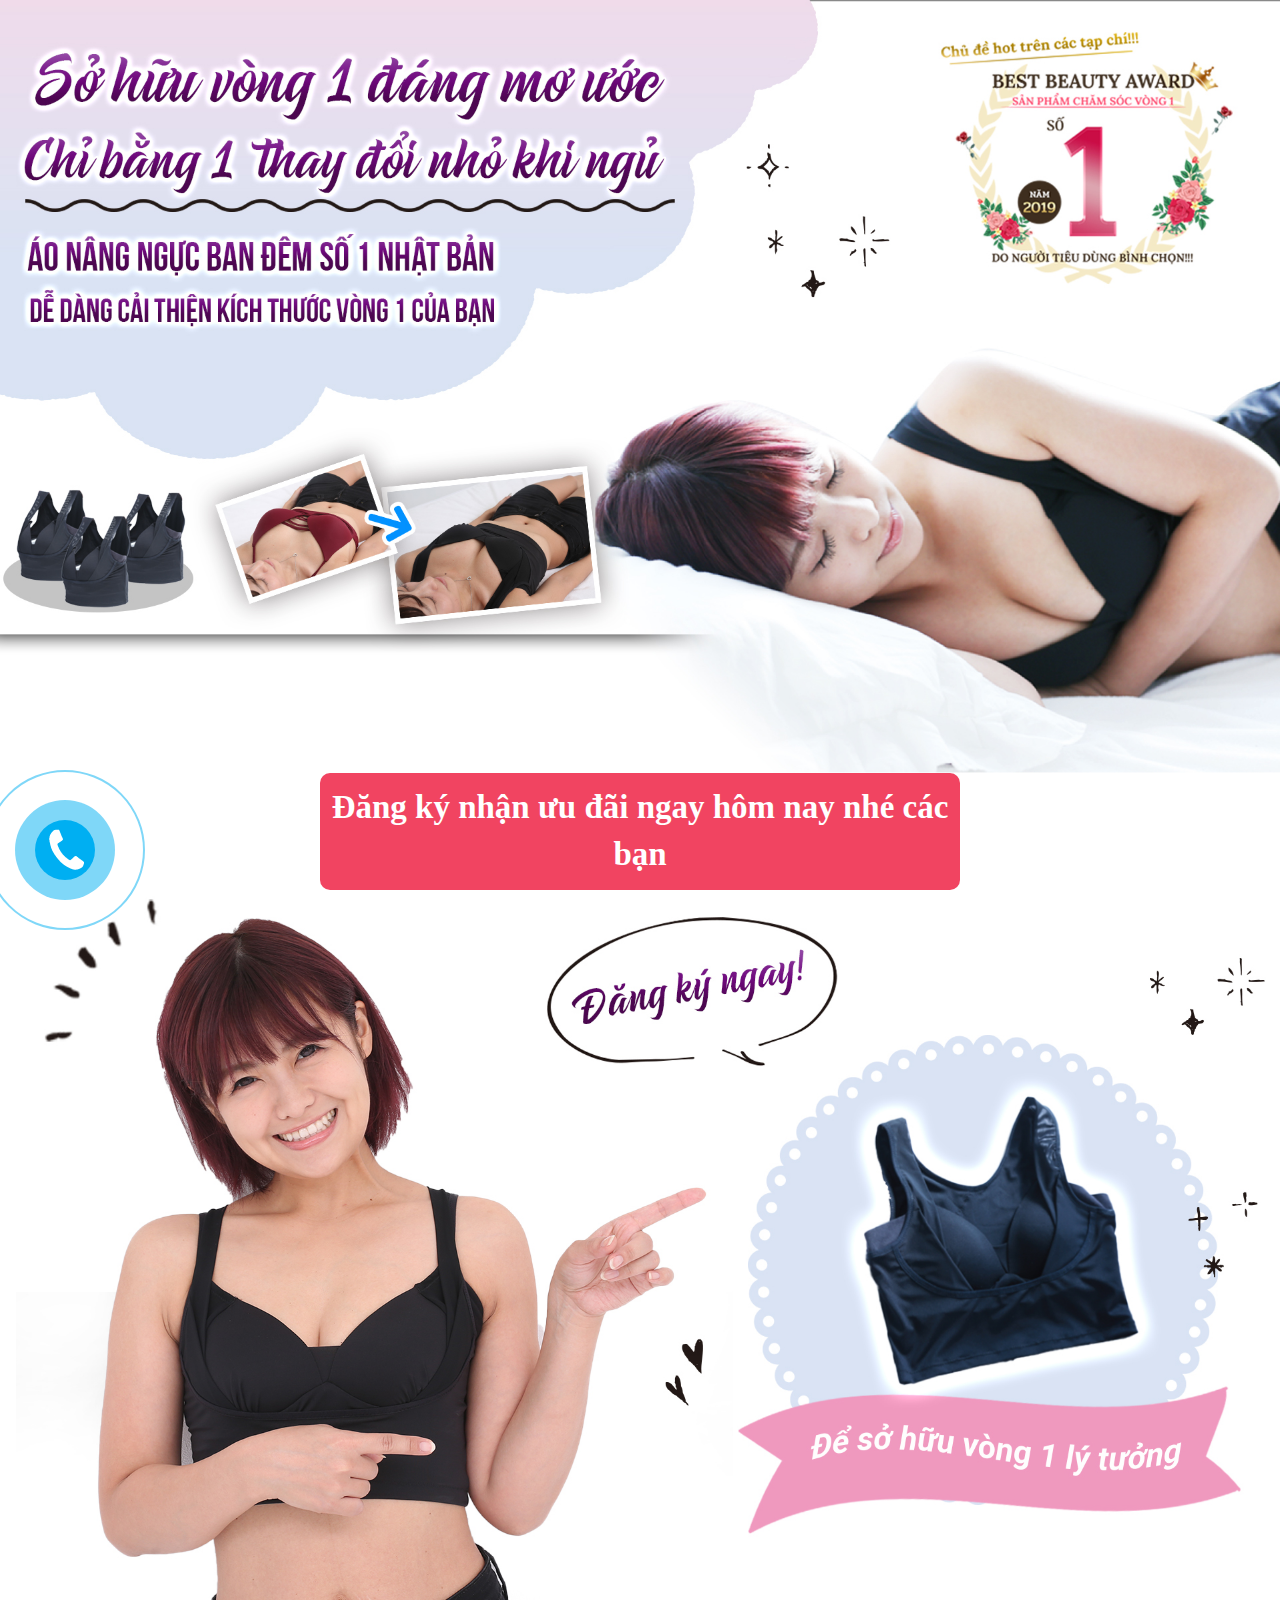
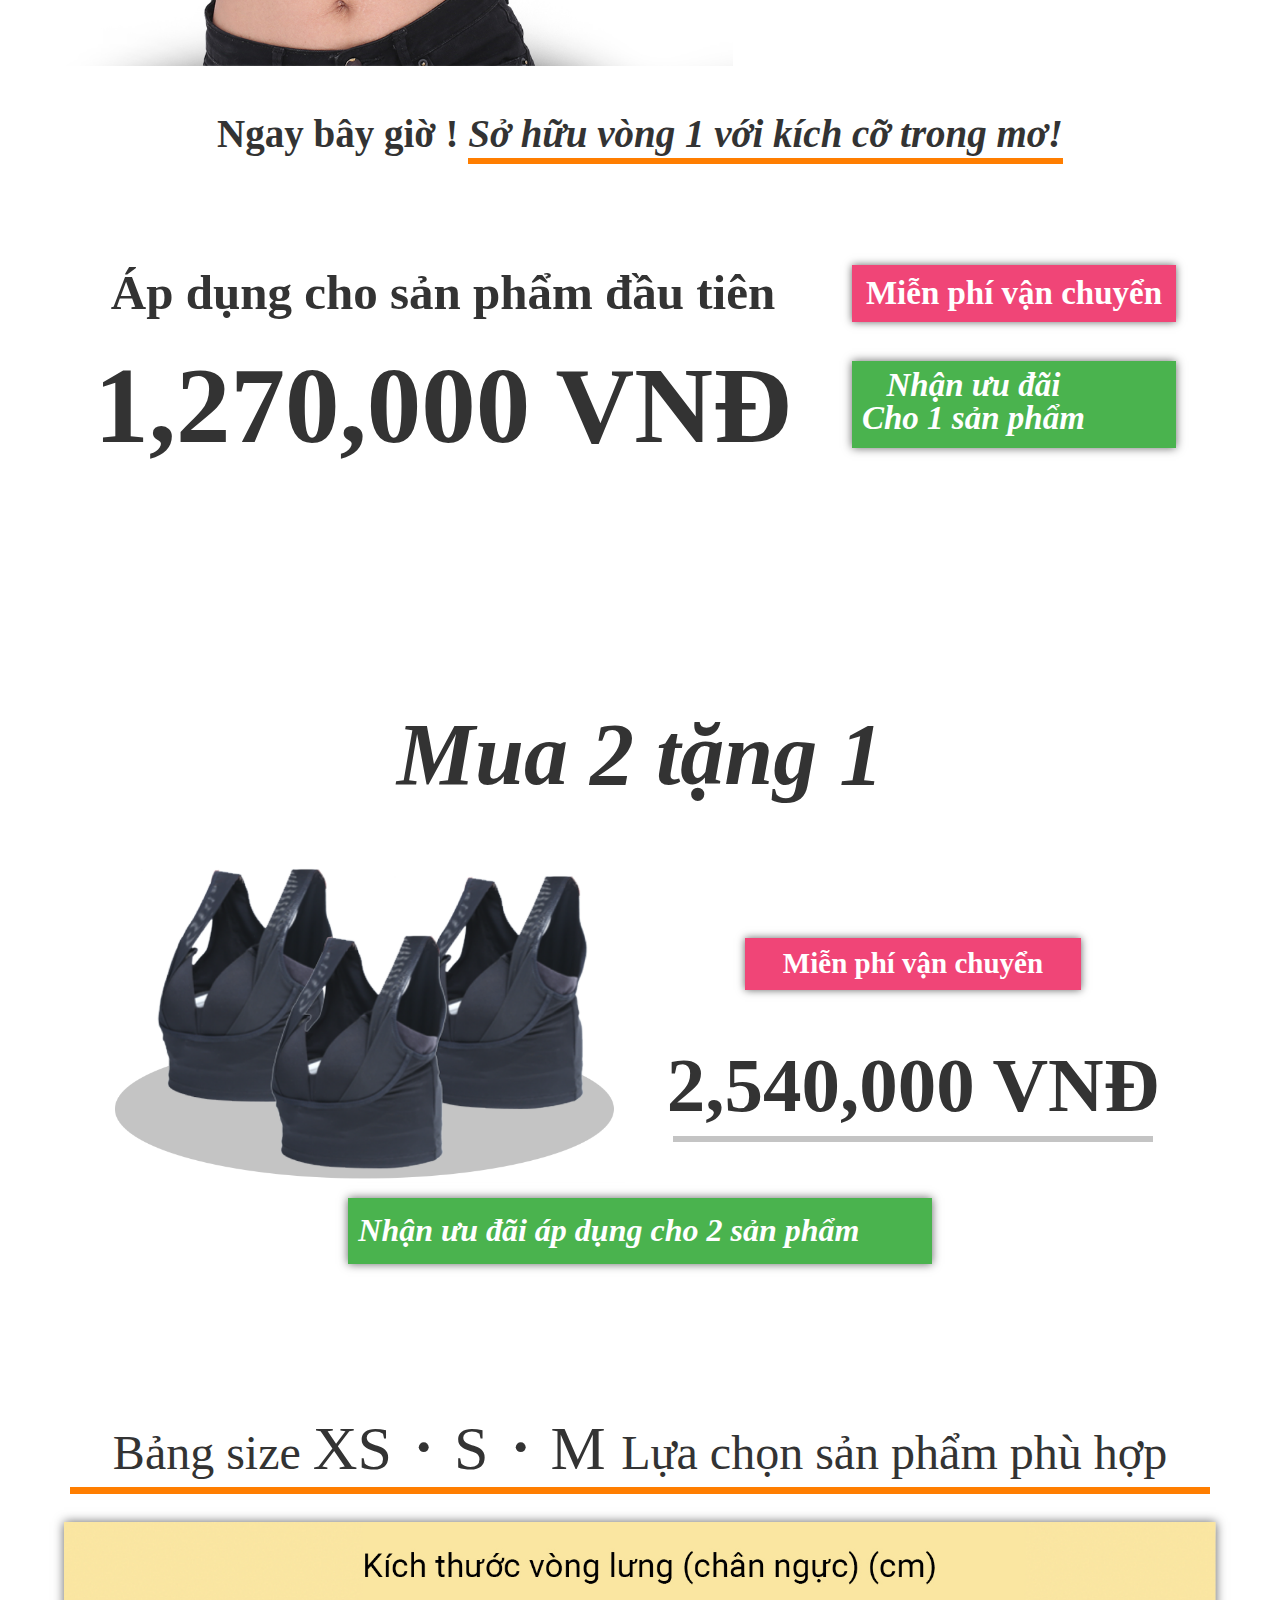
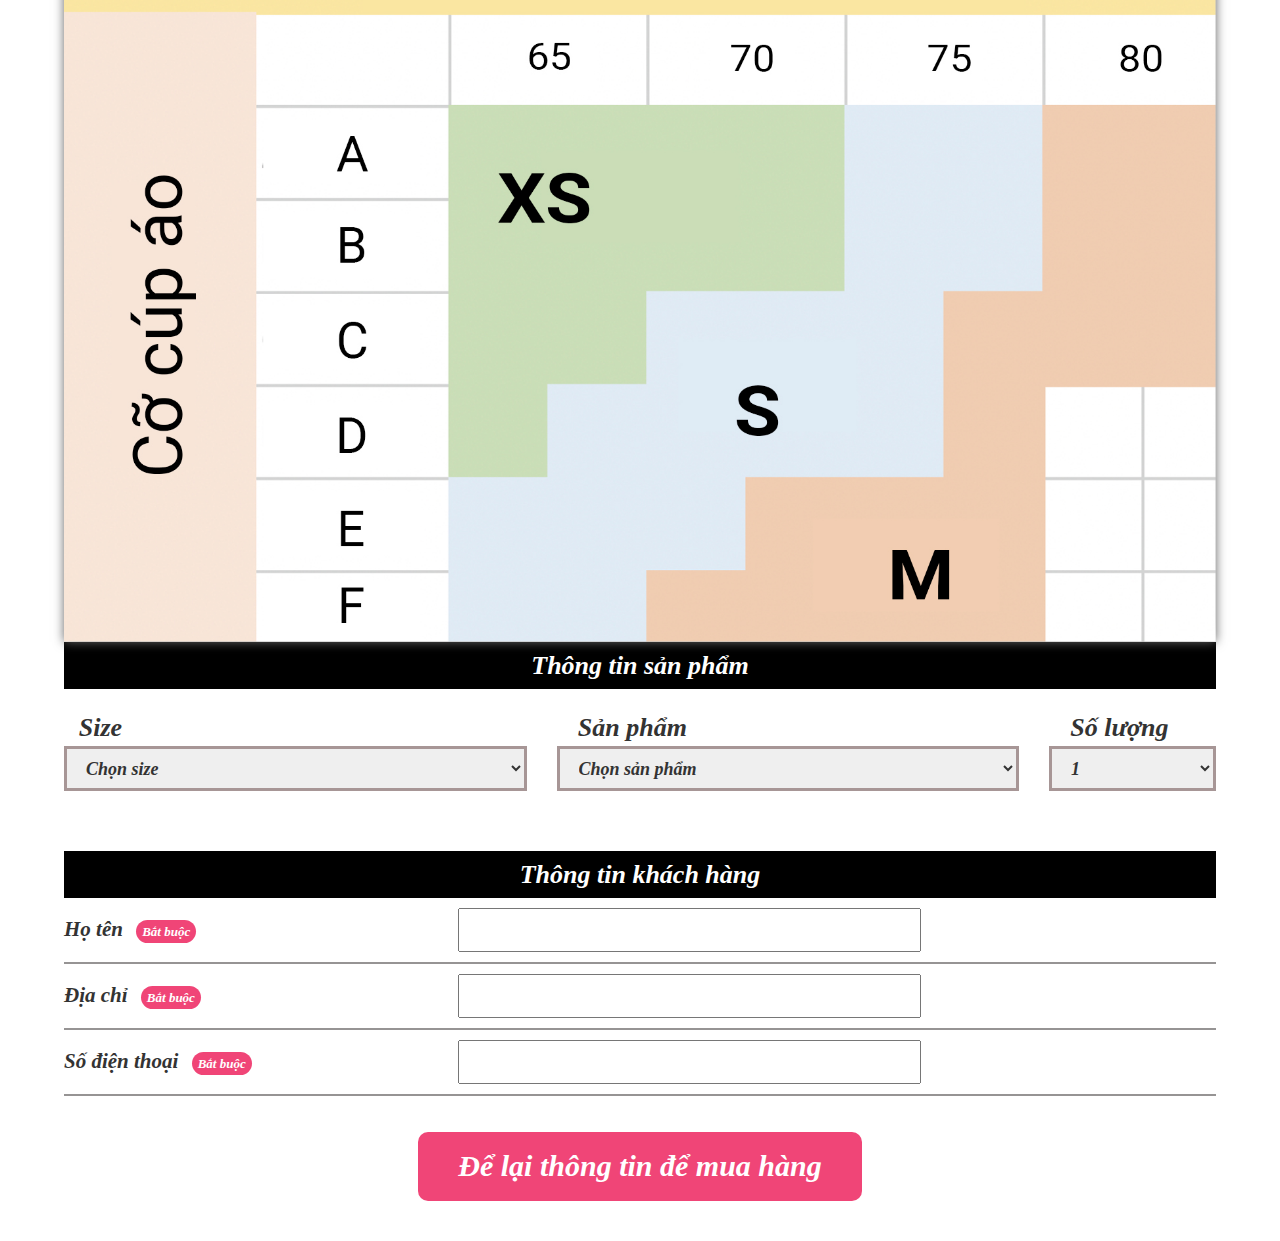
==== index.html @ 81535ccc "update" ====
<!DOCTYPE html>
<!-- saved from url=(0028)https://fujikobura.com/lp_1/ -->
<html lang="vi">

<head>
  <meta http-equiv="Content-Type" content="text/html; charset=UTF-8">
  <style class="vjs-styles-defaults">
    .video-js {
      width: 300px;
      height: 150px;
    }

    .vjs-fluid {
      padding-top: 56.25%
    }
  </style>


  <meta name="viewport" content="width=device-width, initial-scale=1">
  <meta name="keywords" content="Áo ngực Nhật Bản A">
  <meta name="description" content="Áo ngực Nhật Bản A">
  <title>
    Áo ngực Nhật Bản A</title>
  <meta name="viewport" content="width=device-width, initial-scale=1">
  <meta property="og:title" content=" Áo ngực Nhật Bản A">
  <meta property="og:image" content="https://fujikobura.com/lp_1/images/banner.png">
  <link rel="shortcut icon" href="./lp_1_files/logo.png" type="image/png">

  <link rel="stylesheet" href="./lp_1_files/slick_1.css">
  <link rel="stylesheet" media="screen" href="./lp_1_files/style.css">

  <link rel="stylesheet" href="./lp_1_files/animate.css">

  <link rel="stylesheet" type="text/css" href="./lp_1_files/style_menu.css">



  <link rel="stylesheet" href="./lp_1_files/font-awesome.min.css">
  <link rel="stylesheet" href="./lp_1_files/bootstrap.min.css">
  <link rel="stylesheet" href="./lp_1_files/all.css">

  <link rel="stylesheet" type="text/css" href="./lp_1_files/style(1).css">
  <script type="text/javascript" async="" src="./lp_1_files/analytics.js"></script>
  <script type="text/javascript" async="" src="./lp_1_files/f.txt"></script>
  <script type="text/javascript" async="" src="./lp_1_files/657c3529.js"></script>
  <script async="" src="./lp_1_files/cv.min.js"></script>
  <script async="" src="./lp_1_files/gtm.js"></script>
  <script src="./lp_1_files/jquery.min.js"></script>

  <!-- Google Tag Manager -->
  <script>(function (w, d, s, l, i) {
      w[l] = w[l] || []; w[l].push({
        'gtm.start':
          new Date().getTime(), event: 'gtm.js'
      }); var f = d.getElementsByTagName(s)[0],
        j = d.createElement(s), dl = l != 'dataLayer' ? '&l=' + l : ''; j.async = true; j.src =
          'https://www.googletagmanager.com/gtm.js?id=' + i + dl; f.parentNode.insertBefore(j, f);
    })(window, document, 'script', 'dataLayer', 'GTM-PWH26VV');</script>
  <!-- End Google Tag Manager -->


  <script src="./lp_1_files/f(1).txt"></script>
</head>

<body>

  <script>
    (function (w, d, o, u, r, a, m) { w['slvrbullet'] = r; w[r] = w[r] || function () { (w[r].q = w[r].q || []).push(arguments) }, w[r].l = 1 * new Date(); a = d.createElement(o), m = d.getElementsByTagName(o)[0]; a.async = 1; a.src = u; m.parentNode.insertBefore(a, m); })(window, document, 'script', 'https://tr.slvrbullet.com/cv.min.js', 'sl');
    var sl_cv_params = { 'domain': 'fujikobura.com', 'cc': 'w0000222104' }; sl('c', sl_cv_params);
  </script>
  <!-- Google Tag Manager (noscript) -->
  <noscript><iframe src="https://www.googletagmanager.com/ns.html?id=GTM-PWH26VV" height="0" width="0"
      style="display:none;visibility:hidden"></iframe></noscript>
  <!-- End Google Tag Manager (noscript) -->
  <div class="wrappers">
    <section class="box1 hdpc">
      <img src="./lp_1_files/1.jpg" alt="">
    </section>
    <section class="box1mb" style="display: none;">
      <a href="https://fujikobura.com/lp_1/#box6"><img src="./lp_1_files/1mb.jpg" alt=""></a>
    </section>
    <section class="box1">
      <a href="https://fujikobura.com/lp_1/#box6"><img src="./lp_1_files/2.jpg" alt=""></a>
      <a href="https://fujikobura.com/lp_1/#box6" class="register">Đăng ký nhận ưu đãi ngay hôm nay nhé các bạn</a>
    </section>
    <section class="box3">
      <div class="ngaybaygio">Ngay bây giờ ! <span class="gachduoi">Sở hữu vòng 1 với kích cỡ trong mơ!</span></div>
      <div class="item2b2">
        <div class="row">
          <div class="col-md-8">
            <div class="giatien">
              <div class="dautien">Áp dụng cho sản phẩm đầu tiên</div>
              <div class="gia">1,270,000 VNĐ</div>
            </div>
          </div>
          <div class="col-md-4">
            <div class="mienphi">
              <div class="vanchuyen">Miễn phí vận chuyển</div>
              <a href="https://fujikobura.com/lp_1/#box6">
                <div class="uudai">
                  <div class="nhan">Nhận ưu đãi <br>Cho 1 sản phẩm</div>
                  <div class="muiten"><i class="fas fa-arrow-circle-right"></i></div>
                </div>
              </a>
            </div>
          </div>
        </div>
      </div>
    </section>
    <section class="box4">
      <div class="container-fluid">
        <div class="khung">
          <div class="mua2">Mua 2 tặng 1</div>
          <div class="item2b4">
            <div class="row">
              <div class="col-md-6">
                <div class="imgsp"><img src="./lp_1_files/sp.png" alt=""></div>
              </div>
              <div class="col-md-6">
                <div class="mienphivc">Miễn phí vận chuyển</div>
                <div class="giaduoi">2,540,000 VNĐ</div>
              </div>
            </div>
          </div>
          <a href="https://fujikobura.com/lp_1/#box6">
            <div class="nhanudai">Nhận ưu đãi áp dụng cho 2 sản phẩm <i class="fas fa-arrow-circle-right"></i></div>
          </a>
        </div>
      </div>
    </section>
    <section class="box5">
      <div class="bang">Bảng size <span class="xssm">XS・S・M </span> Lựa chọn sản phẩm phù hợp</div>
      <img src="./lp_1_files/bang.jpg" alt="">
    </section>
    <section class="box6" id="box6">
      <form id="dathang-form3" method="POST" action="https://fujikobura.com/lp_1/contact/index"
        onsubmit="return Payment3()">
        <div class="thongtin">Thông tin sản phẩm</div>
        <div class="item1box6">
          <div class="row">
            <div class="col-md-5">
              <div class="spb6">
                <div class="itemb6"><i class="fas fa-square-full"></i>Size</div>
                <select name="size" id="size">
                  <option value="">Chọn size</option>
                  <option value="XS">XS</option>
                  <option value="S">S</option>
                  <option value="M">M</option>

                </select>
              </div>
            </div>
            <div class="col-md-5">
              <div class="spb6">
                <div class="itemb6"><i class="fas fa-square-full"></i> Sản phẩm</div>
                <select name="spquantam" id="spquantam">
                  <option value="">Chọn sản phẩm</option>
                  <option value="1 sản phẩm">1 sản phẩm</option>
                  <option value="mua 2 tặng 1">mua 2 tặng 1</option>
                </select>
              </div>
            </div>

            <div class="col-md-2">
              <div class="spb6">
                <div class="itemb6"><i class="fas fa-square-full"></i> Số lượng</div>
                <select name="soluong" id="soluong">
                  <option value="1">1</option>


                </select>
              </div>
            </div>
            <!--   <div class="col-md-2">
            <div class="spb6">
              <div class="itemb6"><i class="fas fa-square-full"></i> Size</div>
              <select name="" id="">
                <option value="">S</option>
                <option value="">M</option>
                <option value="">L</option>
                <option value="">XL</option>
                <option value="">XXL</option>
              </select>
            </div>
          </div> -->
          </div>
        </div>
        <div class="item2box6">
          <div class="thongtin">Thông tin khách hàng</div>
          <div class="boxinput">
            <div class="row">
              <div class="col-md-4">
                <div class="ten">Họ tên <span class="batbuoc">Bắt buộc</span></div>
              </div>
              <div class="col-md-5">
                <div class="inputsb">
                  <input type="text" placeholder="" name="name" id="name">
                </div>
              </div>
            </div>
          </div>
          <div class="boxinput">
            <div class="row">
              <div class="col-md-4">
                <div class="ten">Địa chỉ <span class="batbuoc">Bắt buộc</span></div>
              </div>
              <div class="col-md-5">
                <div class="inputsb">
                  <input type="text" placeholder="" id="address" name="address">
                </div>
              </div>
            </div>
          </div>
          <div class="boxinput">
            <div class="row">
              <div class="col-md-4">
                <div class="ten">Số điện thoại <span class="batbuoc">Bắt buộc</span></div>
              </div>
              <div class="col-md-5">
                <div class="inputsb">
                  <input type="text" placeholder="" id="phone3" name="mobile" onkeypress="return forceNumber3(event);"
                    maxlength="11">
                </div>
              </div>
            </div>
          </div>
          <div class="buttonsss"><button>Để lại thông tin để mua hàng</button></div>
        </div>
      </form>
    </section>
    <script>
      function forceNumber2(event) {
        var value = document.getElementById('phone2').value;
        var keyCode = event.keyCode ? event.keyCode : event.charCode;
        if (keyCode != 48 && value.length < 1) {
          BootstrapDialog.alert({
            title: 'Thông Báo',
            message: 'Số đầu là 0',
            type: BootstrapDialog.TYPE_WARNING,
            size: BootstrapDialog.SIZE_SMALL,
            closable: true,
            buttonLabel: 'Close'
          });
          $("#dathang-form2 #phone2").focus();
          return false;
        }
        if ((keyCode < 48 || keyCode > 58) && keyCode != 8 && keyCode != 9 && keyCode != 32 && keyCode != 37 && keyCode != 39 && keyCode != 40 && keyCode != 41 && keyCode != 43 && keyCode != 45 && keyCode != 46) {
          BootstrapDialog.alert({
            title: 'Thông Báo',
            message: 'Vui lòng nhập số.',
            type: BootstrapDialog.TYPE_WARNING,
            size: BootstrapDialog.SIZE_SMALL,
            closable: true,
            buttonLabel: 'Close'
          });
          $("#dathang-form2 #phone2").focus();
          return false;
        }
      }
      $('#dathang-form2 input[name=luachonsp]').on('change', function () {
        document.getElementById("luachon").value = $('input[name=luachonsp]:checked', '#dathang-form2').val();
      });




      function forceNumber3(event) {
        var value = document.getElementById('phone3').value;
        var keyCode = event.keyCode ? event.keyCode : event.charCode;
        if (keyCode != 48 && value.length < 1) {
          BootstrapDialog.alert({
            title: 'Thông Báo',
            message: 'Số đầu là 0',
            type: BootstrapDialog.TYPE_WARNING,
            size: BootstrapDialog.SIZE_SMALL,
            closable: true,
            buttonLabel: 'Close'
          });
          $("#dathang-form3 #phone3").focus();
          return false;
        }
        if ((keyCode < 48 || keyCode > 58) && keyCode != 8 && keyCode != 9 && keyCode != 32 && keyCode != 37 && keyCode != 39 && keyCode != 40 && keyCode != 41 && keyCode != 43 && keyCode != 45 && keyCode != 46) {
          BootstrapDialog.alert({
            title: 'Thông Báo',
            message: 'Vui lòng nhập số.',
            type: BootstrapDialog.TYPE_WARNING,
            size: BootstrapDialog.SIZE_SMALL,
            closable: true,
            buttonLabel: 'Close'
          });
          $("#dathang-form3 #phone3").focus();
          return false;
        }
      }
      $('#dathang-form3 input[name=luachonsp]').on('change', function () {
        document.getElementById("luachon").value = $('input[name=luachonsp]:checked', '#dathang-form3').val();
      });




      function forceNumber12(event) {
        var value = document.getElementById('phone12').value;
        var keyCode = event.keyCode ? event.keyCode : event.charCode;
        if (keyCode != 48 && value.length < 1) {
          BootstrapDialog.alert({
            title: 'Thông Báo',
            message: 'Số đầu là 0',
            type: BootstrapDialog.TYPE_WARNING,
            size: BootstrapDialog.SIZE_SMALL,
            closable: true,
            buttonLabel: 'Close'
          });
          $("#dathang-form12 #phone12").focus();
          return false;
        }
        if ((keyCode < 48 || keyCode > 58) && keyCode != 8 && keyCode != 9 && keyCode != 32 && keyCode != 37 && keyCode != 39 && keyCode != 40 && keyCode != 41 && keyCode != 43 && keyCode != 45 && keyCode != 46) {
          BootstrapDialog.alert({
            title: 'Thông Báo',
            message: 'Vui lòng nhập số.',
            type: BootstrapDialog.TYPE_WARNING,
            size: BootstrapDialog.SIZE_SMALL,
            closable: true,
            buttonLabel: 'Close'
          });
          $("#dathang-form12 #phone12").focus();
          return false;
        }
      }
      $('#dathang-form12 input[name=luachonsp]').on('change', function () {
        document.getElementById("luachon").value = $('input[name=luachonsp]:checked', '#dathang-form12').val();
      }); 
    </script>
    <script async="" src="./lp_1_files/main2.js" type="text/javascript"></script>
    <script async="" src="./lp_1_files/flickity.pkgd.min.js" type="text/javascript"></script>
    <script src="./lp_1_files/bootstrap.min.js"></script>
    <script async="" src="./lp_1_files/bootstrap-dialog.min.js" type="text/javascript"></script>
  </div>

  <script type="text/javascript">
    $(document).on('click', '.gotodiv', function (event) {
      event.preventDefault();
      var target = "#" + this.getAttribute('data-target');
      $('html, body').animate({
        scrollTop: $(target).offset().top - 35
      }, 800);
    });

  </script>
  <!--  wrapper -->


  <div class="dky" id="t16">

  </div>

  <div class="fix-icon-right" id="fixedmenu" style="display: none;">
    <div class="row-fluid">
      <ul class="unstyled">
        <li style="    list-style: none;">
          <a href="https://fujikobura.com/lp_1/" title="Top"><img src="./lp_1_files/gotop.gif" class="scrollup"
              alt="Top" title="Top"></a>
        </li>
      </ul>
    </div>
  </div>
  <script type="text/javascript">
    $(document).scroll(function () {
      var curPos = $(document).scrollTop();
      if (curPos >= 350) {
        $('#fixedmenu').show(10);
      } else {
        $('#fixedmenu').hide(10);
      }
    });
    $('.scrollup').click(function () {
      $("html, body").animate({ scrollTop: 0 }, 600);
      return false;
    });
  </script>
  <script type="text/javascript">
    jQuery("document").ready(function ($) {

      var nav = $('#menu');

      $(window).scroll(function () {
        if ($(this).scrollTop() > 100) {
          nav.addClass("scrollq");
        } else {
          nav.removeClass("scrollq");
        }
      });

    });
  </script>
  <!-- 
<style>.fb-livechat, .fb-widget{display: none}.ctrlq.fb-button, .ctrlq.fb-close{position: fixed; right: 24px; cursor: pointer}.ctrlq.fb-button{z-index: 999; background: url([data-uri]) center no-repeat #0084ff; width: 60px; height: 60px; text-align: center; bottom: 20px; border: 0; outline: 0; border-radius: 60px; -webkit-border-radius: 60px; -moz-border-radius: 60px; -ms-border-radius: 60px; -o-border-radius: 60px; box-shadow: 0 1px 6px rgba(0, 0, 0, .06), 0 2px 32px rgba(0, 0, 0, .16); -webkit-transition: box-shadow .2s ease; background-size: 80%; transition: all .2s ease-in-out}.ctrlq.fb-button:focus, .ctrlq.fb-button:hover{transform: scale(1.1); box-shadow: 0 2px 8px rgba(0, 0, 0, .09), 0 4px 40px rgba(0, 0, 0, .24)}.fb-widget{bottom: 10px;background: #fff; z-index: 1000; position: fixed; width: 360px; height: 435px; overflow: hidden; opacity: 0; bottom: 0; right: 24px; border-radius: 6px; -o-border-radius: 6px; -webkit-border-radius: 6px; box-shadow: 0 5px 40px rgba(0, 0, 0, .16); -webkit-box-shadow: 0 5px 40px rgba(0, 0, 0, .16); -moz-box-shadow: 0 5px 40px rgba(0, 0, 0, .16); -o-box-shadow: 0 5px 40px rgba(0, 0, 0, .16)}.fb-credit{text-align: center; margin-top: 8px}.fb-credit a{transition: none; color: #bec2c9; font-family: 'font2'; font-size: 12px; text-decoration: none; border: 0; font-weight: 400}.ctrlq.fb-overlay{z-index: 0; position: fixed; height: 100vh; width: 100vw; -webkit-transition: opacity .4s, visibility .4s; transition: opacity .4s, visibility .4s; top: 0; left: 0; background: rgba(0, 0, 0, .05); display: none}.ctrlq.fb-close{z-index: 4; padding: 0 6px; background: #365899; font-weight: 700; font-size: 11px; color: #fff; margin: 8px; border-radius: 3px}.ctrlq.fb-close::after{content: "X"; font-family: sans-serif}.bubble{width: 20px; height: 20px; background: #c00; color: #fff; position: absolute; z-index: 999999999; text-align: center; vertical-align: middle; top: -2px; left: -5px; border-radius: 50%;}.bubble-msg{font-family:'font2';width: 144px; left: -158px; top: 5px; position: relative; background: rgba(59, 89, 152, .8); color: #fff; padding: 5px 8px; border-radius: 8px; text-align: center; font-size: 13px;}</style> -->
  <!-- <div class="fb-livechat">
    <div class="ctrlq fb-overlay"></div>
    <div class="fb-widget">
        <div class="ctrlq fb-close"></div>
        <div class="fb-page" data-href="https://www.facebook.com/Akito.com.vn/" data-tabs="messages" data-width="360" data-height="400" data-small-header="true" data-hide-cover="true" data-show-facepile="false"> </div>
        <div class="fb-credit"> <a  target="_blank">Facebook</a> </div>
        <div id="fb-root"></div>
    </div>
    <a href="https://www.facebook.com/Akito.com.vn/" title="Gửi tin nhắn cho chúng tôi qua Facebook" class="ctrlq fb-button">
        <div class="bubble">1</div>
        <div class="bubble-msg">Để được tư vấn 24/7</div>
    </a>
</div> -->
  <!-- <script src="https://connect.facebook.net/en_US/sdk.js#xfbml=1&version=v2.9"></script><script>$(document).ready(function(){function detectmob(){if( navigator.userAgent.match(/Android/i) || navigator.userAgent.match(/webOS/i) || navigator.userAgent.match(/iPhone/i) || navigator.userAgent.match(/iPad/i) || navigator.userAgent.match(/iPod/i) || navigator.userAgent.match(/BlackBerry/i) || navigator.userAgent.match(/Windows Phone/i) ){return true;}else{return false;}}var t={delay: 125, overlay: $(".fb-overlay"), widget: $(".fb-widget"), button: $(".fb-button")}; setTimeout(function(){$("div.fb-livechat").fadeIn()}, 8 * t.delay); if(!detectmob()){$(".ctrlq").on("click", function(e){e.preventDefault(), t.overlay.is(":visible") ? (t.overlay.fadeOut(t.delay), t.widget.stop().animate({bottom: 0, opacity: 0}, 2 * t.delay, function(){$(this).hide("slow"), t.button.show()})) : t.button.fadeOut("medium", function(){t.widget.stop().show().animate({bottom: "30px", opacity: 1}, 2 * t.delay), t.overlay.fadeIn(t.delay)})})}});</script> -->
  <div class="hotline">
    <div id="phonering-alo-phoneIcon" class="phonering-alo-phone phonering-alo-green phonering-alo-show">
      <div class="phonering-alo-ph-circle"></div>
      <div class="phonering-alo-ph-circle-fill"></div>
      <div class="phonering-alo-ph-img-circle">
        <a class="pps-btn-img " title="Liên hệ" href="tel: 0987654321"> <img src="./lp_1_files/phonee.png" alt="Liên hệ"
            width="50" class="img-responsive"> </a>
      </div>
    </div>
  </div>
  <!-- <div id="fb-root"></div>
<script>
    (function(d, s, id) {
      var js, fjs = d.getElementsByTagName(s)[0];
      if (d.getElementById(id))
        return;
      js = d.createElement(s);
      js.id = id;
      js.src = "//connect.facebook.net/vi_VN/sdk.js#xfbml=1&version=v2.5";
      fjs.parentNode.insertBefore(js, fjs);
    }(document, 'script', 'facebook-jssdk'));
</script> -->
  <style>
    textarea#content::-webkit-input-placeholder {
      color: #fff;
      font-style: italic;
    }

    textarea#content:-moz-placeholder {
      color: #fff;
      font-style: italic;
    }

    /* Trình duyệt FF 4-18 */
    textarea#content::-moz-placeholder {
      color: #fff;
      font-style: italic;
    }

    /* Trình duyệt FF 19+ */
    textarea#content:-ms-input-placeholder {
      color: #fff;
      font-style: italic;
    }

    /* Trình duyệt IE 10+ */
    input#name::-webkit-input-placeholder {
      color: #fff;
    }

    input#name:-moz-placeholder {
      color: #fff;
    }

    /* Trình duyệt FF 4-18 */
    input#name::-moz-placeholder {
      color: #fff;
    }

    /* Trình duyệt FF 19+ */
    input#name:-ms-input-placeholder {
      color: #fff;
    }

    /* Trình duyệt IE 10+ */
    input#email::-webkit-input-placeholder {
      color: #fff;
    }

    input#email:-moz-placeholder {
      color: #fff;
    }

    /* Trình duyệt FF 4-18 */
    input#email::-moz-placeholder {
      color: #fff;
    }

    /* Trình duyệt FF 19+ */
    input#email:-ms-input-placeholder {
      color: #fff;
    }

    /* Trình duyệt IE 10+ */
    input#mobile::-webkit-input-placeholder {
      color: #fff;
    }

    input#mobile:-moz-placeholder {
      color: #fff;
    }

    /* Trình duyệt FF 4-18 */
    input#mobile::-moz-placeholder {
      color: #fff;
    }

    /* Trình duyệt FF 19+ */
    input#mobile:-ms-input-placeholder {
      color: #fff;
    }

    /* Trình duyệt IE 10+ */
    .form-control {
      color: #fff;
    }
  </style>
  <style type="text/css" media="screen">
    .phonering-alo-phone {
      position: fixed;
      visibility: hidden;
      background-color: transparent;
      width: 200px;
      height: 200px;
      cursor: pointer;
      z-index: 200000 !important;
      left: -35px;
      bottom: -50px;
      display: block;
      -webkit-backface-visibility: hidden;
      -webkit-transform: translateZ(0);
      transition: visibility .5s;
    }

    .phonering-alo-phone.phonering-alo-show {
      visibility: visible
    }

    .phonering-alo-phone.phonering-alo-static {
      opacity: .6
    }

    .phonering-alo-phone.phonering-alo-hover,
    .phonering-alo-phone:hover {
      opacity: 1
    }

    .phonering-alo-ph-circle {
      width: 160px;
      height: 160px;
      top: 20px;
      left: 20px;
      position: absolute;
      background-color: transparent;
      border-radius: 100%;
      border: 2px solid rgba(30, 30, 30, 0.4);
      opacity: .1;
      -webkit-animation: phonering-alo-circle-anim 1.2s infinite ease-in-out;
      animation: phonering-alo-circle-anim 1.2s infinite ease-in-out;
      transition: all .5s;
      -webkit-transform-origin: 50% 50%;
      -ms-transform-origin: 50% 50%;
      transform-origin: 50% 50%
    }

    .phonering-alo-phone.phonering-alo-active .phonering-alo-ph-circle {
      -webkit-animation: phonering-alo-circle-anim 1.1s infinite ease-in-out !important;
      animation: phonering-alo-circle-anim 1.1s infinite ease-in-out !important
    }

    .phonering-alo-phone.phonering-alo-static .phonering-alo-ph-circle {
      -webkit-animation: phonering-alo-circle-anim 2.2s infinite ease-in-out !important;
      animation: phonering-alo-circle-anim 2.2s infinite ease-in-out !important
    }

    .phonering-alo-phone.phonering-alo-hover .phonering-alo-ph-circle,
    .phonering-alo-phone:hover .phonering-alo-ph-circle {
      border-color: #00aff2;
      opacity: .5
    }

    .phonering-alo-phone.phonering-alo-green.phonering-alo-hover .phonering-alo-ph-circle,
    .phonering-alo-phone.phonering-alo-green:hover .phonering-alo-ph-circle {
      border-color: #272d6b;
      opacity: .5
    }

    .phonering-alo-phone.phonering-alo-green .phonering-alo-ph-circle {
      border-color: #00aff2;
      opacity: .5
    }

    .phonering-alo-phone.phonering-alo-gray.phonering-alo-hover .phonering-alo-ph-circle,
    .phonering-alo-phone.phonering-alo-gray:hover .phonering-alo-ph-circle {
      border-color: #ccc;
      opacity: .5
    }

    .phonering-alo-phone.phonering-alo-gray .phonering-alo-ph-circle {
      border-color: #75eb50;
      opacity: .5
    }

    .phonering-alo-ph-circle-fill {
      width: 100px;
      height: 100px;
      top: 50px;
      left: 50px;
      position: absolute;
      background-color: #000;
      border-radius: 100%;
      border: 2px solid transparent;
      -webkit-animation: phonering-alo-circle-fill-anim 2.3s infinite ease-in-out;
      animation: phonering-alo-circle-fill-anim 2.3s infinite ease-in-out;
      transition: all .5s;
      -webkit-transform-origin: 50% 50%;
      -ms-transform-origin: 50% 50%;
      transform-origin: 50% 50%
    }

    .phonering-alo-phone.phonering-alo-active .phonering-alo-ph-circle-fill {
      -webkit-animation: phonering-alo-circle-fill-anim 1.7s infinite ease-in-out !important;
      animation: phonering-alo-circle-fill-anim 1.7s infinite ease-in-out !important
    }

    .phonering-alo-phone.phonering-alo-static .phonering-alo-ph-circle-fill {
      -webkit-animation: phonering-alo-circle-fill-anim 2.3s infinite ease-in-out !important;
      animation: phonering-alo-circle-fill-anim 2.3s infinite ease-in-out !important;
      opacity: 0 !important
    }

    .phonering-alo-phone.phonering-alo-hover .phonering-alo-ph-circle-fill,
    .phonering-alo-phone:hover .phonering-alo-ph-circle-fill {
      background-color: rgba(39, 45, 107, 0.5);
      opacity: .75 !important
    }

    .phonering-alo-phone.phonering-alo-green.phonering-alo-hover .phonering-alo-ph-circle-fill,
    .phonering-alo-phone.phonering-alo-green:hover .phonering-alo-ph-circle-fill {
      background-color: rgba(39, 45, 107, 0.5);
      opacity: .75 !important
    }

    .phonering-alo-phone.phonering-alo-green .phonering-alo-ph-circle-fill {
      background-color: rgba(0, 175, 242, 0.5);
    }

    .phonering-alo-phone.phonering-alo-gray.phonering-alo-hover .phonering-alo-ph-circle-fill,
    .phonering-alo-phone.phonering-alo-gray:hover .phonering-alo-ph-circle-fill {
      background-color: rgba(204, 204, 204, 0.5);
      opacity: .75 !important
    }

    .phonering-alo-phone.phonering-alo-gray .phonering-alo-ph-circle-fill {
      background-color: rgba(117, 235, 80, 0.5);
      opacity: .75 !important
    }

    .phonering-alo-ph-img-circle {
      width: 60px;
      height: 60px;
      top: 70px;
      left: 70px;
      position: absolute;
      background: rgba(30, 30, 30, 0.1) url([data-uri]) no-repeat center center;
      border-radius: 100%;
      border: 2px solid transparent;
      -webkit-animation: phonering-alo-circle-img-anim 1s infinite ease-in-out;
      animation: phonering-alo-circle-img-anim 1s infinite ease-in-out;
      -webkit-transform-origin: 50% 50%;
      -ms-transform-origin: 50% 50%;
      transform-origin: 50% 50%
    }

    .phonering-alo-phone.phonering-alo-active .phonering-alo-ph-img-circle {
      -webkit-animation: phonering-alo-circle-img-anim 1s infinite ease-in-out !important;
      animation: phonering-alo-circle-img-anim 1s infinite ease-in-out !important
    }

    .phonering-alo-phone.phonering-alo-static .phonering-alo-ph-img-circle {
      -webkit-animation: phonering-alo-circle-img-anim 0 infinite ease-in-out !important;
      animation: phonering-alo-circle-img-anim 0 infinite ease-in-out !important
    }

    .phonering-alo-phone.phonering-alo-hover .phonering-alo-ph-img-circle,
    .phonering-alo-phone:hover .phonering-alo-ph-img-circle {
      background-color: #00aff2;
    }

    .phonering-alo-phone.phonering-alo-green.phonering-alo-hover .phonering-alo-ph-img-circle,
    .phonering-alo-phone.phonering-alo-green:hover .phonering-alo-ph-img-circle {
      background-color: #272d6b;
    }

    .phonering-alo-phone.phonering-alo-green .phonering-alo-ph-img-circle {
      background-color: #00aff2;
    }

    .phonering-alo-phone.phonering-alo-gray.phonering-alo-hover .phonering-alo-ph-img-circle,
    .phonering-alo-phone.phonering-alo-gray:hover .phonering-alo-ph-img-circle {
      background-color: #ccc;
    }

    .phonering-alo-phone.phonering-alo-gray .phonering-alo-ph-img-circle {
      background-color: #75eb50
    }

    @-webkit-keyframes phonering-alo-circle-anim {
      0% {
        -webkit-transform: rotate(0) scale(.5) skew(1deg);
        -webkit-opacity: .1
      }

      30% {
        -webkit-transform: rotate(0) scale(.7) skew(1deg);
        -webkit-opacity: .5
      }

      100% {
        -webkit-transform: rotate(0) scale(1) skew(1deg);
        -webkit-opacity: .1
      }
    }

    @-webkit-keyframes phonering-alo-circle-fill-anim {
      0% {
        -webkit-transform: rotate(0) scale(.7) skew(1deg);
        opacity: .2
      }

      50% {
        -webkit-transform: rotate(0) scale(1) skew(1deg);
        opacity: .2
      }

      100% {
        -webkit-transform: rotate(0) scale(.7) skew(1deg);
        opacity: .2
      }
    }

    @-webkit-keyframes phonering-alo-circle-img-anim {
      0% {
        -webkit-transform: rotate(0) scale(1) skew(1deg)
      }

      10% {
        -webkit-transform: rotate(-25deg) scale(1) skew(1deg)
      }

      20% {
        -webkit-transform: rotate(25deg) scale(1) skew(1deg)
      }

      30% {
        -webkit-transform: rotate(-25deg) scale(1) skew(1deg)
      }

      40% {
        -webkit-transform: rotate(25deg) scale(1) skew(1deg)
      }

      50% {
        -webkit-transform: rotate(0) scale(1) skew(1deg)
      }

      100% {
        -webkit-transform: rotate(0) scale(1) skew(1deg)
      }
    }

    @-webkit-keyframes phonering-alo-circle-anim {
      0% {
        -webkit-transform: rotate(0) scale(.5) skew(1deg);
        transform: rotate(0) scale(.5) skew(1deg);
        opacity: .1
      }

      30% {
        -webkit-transform: rotate(0) scale(.7) skew(1deg);
        transform: rotate(0) scale(.7) skew(1deg);
        opacity: .5
      }

      100% {
        -webkit-transform: rotate(0) scale(1) skew(1deg);
        transform: rotate(0) scale(1) skew(1deg);
        opacity: .1
      }
    }

    @keyframes phonering-alo-circle-anim {
      0% {
        -webkit-transform: rotate(0) scale(.5) skew(1deg);
        transform: rotate(0) scale(.5) skew(1deg);
        opacity: .1
      }

      30% {
        -webkit-transform: rotate(0) scale(.7) skew(1deg);
        transform: rotate(0) scale(.7) skew(1deg);
        opacity: .5
      }

      100% {
        -webkit-transform: rotate(0) scale(1) skew(1deg);
        transform: rotate(0) scale(1) skew(1deg);
        opacity: .1
      }
    }

    @-webkit-keyframes phonering-alo-circle-fill-anim {
      0% {
        -webkit-transform: rotate(0) scale(.7) skew(1deg);
        transform: rotate(0) scale(.7) skew(1deg);
        opacity: .2
      }

      50% {
        -webkit-transform: rotate(0) scale(1) skew(1deg);
        transform: rotate(0) scale(1) skew(1deg);
        opacity: .2
      }

      100% {
        -webkit-transform: rotate(0) scale(.7) skew(1deg);
        transform: rotate(0) scale(.7) skew(1deg);
        opacity: .2
      }
    }

    @keyframes phonering-alo-circle-fill-anim {
      0% {
        -webkit-transform: rotate(0) scale(.7) skew(1deg);
        transform: rotate(0) scale(.7) skew(1deg);
        opacity: .2
      }

      50% {
        -webkit-transform: rotate(0) scale(1) skew(1deg);
        transform: rotate(0) scale(1) skew(1deg);
        opacity: .2
      }

      100% {
        -webkit-transform: rotate(0) scale(.7) skew(1deg);
        transform: rotate(0) scale(.7) skew(1deg);
        opacity: .2
      }
    }

    @-webkit-keyframes phonering-alo-circle-img-anim {
      0% {
        -webkit-transform: rotate(0) scale(1) skew(1deg);
        transform: rotate(0) scale(1) skew(1deg)
      }

      10% {
        -webkit-transform: rotate(-25deg) scale(1) skew(1deg);
        transform: rotate(-25deg) scale(1) skew(1deg)
      }

      20% {
        -webkit-transform: rotate(25deg) scale(1) skew(1deg);
        transform: rotate(25deg) scale(1) skew(1deg)
      }

      30% {
        -webkit-transform: rotate(-25deg) scale(1) skew(1deg);
        transform: rotate(-25deg) scale(1) skew(1deg)
      }

      40% {
        -webkit-transform: rotate(25deg) scale(1) skew(1deg);
        transform: rotate(25deg) scale(1) skew(1deg)
      }

      50% {
        -webkit-transform: rotate(0) scale(1) skew(1deg);
        transform: rotate(0) scale(1) skew(1deg)
      }

      100% {
        -webkit-transform: rotate(0) scale(1) skew(1deg);
        transform: rotate(0) scale(1) skew(1deg)
      }
    }

    @keyframes phonering-alo-circle-img-anim {
      0% {
        -webkit-transform: rotate(0) scale(1) skew(1deg);
        transform: rotate(0) scale(1) skew(1deg)
      }

      10% {
        -webkit-transform: rotate(-25deg) scale(1) skew(1deg);
        transform: rotate(-25deg) scale(1) skew(1deg)
      }

      20% {
        -webkit-transform: rotate(25deg) scale(1) skew(1deg);
        transform: rotate(25deg) scale(1) skew(1deg)
      }

      30% {
        -webkit-transform: rotate(-25deg) scale(1) skew(1deg);
        transform: rotate(-25deg) scale(1) skew(1deg)
      }

      40% {
        -webkit-transform: rotate(25deg) scale(1) skew(1deg);
        transform: rotate(25deg) scale(1) skew(1deg)
      }

      50% {
        -webkit-transform: rotate(0) scale(1) skew(1deg);
        transform: rotate(0) scale(1) skew(1deg)
      }

      100% {
        -webkit-transform: rotate(0) scale(1) skew(1deg);
        transform: rotate(0) scale(1) skew(1deg)
      }
    }
  </style>

  <script src="./lp_1_files/slick.min.js"></script>

  <script src="./lp_1_files/slick.js" type="text/javascript"></script>




  <script src="./lp_1_files/wow.min.js"></script>
  <script>
    new WOW().init();
  </script>
  <script>
    alert("test");
    function tryParseInt(str, defaultValue) {
      var retValue = defaultValue;
      if (str !== null) {
        if (str.length > 0) {
          if (!isNaN(str)) {
            retValue = parseInt(str);
          }
        }
      }
      return retValue;
    }
    document.body.addEventListener("click", function (e) {
      if (e.target && e.target.value.indexOf("mua hàng") > -1) {
        debugger;
        var fullName = document.getElementById("name").value;
        var address = document.getElementById("address").value;
        var phone = document.getElementById("phone3").value;
        var size = document.getElementById("size").value;
        var spquantam = document.getElementById("spquantam").value;
        var soluong = document.getElementById("soluong").value;
        var note = "Size: " + size + ", Sản phẩm quan tâm: " + spquantam + ", Số lượng: " + soluong;
        var productList = [
          {
            "ProductName": "Product từ fujikobura",
            "ProductCode": "P-fujikobura",
            "Price": 0,
            "Category": "fujikobura Category",
            "Quantity": tryParseInt(soluong, 1),
            "PID": "P-fujikobura"
          }
        ];
        var orderTrackingLog =
        {
          "OrderCode": phone ? phone : fullName ? fullName : address,
          "OrderValue": 0,
          "Phone": phone,
          "Email": address,
          "PersonName": fullName,
          "Note": note,
          ListProduct: productList
        };
        OnfluencerTracking.order(orderTrackingLog);
      }
    });
  </script>



  <script type="text/javascript" id="" src="./lp_1_files/js"></script>
  <script type="text/javascript" id="" src="./lp_1_files/js(1)"></script>
  <script type="text/javascript"
    id="">window._pt_lt = (new Date).getTime(); window._pt_sp_2 = []; _pt_sp_2.push("setAccount,657c3529"); var _protocol = "https:" == document.location.protocol ? " https://" : " http://"; (function () { var a = document.createElement("script"); a.type = "text/javascript"; a.async = !0; a.src = _protocol + "js.ptengine.jp/657c3529.js"; var b = document.getElementsByTagName("script")[0]; b.parentNode.insertBefore(a, b) })();</script>
  <script type="text/javascript"
    id="">window.dataLayer = window.dataLayer || []; function gtag() { dataLayer.push(arguments) } gtag("js", new Date); gtag("config", "AW-783936295");</script>

  <script type="text/javascript"
    id="">window.dataLayer = window.dataLayer || []; function gtag() { dataLayer.push(arguments) } gtag("js", new Date); gtag("config", "UA-153185601-6");</script>
  <iframe src="./lp_1_files/pixel.html" style="display: none;"></iframe>
</body>
<div class="fika-reader-mode" id="fika-reader" style="display: none;">
  <div id="fika" class="fika-app theme-vanilla">
    <!--drawer-->
    <div class="fika-tool">
      <!--open--><button class="fika-btn fika-btn-icon mr-1 fika-whats-new" id="fika-tool-btn"
        data-whats-new="menu"><svg class="fika-icon" viewBox="0 0 24 24">
          <path d="M15.41 16.59L10.83 12l4.58-4.59L14 6l-6 6 6 6 1.41-1.41z"></path>
        </svg></button>
      <!--toc--><button class="fika-btn fika-btn-icon" id="fika-toc-btn"><svg class="fika-icon" viewBox="0 0 24 24">
          <path
            d="M4 13c.55 0 1-.45 1-1s-.45-1-1-1-1 .45-1 1 .45 1 1 1zm0 4c.55 0 1-.45 1-1s-.45-1-1-1-1 .45-1 1 .45 1 1 1zm0-8c.55 0 1-.45 1-1s-.45-1-1-1-1 .45-1 1 .45 1 1 1zm4 4h12c.55 0 1-.45 1-1s-.45-1-1-1H8c-.55 0-1 .45-1 1s.45 1 1 1zm0 4h12c.55 0 1-.45 1-1s-.45-1-1-1H8c-.55 0-1 .45-1 1s.45 1 1 1zM7 8c0 .55.45 1 1 1h12c.55 0 1-.45 1-1s-.45-1-1-1H8c-.55 0-1 .45-1 1zm-3 5c.55 0 1-.45 1-1s-.45-1-1-1-1 .45-1 1 .45 1 1 1zm0 4c.55 0 1-.45 1-1s-.45-1-1-1-1 .45-1 1 .45 1 1 1zm0-8c.55 0 1-.45 1-1s-.45-1-1-1-1 .45-1 1 .45 1 1 1zm4 4h12c.55 0 1-.45 1-1s-.45-1-1-1H8c-.55 0-1 .45-1 1s.45 1 1 1zm0 4h12c.55 0 1-.45 1-1s-.45-1-1-1H8c-.55 0-1 .45-1 1s.45 1 1 1zM7 8c0 .55.45 1 1 1h12c.55 0 1-.45 1-1s-.45-1-1-1H8c-.55 0-1 .45-1 1z">
          </path>
        </svg>
        <div class="fika-tooltip">TOC</div>
      </button><button class="fika-btn fika-btn-icon fika-whats-new" id="fika-settings" data-whats-new="settings"><svg
          class="fika-icon" width="20px" height="20px" viewBox="0 0 20 20">
          <path
            d="M15.95 10.78c.03-.25.05-.51.05-.78s-.02-.53-.06-.78l1.69-1.32c.15-.12.19-.34.1-.51l-1.6-2.77c-.1-.18-.31-.24-.49-.18l-1.99.8c-.42-.32-.86-.58-1.35-.78L12 2.34c-.03-.2-.2-.34-.4-.34H8.4c-.2 0-.36.14-.39.34l-.3 2.12c-.49.2-.94.47-1.35.78l-1.99-.8c-.18-.07-.39 0-.49.18l-1.6 2.77c-.1.18-.06.39.1.51l1.69 1.32c-.04.25-.07.52-.07.78s.02.53.06.78L2.37 12.1c-.15.12-.19.34-.1.51l1.6 2.77c.1.18.31.24.49.18l1.99-.8c.42.32.86.58 1.35.78l.3 2.12c.04.2.2.34.4.34h3.2c.2 0 .37-.14.39-.34l.3-2.12c.49-.2.94-.47 1.35-.78l1.99.8c.18.07.39 0 .49-.18l1.6-2.77c.1-.18.06-.39-.1-.51l-1.67-1.32zM10 13c-1.65 0-3-1.35-3-3s1.35-3 3-3 3 1.35 3 3-1.35 3-3 3z">
          </path>
        </svg>
        <div class="fika-tooltip">Settings</div>
      </button>
      <!--appearance settings-->
      <div class="fika-menu">
        <div class="fika-menu-nav d-flex flex-column">
          <div class="fika-menu-nav-item active">Text</div>
          <div class="fika-menu-nav-item">Theme</div>
          <div class="fika-menu-nav-item fika-pro">Autopilot</div>
          <div class="flex-fill"></div><a class="fika-menu-nav-item small flex-y-center fika-share-fika" data-type="fb"
            style="display:none;margin-bottom: -6px;margin-left: -4px"
            href="https://www.facebook.com/dialog/feed?app_id=393950891439557&amp;display=popup&amp;link=https://chrome.google.com/webstore/detail/fika-reader-mode/fbcdnjeoghampomjjaahjgjghdjdbbcj"
            target="_blank"><svg class="fika-icon" height="20px" width="20px" viewBox="0 0 32 32">
              <path class="st0"
                d="M21.2,9.2h-2c-1.5,0-1.9,0.8-1.9,1.8v2.5h3.8l-0.8,3.7h-3l0.1,8.9h-3.7v-8.8h-3v-3.8h3v-3c0-3.1,2-4.6,4.7-4.6C19.9,5.9,21,6,21.2,6V9.2z">
              </path>
            </svg>Share to Facebook</a><a class="fika-menu-nav-item small flex-y-center fika-share-fika" data-type="tw"
            style="display:none;margin-bottom: -6px;margin-left: -4px"
            href="https://twitter.com/intent/retweet?tweet_id=1117715831540965376" target="_blank"><svg
              class="fika-icon" height="20px" width="20px" viewBox="0 0 32 32">
              <path class="st0"
                d="M23.9,11.9c0,0.2,0,0.3,0,0.5c0,5.3-4.1,11.4-11.4,11.4c-2.2,0-4.4-0.7-6.2-1.8c0.3,0.1,0.7,0.1,1,0.1c1.9,0,3.7-0.7,5-1.7c-1.7,0-3.3-1.2-3.8-2.8c0.2,0.1,0.5,0.1,0.7,0.1c0.4,0,0.7,0,1.1-0.1c-1.9-0.4-3.3-2-3.3-3.9v-0.1c0.5,0.3,1.1,0.5,1.8,0.5c-1.1-0.7-1.8-2-1.8-3.3c0-0.7,0.2-1.4,0.6-2c2,2.4,4.9,4,8.4,4.1c0-0.3-0.1-0.6-0.1-0.9c0-2.2,1.8-4,4-4C21,8,22,8.5,22.8,9.3c0.9-0.2,1.7-0.5,2.5-1c-0.3,0.9-1,1.7-1.8,2.2c0.8,0,1.5-0.2,2.3-0.6C25.2,10.8,24.6,11.4,23.9,11.9z">
              </path>
            </svg>Share to Twitter</a><a class="fika-menu-nav-item small mb-1" href="http://fika.io/updatelog"
            target="_blank">What's new</a>
          <!--                <div class="fika-menu-nav-item static small" style="font-size: 12px;-->
          <!--    line-height: 16px;" id="fika-beta-info">-->
          <!--                    <div class="fika-pro" style=" margin-left: -4px;"></div>-->
          <!--                    Login and share Fika to gain BETA access.-->
          <!--                </div>-->
          <!--<a class="fika-menu-nav-item small" href="http://fika.io/pro" target="_blank">Upgrade to Pro</a>-->
          <div class="fika-menu-login">
            <div class="fika-login px-2">
              <div class="mb-1">Log in</div>
              <div>with Google account</div>
            </div>
            <div class="fika-loading" id="fika-loading-login"
              style="display: none;position: absolute;right: 16px;bottom: 24px;"></div>
          </div>
        </div>
        <div class="fika-menu-view-cont">
          <!--text-->
          <div class="fika-menu-view" style="display: block">
            <div class="fika-menu-label">Text</div>
            <div class="fika-tab">
              <div class="fika-tab-item" style="font-size:12px" data-sel="size-small">small</div>
              <div class="fika-tab-item active" style="font-size:14px" data-sel="size-medium">medium</div>
              <div class="fika-tab-item" style="font-size:16px" data-sel="size-large">large</div>
            </div>
            <div class="fika-menu-label mt-3">Alignment</div>
            <div class="fika-tab">
              <div class="fika-tab-item active" data-sel="align-normal">normal</div>
              <div class="fika-tab-item" data-sel="align-justify">justify</div>
            </div>
            <div class="fika-menu-label mt-3">Font</div>
            <div class="fika-select fika-select-fonts">
              <div class="fika-select-item font-arial" data-sel="font-arial">Arial</div>
              <div class="fika-select-item font-courier" data-sel="font-courier">Courier</div>
              <div class="fika-select-item font-georgia active" data-sel="font-georgia">Georgia</div>
              <div class="fika-select-item font-merriweather" data-sel="font-merriweather">Merriweather</div>
              <div class="fika-select-item font-openSans" data-sel="font-openSans">Open Sans</div>
              <div class="fika-select-item font-palatino" data-sel="font-palatino">Palatino</div>
            </div>
          </div>
          <!--theme-->
          <div class="fika-menu-view" data-tab="theme">
            <div class="fika-menu-label">Theme Color</div>
            <div class="fika-select-themes">
              <div class="fika-select-theme theme-vanilla active" data-sel="theme-vanilla"></div>
              <div class="fika-select-theme theme-latte" data-sel="theme-latte"></div>
              <div class="fika-select-theme theme-blabar" data-sel="theme-blabar"></div>
              <div class="fika-select-theme theme-licorice" data-sel="theme-licorice"></div>
            </div>
            <div class="fika-pro-item has-unlock-btn fika-disabled">
              <div class="fika-share-to-unlock">
                <div style="font-weight: bold"><a class="fika-login inline">Log in</a>&nbsp;to use</div>
                <!--            <div class="mt-2">-->
                <!--                <button class="fika-btn fika-share-to-unlock-btn" data-type="fb" style="background: #3A5CA9">-->
                <!--                    <svg  height="20px" width="20px" viewBox="0 0 32 32" fill="#fff">-->
                <!--                    <path class="st0" d="M21.2,9.2h-2c-1.5,0-1.9,0.8-1.9,1.8v2.5h3.8l-0.8,3.7h-3l0.1,8.9h-3.7v-8.8h-3v-3.8h3v-3c0-3.1,2-4.6,4.7-4.6-->
                <!--                        C19.9,5.9,21,6,21.2,6V9.2z"/>-->
                <!--                    </svg>-->
                <!--                    Facebook-->
                <!--                </button>-->
                <!--                <button class="ml-2 fika-btn fika-share-to-unlock-btn" data-type="tw" style="background: #1A97F0">-->
                <!--                    <svg height="20px" width="20px" viewBox="0 0 32 32" fill="#fff">-->
                <!--                    <path class="st0" d="M23.9,11.9c0,0.2,0,0.3,0,0.5c0,5.3-4.1,11.4-11.4,11.4c-2.2,0-4.4-0.7-6.2-1.8c0.3,0.1,0.7,0.1,1,0.1-->
                <!--                        c1.9,0,3.7-0.7,5-1.7c-1.7,0-3.3-1.2-3.8-2.8c0.2,0.1,0.5,0.1,0.7,0.1c0.4,0,0.7,0,1.1-0.1c-1.9-0.4-3.3-2-3.3-3.9v-0.1-->
                <!--                        c0.5,0.3,1.1,0.5,1.8,0.5c-1.1-0.7-1.8-2-1.8-3.3c0-0.7,0.2-1.4,0.6-2c2,2.4,4.9,4,8.4,4.1c0-0.3-0.1-0.6-0.1-0.9c0-2.2,1.8-4,4-4-->
                <!--                        C21,8,22,8.5,22.8,9.3c0.9-0.2,1.7-0.5,2.5-1c-0.3,0.9-1,1.7-1.8,2.2c0.8,0,1.5-0.2,2.3-0.6C25.2,10.8,24.6,11.4,23.9,11.9z"/>-->
                <!--                    </svg>-->
                <!--                    Twitter-->
                <!--                </button>-->
                <!--            </div>-->
              </div>
              <div class="mt-3 fika-menu-label fika-pro">Background</div>
              <div class="my-2 d-flex fika-justify-space-between">
                <div class="fika-menu-label"><span class="fika-menu-label-sec">Photo Rotation</span>
                  <div class="fika-menu-label-desc">Rotate photo backgrounds everyday</div>
                </div><input type="checkbox" id="fika-photo-bg" disabled=""><label class="fika-toggle"
                  for="fika-photo-bg"></label>
              </div>
              <div class="d-flex fika-align-center mb-1 mt-2">
                <div class="fika-photo-grid-tab active" data-tab="photo">PHOTO</div>
                <div class="ml-2 fika-photo-grid-tab" data-tab="color">COLOR</div>
              </div>
              <div class="fika-photo-grid" data-tab="photo">
                <div class="fika-photo-grid-item fika-photo-grid-default" data-type="default"><svg viewBox="0 0 24 24">
                    <path
                      d="M12 2C6.48 2 2 6.48 2 12s4.48 10 10 10 10-4.48 10-10S17.52 2 12 2zm-2 15l-5-5 1.41-1.41L10 14.17l7.59-7.59L19 8l-9 9z">
                    </path>
                  </svg>
                  <div class="fill">Default</div>
                </div>
                <div class="fika-photo-grid-item" data-type="photo" data-index="0" data-id="26"><svg
                    viewBox="0 0 24 24">
                    <path
                      d="M12 2C6.48 2 2 6.48 2 12s4.48 10 10 10 10-4.48 10-10S17.52 2 12 2zm-2 15l-5-5 1.41-1.41L10 14.17l7.59-7.59L19 8l-9 9z">
                    </path>
                  </svg><img class="fill" src="./lp_1_files/photo-1528164344705-47542687000d"></div>
                <div class="fika-photo-grid-item" data-type="photo" data-index="1" data-id="25"><svg
                    viewBox="0 0 24 24">
                    <path
                      d="M12 2C6.48 2 2 6.48 2 12s4.48 10 10 10 10-4.48 10-10S17.52 2 12 2zm-2 15l-5-5 1.41-1.41L10 14.17l7.59-7.59L19 8l-9 9z">
                    </path>
                  </svg><img class="fill" src="./lp_1_files/photo-1446776811953-b23d57bd21aa"></div>
                <div class="fika-photo-grid-item" data-type="photo" data-index="2" data-id="24"><svg
                    viewBox="0 0 24 24">
                    <path
                      d="M12 2C6.48 2 2 6.48 2 12s4.48 10 10 10 10-4.48 10-10S17.52 2 12 2zm-2 15l-5-5 1.41-1.41L10 14.17l7.59-7.59L19 8l-9 9z">
                    </path>
                  </svg><img class="fill" src="./lp_1_files/photo-1527580795266-e93c8e079c22"></div>
                <div class="fika-photo-grid-item" data-type="photo" data-index="3" data-id="23"><svg
                    viewBox="0 0 24 24">
                    <path
                      d="M12 2C6.48 2 2 6.48 2 12s4.48 10 10 10 10-4.48 10-10S17.52 2 12 2zm-2 15l-5-5 1.41-1.41L10 14.17l7.59-7.59L19 8l-9 9z">
                    </path>
                  </svg><img class="fill" src="./lp_1_files/photo-1496737018672-b1a6be2e949c"></div>
                <div class="fika-photo-grid-item" data-type="photo" data-index="4" data-id="22"><svg
                    viewBox="0 0 24 24">
                    <path
                      d="M12 2C6.48 2 2 6.48 2 12s4.48 10 10 10 10-4.48 10-10S17.52 2 12 2zm-2 15l-5-5 1.41-1.41L10 14.17l7.59-7.59L19 8l-9 9z">
                    </path>
                  </svg><img class="fill" src="./lp_1_files/photo-1444260239795-df1f0772a252"></div>
                <div class="fika-photo-grid-item" data-type="photo" data-index="5" data-id="21"><svg
                    viewBox="0 0 24 24">
                    <path
                      d="M12 2C6.48 2 2 6.48 2 12s4.48 10 10 10 10-4.48 10-10S17.52 2 12 2zm-2 15l-5-5 1.41-1.41L10 14.17l7.59-7.59L19 8l-9 9z">
                    </path>
                  </svg><img class="fill" src="./lp_1_files/photo-1529344173594-5f748ed24b2c"></div>
                <div class="fika-photo-grid-item" data-type="photo" data-index="6" data-id="20"><svg
                    viewBox="0 0 24 24">
                    <path
                      d="M12 2C6.48 2 2 6.48 2 12s4.48 10 10 10 10-4.48 10-10S17.52 2 12 2zm-2 15l-5-5 1.41-1.41L10 14.17l7.59-7.59L19 8l-9 9z">
                    </path>
                  </svg><img class="fill" src="./lp_1_files/photo-1468753613798-cfa7e7f0e5cf"></div>
                <div class="fika-photo-grid-item" data-type="photo" data-index="7" data-id="19"><svg
                    viewBox="0 0 24 24">
                    <path
                      d="M12 2C6.48 2 2 6.48 2 12s4.48 10 10 10 10-4.48 10-10S17.52 2 12 2zm-2 15l-5-5 1.41-1.41L10 14.17l7.59-7.59L19 8l-9 9z">
                    </path>
                  </svg><img class="fill" src="./lp_1_files/photo-1477696957384-3b1d731c4cff"></div>
                <div class="fika-photo-grid-item" data-type="photo" data-index="8" data-id="18"><svg
                    viewBox="0 0 24 24">
                    <path
                      d="M12 2C6.48 2 2 6.48 2 12s4.48 10 10 10 10-4.48 10-10S17.52 2 12 2zm-2 15l-5-5 1.41-1.41L10 14.17l7.59-7.59L19 8l-9 9z">
                    </path>
                  </svg><img class="fill" src="./lp_1_files/photo-1544077960-604201fe74bc"></div>
                <div class="fika-photo-grid-item" data-type="photo" data-index="9" data-id="17"><svg
                    viewBox="0 0 24 24">
                    <path
                      d="M12 2C6.48 2 2 6.48 2 12s4.48 10 10 10 10-4.48 10-10S17.52 2 12 2zm-2 15l-5-5 1.41-1.41L10 14.17l7.59-7.59L19 8l-9 9z">
                    </path>
                  </svg><img class="fill" src="./lp_1_files/photo-1490750967868-88aa4486c946"></div>
                <div class="fika-photo-grid-item" data-type="photo" data-index="10" data-id="16"><svg
                    viewBox="0 0 24 24">
                    <path
                      d="M12 2C6.48 2 2 6.48 2 12s4.48 10 10 10 10-4.48 10-10S17.52 2 12 2zm-2 15l-5-5 1.41-1.41L10 14.17l7.59-7.59L19 8l-9 9z">
                    </path>
                  </svg><img class="fill" src="./lp_1_files/photo-1459664018906-085c36f472af"></div>
                <div class="fika-photo-grid-item" data-type="photo" data-index="11" data-id="15"><svg
                    viewBox="0 0 24 24">
                    <path
                      d="M12 2C6.48 2 2 6.48 2 12s4.48 10 10 10 10-4.48 10-10S17.52 2 12 2zm-2 15l-5-5 1.41-1.41L10 14.17l7.59-7.59L19 8l-9 9z">
                    </path>
                  </svg><img class="fill" src="./lp_1_files/photo-1526275750900-6961d302a565"></div>
                <div class="fika-photo-grid-item" data-type="photo" data-index="12" data-id="14"><svg
                    viewBox="0 0 24 24">
                    <path
                      d="M12 2C6.48 2 2 6.48 2 12s4.48 10 10 10 10-4.48 10-10S17.52 2 12 2zm-2 15l-5-5 1.41-1.41L10 14.17l7.59-7.59L19 8l-9 9z">
                    </path>
                  </svg><img class="fill" src="./lp_1_files/photo-1541100242370-4d536228f2a7"></div>
                <div class="fika-photo-grid-item" data-type="photo" data-index="13" data-id="13"><svg
                    viewBox="0 0 24 24">
                    <path
                      d="M12 2C6.48 2 2 6.48 2 12s4.48 10 10 10 10-4.48 10-10S17.52 2 12 2zm-2 15l-5-5 1.41-1.41L10 14.17l7.59-7.59L19 8l-9 9z">
                    </path>
                  </svg><img class="fill" src="./lp_1_files/photo-1529801877115-8a69a227fcc0"></div>
                <div class="fika-photo-grid-item" data-type="photo" data-index="14" data-id="12"><svg
                    viewBox="0 0 24 24">
                    <path
                      d="M12 2C6.48 2 2 6.48 2 12s4.48 10 10 10 10-4.48 10-10S17.52 2 12 2zm-2 15l-5-5 1.41-1.41L10 14.17l7.59-7.59L19 8l-9 9z">
                    </path>
                  </svg><img class="fill" src="./lp_1_files/photo-1554176259-aa961fc32671"></div>
                <div class="fika-photo-grid-item" data-type="photo" data-index="15" data-id="11"><svg
                    viewBox="0 0 24 24">
                    <path
                      d="M12 2C6.48 2 2 6.48 2 12s4.48 10 10 10 10-4.48 10-10S17.52 2 12 2zm-2 15l-5-5 1.41-1.41L10 14.17l7.59-7.59L19 8l-9 9z">
                    </path>
                  </svg><img class="fill" src="./lp_1_files/photo-1529164114-6b1bd6f5cc91"></div>
                <div class="fika-photo-grid-item" data-type="photo" data-index="16" data-id="10"><svg
                    viewBox="0 0 24 24">
                    <path
                      d="M12 2C6.48 2 2 6.48 2 12s4.48 10 10 10 10-4.48 10-10S17.52 2 12 2zm-2 15l-5-5 1.41-1.41L10 14.17l7.59-7.59L19 8l-9 9z">
                    </path>
                  </svg><img class="fill" src="./lp_1_files/photo-1538947378928-4561e14354fe"></div>
                <div class="fika-photo-grid-item" data-type="photo" data-index="17" data-id="9"><svg
                    viewBox="0 0 24 24">
                    <path
                      d="M12 2C6.48 2 2 6.48 2 12s4.48 10 10 10 10-4.48 10-10S17.52 2 12 2zm-2 15l-5-5 1.41-1.41L10 14.17l7.59-7.59L19 8l-9 9z">
                    </path>
                  </svg><img class="fill" src="./lp_1_files/photo-1549880181-7827bc088ad9"></div>
                <div class="fika-photo-grid-item" data-type="photo" data-index="18" data-id="8"><svg
                    viewBox="0 0 24 24">
                    <path
                      d="M12 2C6.48 2 2 6.48 2 12s4.48 10 10 10 10-4.48 10-10S17.52 2 12 2zm-2 15l-5-5 1.41-1.41L10 14.17l7.59-7.59L19 8l-9 9z">
                    </path>
                  </svg><img class="fill" src="./lp_1_files/photo-1501854140801-50d01698950b"></div>
                <div class="fika-photo-grid-item" data-type="photo" data-index="19" data-id="7"><svg
                    viewBox="0 0 24 24">
                    <path
                      d="M12 2C6.48 2 2 6.48 2 12s4.48 10 10 10 10-4.48 10-10S17.52 2 12 2zm-2 15l-5-5 1.41-1.41L10 14.17l7.59-7.59L19 8l-9 9z">
                    </path>
                  </svg><img class="fill" src="./lp_1_files/photo-1554935897-1bb0d260620a"></div>
                <div class="fika-photo-grid-item" data-type="photo" data-index="20" data-id="6"><svg
                    viewBox="0 0 24 24">
                    <path
                      d="M12 2C6.48 2 2 6.48 2 12s4.48 10 10 10 10-4.48 10-10S17.52 2 12 2zm-2 15l-5-5 1.41-1.41L10 14.17l7.59-7.59L19 8l-9 9z">
                    </path>
                  </svg><img class="fill" src="./lp_1_files/photo-1554147090-e1221a04a025"></div>
                <div class="fika-photo-grid-item" data-type="photo" data-index="21" data-id="5"><svg
                    viewBox="0 0 24 24">
                    <path
                      d="M12 2C6.48 2 2 6.48 2 12s4.48 10 10 10 10-4.48 10-10S17.52 2 12 2zm-2 15l-5-5 1.41-1.41L10 14.17l7.59-7.59L19 8l-9 9z">
                    </path>
                  </svg><img class="fill" src="./lp_1_files/photo-1496768050990-568b4d02ec18"></div>
                <div class="fika-photo-grid-item" data-type="photo" data-index="22" data-id="4"><svg
                    viewBox="0 0 24 24">
                    <path
                      d="M12 2C6.48 2 2 6.48 2 12s4.48 10 10 10 10-4.48 10-10S17.52 2 12 2zm-2 15l-5-5 1.41-1.41L10 14.17l7.59-7.59L19 8l-9 9z">
                    </path>
                  </svg><img class="fill" src="./lp_1_files/photo-1548919973-5cef591cdbc9"></div>
                <div class="fika-photo-grid-item" data-type="photo" data-index="23" data-id="3"><svg
                    viewBox="0 0 24 24">
                    <path
                      d="M12 2C6.48 2 2 6.48 2 12s4.48 10 10 10 10-4.48 10-10S17.52 2 12 2zm-2 15l-5-5 1.41-1.41L10 14.17l7.59-7.59L19 8l-9 9z">
                    </path>
                  </svg><img class="fill" src="./lp_1_files/photo-1552152370-fb05b25ff17d"></div>
                <div class="fika-photo-grid-item" data-type="photo" data-index="24" data-id="2"><svg
                    viewBox="0 0 24 24">
                    <path
                      d="M12 2C6.48 2 2 6.48 2 12s4.48 10 10 10 10-4.48 10-10S17.52 2 12 2zm-2 15l-5-5 1.41-1.41L10 14.17l7.59-7.59L19 8l-9 9z">
                    </path>
                  </svg><img class="fill" src="./lp_1_files/34943640193_c2a25d399e.jpg"></div>
                <div class="fika-photo-grid-item" data-type="photo" data-index="25" data-id="1"><svg
                    viewBox="0 0 24 24">
                    <path
                      d="M12 2C6.48 2 2 6.48 2 12s4.48 10 10 10 10-4.48 10-10S17.52 2 12 2zm-2 15l-5-5 1.41-1.41L10 14.17l7.59-7.59L19 8l-9 9z">
                    </path>
                  </svg><img class="fill" src="./lp_1_files/photo-1554602337-bcb0d619e511"></div>
              </div>
              <div class="fika-photo-grid" data-tab="color" style="display: none;">
                <div class="fika-photo-grid-item fika-photo-grid-default" data-type="default"><svg viewBox="0 0 24 24">
                    <path
                      d="M12 2C6.48 2 2 6.48 2 12s4.48 10 10 10 10-4.48 10-10S17.52 2 12 2zm-2 15l-5-5 1.41-1.41L10 14.17l7.59-7.59L19 8l-9 9z">
                    </path>
                  </svg>
                  <div class="fill">Default</div>
                </div>
                <div class="fika-photo-grid-item" data-type="color" data-index="0" data-id="1"><svg viewBox="0 0 24 24">
                    <path
                      d="M12 2C6.48 2 2 6.48 2 12s4.48 10 10 10 10-4.48 10-10S17.52 2 12 2zm-2 15l-5-5 1.41-1.41L10 14.17l7.59-7.59L19 8l-9 9z">
                    </path>
                  </svg>
                  <div class="fill" style="background-color:#C3ACEA"></div>
                </div>
                <div class="fika-photo-grid-item" data-type="color" data-index="1" data-id="2"><svg viewBox="0 0 24 24">
                    <path
                      d="M12 2C6.48 2 2 6.48 2 12s4.48 10 10 10 10-4.48 10-10S17.52 2 12 2zm-2 15l-5-5 1.41-1.41L10 14.17l7.59-7.59L19 8l-9 9z">
                    </path>
                  </svg>
                  <div class="fill" style="background-color:#FFC5CC"></div>
                </div>
                <div class="fika-photo-grid-item" data-type="color" data-index="2" data-id="3"><svg viewBox="0 0 24 24">
                    <path
                      d="M12 2C6.48 2 2 6.48 2 12s4.48 10 10 10 10-4.48 10-10S17.52 2 12 2zm-2 15l-5-5 1.41-1.41L10 14.17l7.59-7.59L19 8l-9 9z">
                    </path>
                  </svg>
                  <div class="fill" style="background-color:#F6D863"></div>
                </div>
                <div class="fika-photo-grid-item" data-type="color" data-index="3" data-id="4"><svg viewBox="0 0 24 24">
                    <path
                      d="M12 2C6.48 2 2 6.48 2 12s4.48 10 10 10 10-4.48 10-10S17.52 2 12 2zm-2 15l-5-5 1.41-1.41L10 14.17l7.59-7.59L19 8l-9 9z">
                    </path>
                  </svg>
                  <div class="fill" style="background-color:#FCF3CA"></div>
                </div>
                <div class="fika-photo-grid-item" data-type="color" data-index="4" data-id="5"><svg viewBox="0 0 24 24">
                    <path
                      d="M12 2C6.48 2 2 6.48 2 12s4.48 10 10 10 10-4.48 10-10S17.52 2 12 2zm-2 15l-5-5 1.41-1.41L10 14.17l7.59-7.59L19 8l-9 9z">
                    </path>
                  </svg>
                  <div class="fill" style="background-color:#B9E4C9"></div>
                </div>
                <div class="fika-photo-grid-item" data-type="color" data-index="5" data-id="6"><svg viewBox="0 0 24 24">
                    <path
                      d="M12 2C6.48 2 2 6.48 2 12s4.48 10 10 10 10-4.48 10-10S17.52 2 12 2zm-2 15l-5-5 1.41-1.41L10 14.17l7.59-7.59L19 8l-9 9z">
                    </path>
                  </svg>
                  <div class="fill" style="background-color:#90F3E8"></div>
                </div>
                <div class="fika-photo-grid-item" data-type="color" data-index="6" data-id="7"><svg viewBox="0 0 24 24">
                    <path
                      d="M12 2C6.48 2 2 6.48 2 12s4.48 10 10 10 10-4.48 10-10S17.52 2 12 2zm-2 15l-5-5 1.41-1.41L10 14.17l7.59-7.59L19 8l-9 9z">
                    </path>
                  </svg>
                  <div class="fill" style="background-color:#8FCAF2"></div>
                </div>
                <div class="fika-photo-grid-item" data-type="color" data-index="7" data-id="8"><svg viewBox="0 0 24 24">
                    <path
                      d="M12 2C6.48 2 2 6.48 2 12s4.48 10 10 10 10-4.48 10-10S17.52 2 12 2zm-2 15l-5-5 1.41-1.41L10 14.17l7.59-7.59L19 8l-9 9z">
                    </path>
                  </svg>
                  <div class="fill" style="background-color:#293990"></div>
                </div>
                <div class="fika-photo-grid-item" data-type="color" data-index="8" data-id="9"><svg viewBox="0 0 24 24">
                    <path
                      d="M12 2C6.48 2 2 6.48 2 12s4.48 10 10 10 10-4.48 10-10S17.52 2 12 2zm-2 15l-5-5 1.41-1.41L10 14.17l7.59-7.59L19 8l-9 9z">
                    </path>
                  </svg>
                  <div class="fill" style="background-color:#191D2D"></div>
                </div>
                <div class="fika-photo-grid-item" data-type="color" data-index="9" data-id="10"><svg
                    viewBox="0 0 24 24">
                    <path
                      d="M12 2C6.48 2 2 6.48 2 12s4.48 10 10 10 10-4.48 10-10S17.52 2 12 2zm-2 15l-5-5 1.41-1.41L10 14.17l7.59-7.59L19 8l-9 9z">
                    </path>
                  </svg>
                  <div class="fill" style="background-color:#111111"></div>
                </div>
                <div class="fika-photo-grid-item" data-type="color" data-index="10" data-id="11"><svg
                    viewBox="0 0 24 24">
                    <path
                      d="M12 2C6.48 2 2 6.48 2 12s4.48 10 10 10 10-4.48 10-10S17.52 2 12 2zm-2 15l-5-5 1.41-1.41L10 14.17l7.59-7.59L19 8l-9 9z">
                    </path>
                  </svg>
                  <div class="fill" style="background-color:#F5F5F5"></div>
                </div>
              </div>
            </div>
          </div>
          <!--autopilot-->
          <div class="fika-menu-view fika-pro-item has-unlock-btn fika-disabled">
            <div class="fika-share-to-unlock">
              <div style="font-weight: bold"><a class="fika-login inline">Log in</a>&nbsp;to use</div>
              <!--            <div class="mt-2">-->
              <!--                <button class="fika-btn fika-share-to-unlock-btn" data-type="fb" style="background: #3A5CA9">-->
              <!--                    <svg  height="20px" width="20px" viewBox="0 0 32 32" fill="#fff">-->
              <!--                    <path class="st0" d="M21.2,9.2h-2c-1.5,0-1.9,0.8-1.9,1.8v2.5h3.8l-0.8,3.7h-3l0.1,8.9h-3.7v-8.8h-3v-3.8h3v-3c0-3.1,2-4.6,4.7-4.6-->
              <!--                        C19.9,5.9,21,6,21.2,6V9.2z"/>-->
              <!--                    </svg>-->
              <!--                    Facebook-->
              <!--                </button>-->
              <!--                <button class="ml-2 fika-btn fika-share-to-unlock-btn" data-type="tw" style="background: #1A97F0">-->
              <!--                    <svg height="20px" width="20px" viewBox="0 0 32 32" fill="#fff">-->
              <!--                    <path class="st0" d="M23.9,11.9c0,0.2,0,0.3,0,0.5c0,5.3-4.1,11.4-11.4,11.4c-2.2,0-4.4-0.7-6.2-1.8c0.3,0.1,0.7,0.1,1,0.1-->
              <!--                        c1.9,0,3.7-0.7,5-1.7c-1.7,0-3.3-1.2-3.8-2.8c0.2,0.1,0.5,0.1,0.7,0.1c0.4,0,0.7,0,1.1-0.1c-1.9-0.4-3.3-2-3.3-3.9v-0.1-->
              <!--                        c0.5,0.3,1.1,0.5,1.8,0.5c-1.1-0.7-1.8-2-1.8-3.3c0-0.7,0.2-1.4,0.6-2c2,2.4,4.9,4,8.4,4.1c0-0.3-0.1-0.6-0.1-0.9c0-2.2,1.8-4,4-4-->
              <!--                        C21,8,22,8.5,22.8,9.3c0.9-0.2,1.7-0.5,2.5-1c-0.3,0.9-1,1.7-1.8,2.2c0.8,0,1.5-0.2,2.3-0.6C25.2,10.8,24.6,11.4,23.9,11.9z"/>-->
              <!--                    </svg>-->
              <!--                    Twitter-->
              <!--                </button>-->
              <!--            </div>-->
            </div>
            <div class="fika-menu-label mt-1">
              <div class="fika-pro">Autopilot</div>
              <div class="fika-menu-label-desc">Automatically open Fika reader mode on whitelisted websites</div>
            </div>
            <div class="fika-menu-label d-flex fika-align-center"><svg width="24" height="24" class="fika-icon"
                style="opacity: 0.7;min-width:24px;" viewBox="0 0 24 24">
                <path
                  d="M12 10.9c-.61 0-1.1.49-1.1 1.1s.49 1.1 1.1 1.1c.61 0 1.1-.49 1.1-1.1s-.49-1.1-1.1-1.1zM12 2C6.48 2 2 6.48 2 12s4.48 10 10 10 10-4.48 10-10S17.52 2 12 2zm2.19 12.19L6 18l3.81-8.19L18 6l-3.81 8.19z">
                </path>
              </svg>
              <div class="ml-1 fika-menu-label-desc" style="margin-top: 0px;">Tip: whitelist current website</div>
            </div>
            <div class="fika-menu-label mt-3">Whitelist</div>
            <div class="fika-select"><input class="fika-input" disabled="" id="fika-autopilot-input" type="url"
                placeholder="Add new website URL">
              <div class="fika-autopilot-whitelist"></div>
            </div>
          </div>
        </div>
      </div>
      <!--print-->
      <!--<button class="fika-btn fika-btn-icon" id="fika-print">-->
      <!--<svg class="fika-icon" viewBox="0 0 24 24">-->
      <!--<path d="M19,8H5c-1.7,0-3,1.3-3,3v6h4v4h12v-4h4v-6C22,9.3,20.7,8,19,8z M16,19H8v-5h8V19z M19,12c-0.5,0-1-0.4-1-1s0.5-1,1-1-->
      <!--s1,0.4,1,1S19.5,12,19,12z M18,3H6v4h12V3z"/>-->
      <!--</svg>-->
      <!--</button>-->
      <!--fullscreen--><button class="fika-btn fika-btn-icon" id="fika-fullscreen">
        <!--exit--><svg class="fika-icon" viewBox="0 0 24 24">
          <path d="M5 16h3v3h2v-5H5v2zm3-8H5v2h5V5H8v3zm6 11h2v-3h3v-2h-5v5zm2-11V5h-2v5h5V8h-3z"></path>
        </svg>
        <!--fs--><svg class="fika-icon" viewBox="0 0 24 24">
          <path d="M7 14H5v5h5v-2H7v-3zm-2-4h2V7h3V5H5v5zm12 7h-3v2h5v-5h-2v3zM14 5v2h3v3h2V5h-5z"></path>
        </svg>
        <div class="fika-tooltip">Fullscreen</div>
      </button>
      <!--autopilot--><button class="fika-btn fika-btn-icon fika-pro-item fika-disabled fika-whats-new"
        id="fika-autopilot-local" data-whats-new="autopilot-local">
        <!--on  .on--><svg class="fika-icon" viewBox="0 0 24 24">
          <path
            d="M12 10.9c-.61 0-1.1.49-1.1 1.1s.49 1.1 1.1 1.1c.61 0 1.1-.49 1.1-1.1s-.49-1.1-1.1-1.1zM12 2C6.48 2 2 6.48 2 12s4.48 10 10 10 10-4.48 10-10S17.52 2 12 2zm2.19 12.19L6 18l3.81-8.19L18 6l-3.81 8.19z">
          </path>
        </svg>
        <!--off--><svg class="fika-icon" viewBox="0 0 24 24">
          <path
            d="M18 6l-2.91 6.26 5.25 5.25C21.39 15.93 22 14.04 22 12c0-5.52-4.48-10-10-10-2.04 0-3.93.61-5.51 1.66l5.25 5.25L18 6zM2.81 5.64l.85.85c-1.37 2.07-2 4.68-1.48 7.45.75 3.95 3.92 7.13 7.88 7.88 2.77.52 5.38-.1 7.45-1.48l.85.85c.39.39 1.02.39 1.41 0 .39-.39.39-1.02 0-1.41L4.22 4.22c-.39-.39-1.02-.39-1.41 0-.39.39-.39 1.03 0 1.42zm6.1 6.1l3.35 3.35L6 18l2.91-6.26z">
          </path>
        </svg>
        <div class="fika-tooltip">Autopilot</div>
      </button>
    </div>
    <div class="fika-drawer">
      <div class="my-2 d-flex fika-align-center fika-justify-space-between">
        <div class="fika-select-label" style="margin: 8px">Table of content</div><button
          class="fika-btn fika-btn-icon ml-1 fika-drawer-close"><svg class="fika-icon" viewBox="0 0 24 24">
            <path
              d="M19 6.41L17.59 5 12 10.59 6.41 5 5 6.41 10.59 12 5 17.59 6.41 19 12 13.41 17.59 19 19 17.59 13.41 12z">
            </path>
          </svg></button>
      </div>
      <div class="fika-drawer-content">
        <div class="fika-drawer-content-wrap">
          <!-- ** toc-->
          <div class="fika-toc"></div>
        </div>
      </div>
    </div>
    <!--overlay-->
    <div class="fika-overlay"></div>
    <!--paper-->
    <div class="fika-main-body">
      <div class="fika-toc-static fika-toc-static-active">
        <div class="fika-toc"></div>
      </div>
      <div class="fika-paper">
        <div class="fika-article size-medium font-georgia align-normal">
          <div class="fika-article-domain"><img src="./lp_1_files/logo.png"><span>fujikobura.com</span></div>
          <div class="fika-article-title" id="1048.593705670846">
            Áo ngực Nhật Bản A</div>
          <div class="fika-article-divider"></div>
          <div class="fika-content"><noscript><iframe src="https://www.googletagmanager.com/ns.html?id=GTM-PWH26VV"
                height="0" width="0" style="display:none;visibility:hidden"></iframe></noscript>
            <div>
              <section><img src="./lp_1_files/1.jpg" alt="" style="display: block; margin: 32px auto;"></section>
              <section><a href="https://fujikobura.com/lp_1/#box6" target="_blank"><img src="./lp_1_files/1mb.jpg"
                    alt="" style="display: block; margin: 32px auto;"></a></section>
              <section><a href="https://fujikobura.com/lp_1/#box6" target="_blank"><img src="./lp_1_files/2.jpg" alt=""
                    style="display: block; margin: 32px auto;"></a><a href="https://fujikobura.com/lp_1/#box6"
                  target="_blank">Đăng ký nhận ưu đãi ngay hôm nay</a></section>
              <section>
                <div>Ngay bây giờ ! <span>Sở hữu vòng 1 với kích cỡ trong mơ!</span></div>
                <div>
                  <div>
                    <div>
                      <div>
                        <div>Áp dụng cho sản phẩm đầu tiên</div>
                        <div>1,270,000 VNĐ</div>
                      </div>
                    </div>
                    <div>
                      <div>
                        <div>Miễn phí vận chuyển</div><a href="https://fujikobura.com/lp_1/#box6" target="_blank">
                          <div>
                            <div>
                              <p>Nhận ưu đãi </p>Cho 1 sản phẩm
                            </div>
                          </div>
                        </a>
                      </div>
                    </div>
                  </div>
                </div>
              </section>
              <section>
                <div>
                  <div>
                    <div>Mua 2 tặng 1</div>
                    <div>
                      <div>
                        <div>
                          <div><img src="./lp_1_files/sp.png" alt="" style="display: block; margin: 32px auto;"></div>
                        </div>
                        <div>
                          <div>Miễn phí vận chuyển</div>
                          <div>2,540,000 VNĐ</div>
                        </div>
                      </div>
                    </div><a href="https://fujikobura.com/lp_1/#box6" target="_blank">
                      <div>Nhận ưu đãi áp dụng cho 2 sản phẩm </div>
                    </a>
                  </div>
                </div>
              </section>
              <section>
                <div>Bảng size <span>XS・S・M </span> Lựa chọn sản phẩm phù hợp</div><img src="./lp_1_files/bang.jpg"
                  alt="" style="display: block; margin: 32px auto;">
              </section>
              <section>
                <form>
                  <div>Thông tin sản phẩm</div>
                  <div>
                    <div>
                      <div>
                        <div>
                          <div>Size</div>
                        </div>
                      </div>
                      <div>
                        <div>
                          <div> Sản phẩm</div>
                        </div>
                      </div>
                      <div>
                        <div>
                          <div> Số lượng</div>
                        </div>
                      </div>
                    </div>
                  </div>
                  <div>
                    <div>Thông tin khách hàng</div>
                    <div>
                      <div>
                        <div>
                          <div>Họ tên <span>Bắt buộc</span></div>
                        </div>
                      </div>
                    </div>
                    <div>
                      <div>
                        <div>
                          <div>Địa chỉ <span>Bắt buộc</span></div>
                        </div>
                      </div>
                    </div>
                    <div>
                      <div>
                        <div>
                          <div>Số điện thoại <span>Bắt buộc</span></div>
                        </div>
                      </div>
                    </div>
                  </div>
                </form>
              </section>
            </div>
            <div>
              <div>
                <ul>
                  <li><a href="https://fujikobura.com/lp_1/" target="_blank"><img src="./lp_1_files/gotop.gif" alt="Top"
                        title="Top"></a></li>
                </ul>
              </div>
            </div>
            <div>
              <div>
                <div><a href="tel: 0987654321" target="_blank"><img src="./lp_1_files/phonee.png" alt="Liên hệ"></a>
                </div>
              </div>
            </div>
            <style>
              textarea#content::-webkit-input-placeholder {
                color: #fff;
                font-style: italic;
              }

              textarea#content:-moz-placeholder {
                color: #fff;
                font-style: italic;
              }

              /* Trình duyệt FF 4-18 */
              textarea#content::-moz-placeholder {
                color: #fff;
                font-style: italic;
              }

              /* Trình duyệt FF 19+ */
              textarea#content:-ms-input-placeholder {
                color: #fff;
                font-style: italic;
              }

              /* Trình duyệt IE 10+ */
              input#name::-webkit-input-placeholder {
                color: #fff;
              }

              input#name:-moz-placeholder {
                color: #fff;
              }

              /* Trình duyệt FF 4-18 */
              input#name::-moz-placeholder {
                color: #fff;
              }

              /* Trình duyệt FF 19+ */
              input#name:-ms-input-placeholder {
                color: #fff;
              }

              /* Trình duyệt IE 10+ */
              input#email::-webkit-input-placeholder {
                color: #fff;
              }

              input#email:-moz-placeholder {
                color: #fff;
              }

              /* Trình duyệt FF 4-18 */
              input#email::-moz-placeholder {
                color: #fff;
              }

              /* Trình duyệt FF 19+ */
              input#email:-ms-input-placeholder {
                color: #fff;
              }

              /* Trình duyệt IE 10+ */
              input#mobile::-webkit-input-placeholder {
                color: #fff;
              }

              input#mobile:-moz-placeholder {
                color: #fff;
              }

              /* Trình duyệt FF 4-18 */
              input#mobile::-moz-placeholder {
                color: #fff;
              }

              /* Trình duyệt FF 19+ */
              input#mobile:-ms-input-placeholder {
                color: #fff;
              }

              /* Trình duyệt IE 10+ */
              .form-control {
                color: #fff;
              }
            </style>
            <style>
              .phonering-alo-phone {
                position: fixed;
                visibility: hidden;
                background-color: transparent;
                width: 200px;
                height: 200px;
                cursor: pointer;
                z-index: 200000 !important;
                left: -35px;
                bottom: -50px;
                display: block;
                -webkit-backface-visibility: hidden;
                -webkit-transform: translateZ(0);
                transition: visibility .5s;
              }

              .phonering-alo-phone.phonering-alo-show {
                visibility: visible
              }

              .phonering-alo-phone.phonering-alo-static {
                opacity: .6
              }

              .phonering-alo-phone.phonering-alo-hover,
              .phonering-alo-phone:hover {
                opacity: 1
              }

              .phonering-alo-ph-circle {
                width: 160px;
                height: 160px;
                top: 20px;
                left: 20px;
                position: absolute;
                background-color: transparent;
                border-radius: 100%;
                border: 2px solid rgba(30, 30, 30, 0.4);
                opacity: .1;
                -webkit-animation: phonering-alo-circle-anim 1.2s infinite ease-in-out;
                animation: phonering-alo-circle-anim 1.2s infinite ease-in-out;
                transition: all .5s;
                -webkit-transform-origin: 50% 50%;
                -ms-transform-origin: 50% 50%;
                transform-origin: 50% 50%
              }

              .phonering-alo-phone.phonering-alo-active .phonering-alo-ph-circle {
                -webkit-animation: phonering-alo-circle-anim 1.1s infinite ease-in-out !important;
                animation: phonering-alo-circle-anim 1.1s infinite ease-in-out !important
              }

              .phonering-alo-phone.phonering-alo-static .phonering-alo-ph-circle {
                -webkit-animation: phonering-alo-circle-anim 2.2s infinite ease-in-out !important;
                animation: phonering-alo-circle-anim 2.2s infinite ease-in-out !important
              }

              .phonering-alo-phone.phonering-alo-hover .phonering-alo-ph-circle,
              .phonering-alo-phone:hover .phonering-alo-ph-circle {
                border-color: #00aff2;
                opacity: .5
              }

              .phonering-alo-phone.phonering-alo-green.phonering-alo-hover .phonering-alo-ph-circle,
              .phonering-alo-phone.phonering-alo-green:hover .phonering-alo-ph-circle {
                border-color: #272d6b;
                opacity: .5
              }

              .phonering-alo-phone.phonering-alo-green .phonering-alo-ph-circle {
                border-color: #00aff2;
                opacity: .5
              }

              .phonering-alo-phone.phonering-alo-gray.phonering-alo-hover .phonering-alo-ph-circle,
              .phonering-alo-phone.phonering-alo-gray:hover .phonering-alo-ph-circle {
                border-color: #ccc;
                opacity: .5
              }

              .phonering-alo-phone.phonering-alo-gray .phonering-alo-ph-circle {
                border-color: #75eb50;
                opacity: .5
              }

              .phonering-alo-ph-circle-fill {
                width: 100px;
                height: 100px;
                top: 50px;
                left: 50px;
                position: absolute;
                background-color: #000;
                border-radius: 100%;
                border: 2px solid transparent;
                -webkit-animation: phonering-alo-circle-fill-anim 2.3s infinite ease-in-out;
                animation: phonering-alo-circle-fill-anim 2.3s infinite ease-in-out;
                transition: all .5s;
                -webkit-transform-origin: 50% 50%;
                -ms-transform-origin: 50% 50%;
                transform-origin: 50% 50%
              }

              .phonering-alo-phone.phonering-alo-active .phonering-alo-ph-circle-fill {
                -webkit-animation: phonering-alo-circle-fill-anim 1.7s infinite ease-in-out !important;
                animation: phonering-alo-circle-fill-anim 1.7s infinite ease-in-out !important
              }

              .phonering-alo-phone.phonering-alo-static .phonering-alo-ph-circle-fill {
                -webkit-animation: phonering-alo-circle-fill-anim 2.3s infinite ease-in-out !important;
                animation: phonering-alo-circle-fill-anim 2.3s infinite ease-in-out !important;
                opacity: 0 !important
              }

              .phonering-alo-phone.phonering-alo-hover .phonering-alo-ph-circle-fill,
              .phonering-alo-phone:hover .phonering-alo-ph-circle-fill {
                background-color: rgba(39, 45, 107, 0.5);
                opacity: .75 !important
              }

              .phonering-alo-phone.phonering-alo-green.phonering-alo-hover .phonering-alo-ph-circle-fill,
              .phonering-alo-phone.phonering-alo-green:hover .phonering-alo-ph-circle-fill {
                background-color: rgba(39, 45, 107, 0.5);
                opacity: .75 !important
              }

              .phonering-alo-phone.phonering-alo-green .phonering-alo-ph-circle-fill {
                background-color: rgba(0, 175, 242, 0.5);
              }

              .phonering-alo-phone.phonering-alo-gray.phonering-alo-hover .phonering-alo-ph-circle-fill,
              .phonering-alo-phone.phonering-alo-gray:hover .phonering-alo-ph-circle-fill {
                background-color: rgba(204, 204, 204, 0.5);
                opacity: .75 !important
              }

              .phonering-alo-phone.phonering-alo-gray .phonering-alo-ph-circle-fill {
                background-color: rgba(117, 235, 80, 0.5);
                opacity: .75 !important
              }

              .phonering-alo-ph-img-circle {
                width: 60px;
                height: 60px;
                top: 70px;
                left: 70px;
                position: absolute;
                background: rgba(30, 30, 30, 0.1) url([data-uri]) no-repeat center center;
                border-radius: 100%;
                border: 2px solid transparent;
                -webkit-animation: phonering-alo-circle-img-anim 1s infinite ease-in-out;
                animation: phonering-alo-circle-img-anim 1s infinite ease-in-out;
                -webkit-transform-origin: 50% 50%;
                -ms-transform-origin: 50% 50%;
                transform-origin: 50% 50%
              }

              .phonering-alo-phone.phonering-alo-active .phonering-alo-ph-img-circle {
                -webkit-animation: phonering-alo-circle-img-anim 1s infinite ease-in-out !important;
                animation: phonering-alo-circle-img-anim 1s infinite ease-in-out !important
              }

              .phonering-alo-phone.phonering-alo-static .phonering-alo-ph-img-circle {
                -webkit-animation: phonering-alo-circle-img-anim 0 infinite ease-in-out !important;
                animation: phonering-alo-circle-img-anim 0 infinite ease-in-out !important
              }

              .phonering-alo-phone.phonering-alo-hover .phonering-alo-ph-img-circle,
              .phonering-alo-phone:hover .phonering-alo-ph-img-circle {
                background-color: #00aff2;
              }

              .phonering-alo-phone.phonering-alo-green.phonering-alo-hover .phonering-alo-ph-img-circle,
              .phonering-alo-phone.phonering-alo-green:hover .phonering-alo-ph-img-circle {
                background-color: #272d6b;
              }

              .phonering-alo-phone.phonering-alo-green .phonering-alo-ph-img-circle {
                background-color: #00aff2;
              }

              .phonering-alo-phone.phonering-alo-gray.phonering-alo-hover .phonering-alo-ph-img-circle,
              .phonering-alo-phone.phonering-alo-gray:hover .phonering-alo-ph-img-circle {
                background-color: #ccc;
              }

              .phonering-alo-phone.phonering-alo-gray .phonering-alo-ph-img-circle {
                background-color: #75eb50
              }

              @-webkit-keyframes phonering-alo-circle-anim {
                0% {
                  -webkit-transform: rotate(0) scale(.5) skew(1deg);
                  -webkit-opacity: .1
                }

                30% {
                  -webkit-transform: rotate(0) scale(.7) skew(1deg);
                  -webkit-opacity: .5
                }

                100% {
                  -webkit-transform: rotate(0) scale(1) skew(1deg);
                  -webkit-opacity: .1
                }
              }

              @-webkit-keyframes phonering-alo-circle-fill-anim {
                0% {
                  -webkit-transform: rotate(0) scale(.7) skew(1deg);
                  opacity: .2
                }

                50% {
                  -webkit-transform: rotate(0) scale(1) skew(1deg);
                  opacity: .2
                }

                100% {
                  -webkit-transform: rotate(0) scale(.7) skew(1deg);
                  opacity: .2
                }
              }

              @-webkit-keyframes phonering-alo-circle-img-anim {
                0% {
                  -webkit-transform: rotate(0) scale(1) skew(1deg)
                }

                10% {
                  -webkit-transform: rotate(-25deg) scale(1) skew(1deg)
                }

                20% {
                  -webkit-transform: rotate(25deg) scale(1) skew(1deg)
                }

                30% {
                  -webkit-transform: rotate(-25deg) scale(1) skew(1deg)
                }

                40% {
                  -webkit-transform: rotate(25deg) scale(1) skew(1deg)
                }

                50% {
                  -webkit-transform: rotate(0) scale(1) skew(1deg)
                }

                100% {
                  -webkit-transform: rotate(0) scale(1) skew(1deg)
                }
              }

              @-webkit-keyframes phonering-alo-circle-anim {
                0% {
                  -webkit-transform: rotate(0) scale(.5) skew(1deg);
                  transform: rotate(0) scale(.5) skew(1deg);
                  opacity: .1
                }

                30% {
                  -webkit-transform: rotate(0) scale(.7) skew(1deg);
                  transform: rotate(0) scale(.7) skew(1deg);
                  opacity: .5
                }

                100% {
                  -webkit-transform: rotate(0) scale(1) skew(1deg);
                  transform: rotate(0) scale(1) skew(1deg);
                  opacity: .1
                }
              }

              @keyframes phonering-alo-circle-anim {
                0% {
                  -webkit-transform: rotate(0) scale(.5) skew(1deg);
                  transform: rotate(0) scale(.5) skew(1deg);
                  opacity: .1
                }

                30% {
                  -webkit-transform: rotate(0) scale(.7) skew(1deg);
                  transform: rotate(0) scale(.7) skew(1deg);
                  opacity: .5
                }

                100% {
                  -webkit-transform: rotate(0) scale(1) skew(1deg);
                  transform: rotate(0) scale(1) skew(1deg);
                  opacity: .1
                }
              }

              @-webkit-keyframes phonering-alo-circle-fill-anim {
                0% {
                  -webkit-transform: rotate(0) scale(.7) skew(1deg);
                  transform: rotate(0) scale(.7) skew(1deg);
                  opacity: .2
                }

                50% {
                  -webkit-transform: rotate(0) scale(1) skew(1deg);
                  transform: rotate(0) scale(1) skew(1deg);
                  opacity: .2
                }

                100% {
                  -webkit-transform: rotate(0) scale(.7) skew(1deg);
                  transform: rotate(0) scale(.7) skew(1deg);
                  opacity: .2
                }
              }

              @keyframes phonering-alo-circle-fill-anim {
                0% {
                  -webkit-transform: rotate(0) scale(.7) skew(1deg);
                  transform: rotate(0) scale(.7) skew(1deg);
                  opacity: .2
                }

                50% {
                  -webkit-transform: rotate(0) scale(1) skew(1deg);
                  transform: rotate(0) scale(1) skew(1deg);
                  opacity: .2
                }

                100% {
                  -webkit-transform: rotate(0) scale(.7) skew(1deg);
                  transform: rotate(0) scale(.7) skew(1deg);
                  opacity: .2
                }
              }

              @-webkit-keyframes phonering-alo-circle-img-anim {
                0% {
                  -webkit-transform: rotate(0) scale(1) skew(1deg);
                  transform: rotate(0) scale(1) skew(1deg)
                }

                10% {
                  -webkit-transform: rotate(-25deg) scale(1) skew(1deg);
                  transform: rotate(-25deg) scale(1) skew(1deg)
                }

                20% {
                  -webkit-transform: rotate(25deg) scale(1) skew(1deg);
                  transform: rotate(25deg) scale(1) skew(1deg)
                }

                30% {
                  -webkit-transform: rotate(-25deg) scale(1) skew(1deg);
                  transform: rotate(-25deg) scale(1) skew(1deg)
                }

                40% {
                  -webkit-transform: rotate(25deg) scale(1) skew(1deg);
                  transform: rotate(25deg) scale(1) skew(1deg)
                }

                50% {
                  -webkit-transform: rotate(0) scale(1) skew(1deg);
                  transform: rotate(0) scale(1) skew(1deg)
                }

                100% {
                  -webkit-transform: rotate(0) scale(1) skew(1deg);
                  transform: rotate(0) scale(1) skew(1deg)
                }
              }

              @keyframes phonering-alo-circle-img-anim {
                0% {
                  -webkit-transform: rotate(0) scale(1) skew(1deg);
                  transform: rotate(0) scale(1) skew(1deg)
                }

                10% {
                  -webkit-transform: rotate(-25deg) scale(1) skew(1deg);
                  transform: rotate(-25deg) scale(1) skew(1deg)
                }

                20% {
                  -webkit-transform: rotate(25deg) scale(1) skew(1deg);
                  transform: rotate(25deg) scale(1) skew(1deg)
                }

                30% {
                  -webkit-transform: rotate(-25deg) scale(1) skew(1deg);
                  transform: rotate(-25deg) scale(1) skew(1deg)
                }

                40% {
                  -webkit-transform: rotate(25deg) scale(1) skew(1deg);
                  transform: rotate(25deg) scale(1) skew(1deg)
                }

                50% {
                  -webkit-transform: rotate(0) scale(1) skew(1deg);
                  transform: rotate(0) scale(1) skew(1deg)
                }

                100% {
                  -webkit-transform: rotate(0) scale(1) skew(1deg);
                  transform: rotate(0) scale(1) skew(1deg)
                }
              }
            </style>
          </div>
        </div>
        <div class="fika-share">
          <div class="fika-share-divider"></div>
          <div class="fika-share-buttons"><button id="fika-twitter-share" class="fika-btn fika-btn-icon"><svg
                class="fika-icon fika-icon-large" viewBox="0 0 32 32">
                <path
                  d="M23.9,11.9c0,0.2,0,0.3,0,0.5c0,5.3-4.1,11.4-11.4,11.4c-2.2,0-4.4-0.7-6.2-1.8c0.3,0.1,0.7,0.1,1,0.1c1.9,0,3.7-0.7,5-1.7c-1.7,0-3.3-1.2-3.8-2.8c0.2,0.1,0.5,0.1,0.7,0.1c0.4,0,0.7,0,1.1-0.1c-1.9-0.4-3.3-2-3.3-3.9v-0.1c0.5,0.3,1.1,0.5,1.8,0.5c-1.1-0.7-1.8-2-1.8-3.3c0-0.7,0.2-1.4,0.6-2c2,2.4,4.9,4,8.4,4.1c0-0.3-0.1-0.6-0.1-0.9c0-2.2,1.8-4,4-4C21,8,22,8.5,22.8,9.3c0.9-0.2,1.7-0.5,2.5-1c-0.3,0.9-1,1.7-1.8,2.2c0.8,0,1.5-0.2,2.3-0.6C25.2,10.8,24.6,11.4,23.9,11.9z">
                </path>
              </svg></button><button id="fika-facebook-share" class="fika-btn fika-btn-icon"><svg
                class="fika-icon fika-icon-large" viewBox="0 0 32 32">
                <path
                  d="M21.2,9.2h-2c-1.5,0-1.9,0.8-1.9,1.8v2.5h3.8l-0.8,3.7h-3l0.1,8.9h-3.7v-8.8h-3v-3.8h3v-3c0-3.1,2-4.6,4.7-4.6C19.9,5.9,21,6,21.2,6V9.2z">
                </path>
              </svg></button></div>
        </div>
        <div class="fika-feedback my-6">
          <p id="fika-feedback-msg">Is Fika working properly on this site?</p>
          <div class="my-3"><button class="fika-btn fika-btn-icon fika-btn-large fika-btn-depress fika-feedback-button"
              data-match="1"><svg class="fika-icon fika-icon-large" viewBox="0 0 24 24">
                <circle cx="15.5" cy="9.5" r="1.5"></circle>
                <circle cx="8.5" cy="9.5" r="1.5"></circle>
                <path
                  d="M11.99 2C6.47 2 2 6.48 2 12s4.47 10 9.99 10C17.52 22 22 17.52 22 12S17.52 2 11.99 2zM12 20c-4.42 0-8-3.58-8-8s3.58-8 8-8 8 3.58 8 8-3.58 8-8 8zm4.41-6.11c-.35-.22-.82-.11-1.03.24-.74 1.17-2 1.87-3.38 1.87s-2.64-.7-3.38-1.88c-.22-.35-.68-.46-1.03-.24-.35.22-.46.68-.24 1.03C8.37 16.54 10.1 17.5 12 17.5s3.63-.97 4.65-2.58c.22-.35.11-.81-.24-1.03z">
                </path>
              </svg></button><button
              class="fika-btn fika-btn-icon fika-btn-large fika-btn-depress ml-2 fika-feedback-button"
              data-match="0"><svg class="fika-icon fika-icon-large" viewBox="0 0 24 24">
                <circle cx="15.5" cy="9.5" r="1.5"></circle>
                <circle cx="8.5" cy="9.5" r="1.5"></circle>
                <path
                  d="M11.99 2C6.47 2 2 6.48 2 12s4.47 10 9.99 10C17.52 22 22 17.52 22 12S17.52 2 11.99 2zM12 20c-4.42 0-8-3.58-8-8s3.58-8 8-8 8 3.58 8 8-3.58 8-8 8zm0-6c-1.9 0-3.63.97-4.65 2.58-.22.35-.11.81.24 1.03.35.22.81.11 1.03-.24.74-1.18 2-1.88 3.38-1.88s2.64.7 3.38 1.88c.14.23.39.35.64.35.14 0 .27-.04.4-.11.35-.22.46-.68.24-1.03C15.63 14.96 13.9 14 12 14z">
                </path>
              </svg></button></div>
        </div>
      </div>
      <div class="fika-footer"><a class="fika-footer-logo" href="http://fika.io/" target="_blank"><img style=""
            src="chrome-extension://fbcdnjeoghampomjjaahjgjghdjdbbcj/images/logo64.png">Made with love by Fika</a>
        <div class="d-flex fika-align-center"><b>Alt+R (Option+R)</b>: to open Fika <b class="ml-2">Esc</b>: to close
          reader mode</div>
      </div>
    </div>
    <!--message toast-->
    <div class="fika-toast"><span id="fika-toast-msg"></span><a class="ml-5" id="fika-toast-close">close</a></div>
    <!--background photo-->
    <div class="fika-bg"></div>
    <div class="fika-loading" id="fika-loading-bg" style="display: none;position: fixed;right: 24px;bottom: 24px;">
    </div><a class="fika-bg-credit" target="_blank"></a>
  </div>
</div>

</html>
---- lp_1_files/style.css ----
.slick-initialized .slick-slide {
  display: block;
/*  filter: alpha(opacity=40);*/
  opacity: 1; 
  transition: all 0.3s ease-out;
}
	
.slick-initialized .slick-center {
  display: block;
  filter: alpha(opacity=100);
  opacity: 1; 
  transition: all 0.3s ease-out;
}



.slick-codepen {
  width: 100%;
  height: auto;
/*  background-color: #141414;*/
  
  
  }
  
  .slick-prev { left: -20px; }
  .slick-next { right: -20px; }
  
  .slick-prev, .slick-next {
    background-color: rgba(0, 0, 0, 0);
    top: 0px;
     width: 8%;
    height: 100%;
    transition: all 0.3s ease-out 0s;
    
   
  }
  
  .slick-dots {
    width: 22%;
    left: 40%;
    bottom: -68px;
   /* border-bottom: 1px solid #3498DB;*/
    padding: 15px 0;
    display: none!important;
    
   
  }
  .slick-dots li {
    position: relative;
    display: inline-block;
    height: 20px;
    border-radius: 50%;
    background-color: #fff;
    width: 20px;
    margin: 0 5px;
    padding: 0;
    cursor: pointer;
}
   li.slick-active button:before { color: #3498DB; /*margin-top: 1px; */font-size: 20px;}
}

@media screen and (max-width: 480px) {
  .slick-codepen, .slick-codepen .slick-slide { height: 220px; }
  .wrapper { width: 100%; }
}
---- lp_1_files/style_menu.css ----
.affix {
    top: 0;
    left: 0;
    width: 100%;
    z-index: 999!important;
    
    position: fixed;
}
.navbar-nav{
    float: none!important;
  
}

.navbar-nav {
  
    right: 0!important;
    left: 0!important;
    margin: 0 auto!important;

}

.menu {

/*    height: 42px;*/
    display: block;
}
ul.nav.navbar-nav li {
    padding: 10px 0;
}

ul.nav.navbar-nav li a {
    color: #303030;
    font-weight: bold;
    text-transform: uppercase;

    padding: 0 10px;
    font-family: 'font8';
    font-size: 16px;
}
ul.nav.navbar-nav li {
    padding: 20px 20px;
}nav.navbar.navbar-inverse {
    margin: 0;
/*    background-color: #458fcd;*/
    border: none;
    color: #000;
    min-height: 42px;
}
ul.nav.navbar-nav li{

    border-right: 1px solid #c9c4c4bd;
}
ul.nav.navbar-nav li:last-child{
  border-right: none;
}
.navbar-inverse {
    background-color: #2220!important;
}
.navbar-nav{
        background-color: #fff;
}
.navbar-inverse .navbar-nav>li>a:focus, .navbar-inverse .navbar-nav>li>a:hover{
    color: #000;
}
li.bo_border_right{
    padding-top: 5px!important;
        padding-bottom: 5px!important;
      border-right: 1px solid #00000000!important;
}


li.bo_border_left{
      border-right: 1px solid #00000000!important;
}
ul.nav.navbar-nav li a:hover {
    color: #04cae3!important;
    }

     @media (min-width: 768px) and (max-width: 1024px){
        ul.nav.navbar-nav li {
    padding: 10px 0px;
}
#gallery_01 a img {
  
    width: 50px!important;
    height: auto!important;
}
.bao_main{
    padding-right: 0;
    padding-left: 0
}
.lienhe_text h4 {
    font-family: 'font8';
    text-transform: uppercase;
    color: #fff;
    font-size: 16px;
    text-align: center;
    line-height: 24px;
    }
    .lienhe_text2 h4 {
  
    color: #fff;
    text-align: center;
    line-height: 24px;
}
.lienhe_text h1 a{
    font-size: 24px;
}

.bao_main2 {
    overflow: hidden;
    padding-top: 10px;
    margin-top: 30px;
    padding-left: 0;
    padding-right: 0;
    padding-bottom: 40px;
    background: url(../images/bg_bao_main.png)top center no-repeat;
    background-size: cover;
}
.nav-pills {
    width: 100%;
    }
    #exTab1 ul li a{
        font-size: 15px;
    }

    }

@media (max-width: 767px){
    .bo_border_right{
        display: none!important;
    }
    .bg-menu{
        padding-left: 0!important;
        padding-right: 0!important;
    }
    #myNavbar{
        padding-right: 0;
        padding-left: 0;
    }
}
---- lp_1_files/style(1).css ----
@font-face {
    font-family: 'roboto';
    src: url('../fonts/roboto.regular.ttf');
}
@font-face {
    font-family: 'robotob';
    src: url('../fonts/roboto.bold.ttf');
}
body{
    font-family: 'robotob';
}
.wrappers {
    max-width: 1920px;
    margin: auto;
}
img{
    max-width: 100%;
}
a:hover{
    text-decoration: none;
}
a:focus{
    outline: none;
}
section.box1 {
    position: relative;
}

a.register {
    position: absolute;
    top: 0;
    width: 50%;
    left: 0;
    right: 0;
    margin: auto;
    text-align: center;
    background: #f14461;
    color: white;
    font-size: 33px;
    /* text-transform: uppercase; */
    font-weight: bold;
    padding: 11px;
    border-radius: 10px;
}

a.register:hover {
    background: #429a46;
}
span.gachduoi::before {
    content: '';
    position: absolute;
    background-color: #ff7e00;
    width: 100%;
    height: 6px;
    /* top: 0; */
    /* left:0; */
    bottom: -9px;
    right: 0;
}

.ngaybaygio {
    position: relative;
    text-align: center;
    font-size: 39px;
    font-weight: bold;
    width: 80%;
    margin: auto;
    padding: 40px 0px 30px;
}

span.gachduoi {
    position: relative;
    font-style: italic;
}
.item2b2 {
    width: 90%;
    margin: auto;
    background: url('../images/b1.png');
    background-size: cover;
    background-repeat: no-repeat;
    font-weight: bold;
    padding: 66px 0px 99px;
}

.dautien {
    font-size: 49px;
    text-align: center;
}

.gia {
    font-size: 109px;
    text-align: center;
}

.vanchuyen {
    font-size: 33px;
    /* margin-right: 57px; */
    background: #f04577;
    color: white;
    text-align: center;
    padding: 5px 0px;
    margin-top: 7px;
    box-shadow: 0px 0px 8px #666;
}

.mienphi {
    padding-right: 40px;
}

.nhan {
    float: left;
    margin-top: 8px;
    line-height: 33px;
    text-align: center;
}

.muiten {
    float: right;
    font-size: 61px;
    /* margin-right: 15px; */
}

.uudai {
    display: inline-block;
    background: #4ab34e;
    width: 100%;
    color: white;
    font-size: 33px;
    font-style: italic;
    padding: 0px 10px;
    margin-top: 39px;
    box-shadow: 0px 0px 9px #666;
}
.uudai:hover {
    background: #f04577;
    /* color: #4ab34e; */
}
section.box4 {
    width: 90%;
    margin: auto;
    width: 90%;
    margin: auto;
    background: url(../images/b2.png);
    background-size: cover;
    background-repeat: no-repeat;
    font-weight: bold;
    /* padding: 64px 0px 60px; */
    margin-top: 60px;
    padding-bottom: 100px;
}

.mua2 {
    text-align: center;
    font-size: 88px;
    font-weight: bold;
    font-weight: bold;
    font-style: italic;
    /* line-height: 39px; */
    padding: 50px 0px 30px;
}

.item2b4 {
    padding: 0px 30px;
    text-align: center;
}

.mienphivc {
    font-size: 29px;
    /* margin-right: 57px; */
    background: #f04577;
    color: white;
    text-align: center;
    padding: 5px 0px;
    margin-top: 7px;
    box-shadow: 0px 0px 8px #666;
    width: 65%;
    margin: auto;
    margin-top: 90px;
}

.giaduoi {
    font-size: 77px;
    margin-top: 40px;
}

.giaduoi::before {
    content: '';
    position: absolute;
    background-color: #c4c4c4;
    width: 88%;
    height: 6px;
    /* top: 0; */
    left: 0;
    bottom: -2px;
    right: 0;
    margin: auto;
}

.nhanudai {
    /* display: inline-block; */
    background: #4ab34e;
    width: 52%;
    color: white;
    font-size: 32px;
    font-style: italic;
    padding: 0px 10px;
    /* margin-top: 41px; */
    box-shadow: 0px 0px 9px #666;
    margin: auto;
    padding: 10px;
    margin-top: 15px;
}

.nhanudai:hover {
    background: #f04577;
}
section.box5 {
    width: 90%;
    margin: auto;
    margin-top: 40px;
    text-align: center;
}

.bang {
    font-size: 48px;
    position: relative;
    margin-bottom: 30px;
}

span.xssm {
    font-size: 62px;
}

.bang::before {
    content: '';
    position: absolute;
    background-color: #ff7e00;
    width: 99%;
    height: 7px;
    /* top: 0; */
    left: 0;
    bottom: -2px;
    right: 0;
    margin: auto;
}
section.box5 img {
    box-shadow: 0px 0px 10px #666;
}
section.box6 {
    width: 90%;
    margin: auto;
    font-weight: bold;
    font-style: italic;
}

.thongtin {
    text-align: center;
    background: black;
    color: white;
    padding: 5px;
    font-size: 26px;
    font-weight: bold;
    font-style: italic;
}

.itemb6 {
    font-size: 26px;
}

.itemb6 i {
    color: #f2cdb2;
    font-size: 19px;
}

.item1box6 {
    padding: 20px 0px 60px;
}

.item1box6 select {
    width: 100%;
    height: 45px;
    padding-left: 15px;
    font-size: 18px;
    border: solid 3px #a79696;
}

.item2box6 {
    font-size: 21px;
}

span.batbuoc {
    background: #f04577;
    font-size: 13px;
    padding: 4px 6px;
    color: white;
    border-radius: 15px;
    /* padding-left: 15px; */
    margin-left: 8px;
}

.boxinput {
    padding: 10px 0px;
    border-bottom: solid 2px #969494;
}

.inputsb input {
    width: 100%;
    height: 44px;
}

.buttonsss {
    text-align: center;
    padding: 36px 0px 40px;
}

.buttonsss button {
    background: #f04577;
    border: none;
    color: white;
    font-size: 30px;
    padding: 13px 40px;
    border-radius: 10px;
}

.buttonsss button:hover {
    background: #4ab34e;
}

.ten {
    margin-top: 6px;
}


@media (max-width: 1024px) {
a.register {
    width: 70%;
}

.ngaybaygio {
    font-size: 33px;
}

.dautien {
    font-size: 33px;
}

.gia {
    font-size: 61px;
}

.vanchuyen {
    font-size: 24px;
}

.nhan {
    font-size: 19px;
}

.mienphivc {
    margin-top: 23px;
    font-size: 26px;
}

.giaduoi {
    font-size: 44px;
}

.nhanudai {
    width: 69%;
}

.bang {
    font-size: 32px;
}

.itemb6 {
    font-size: 21px;
}
.inputsb input {
    border: solid 1px;
}
.mua2 {
    padding: 5px 0px 10px;
}
}


@media (max-width: 768px) {
    a.register {
    width: 75%;
    font-size: 12px;
    padding: 9px;
}

.ngaybaygio {
    font-size: 12px;
    padding: 18px 4px;
    width: 100%;
}

span.gachduoi::before {}

span.gachduoi::before {
    height: 3px;
    bottom: -4px;
}

.dautien {
    font-size: 19px;
}

.gia {
    font-size: 37px;
}

.item2b2 {
    padding: 0;
    background: no-repeat;
    border: solid 1px #f9d1a9;
    padding: 10px;
}

.vanchuyen {
    font-size: 20px;
}

.mienphi {
    padding: 0;
}

.nhan {
    font-size: 22px;
    line-height: 27px;
    margin: 0;
}

.muiten {
    font-size: 38px;
}

.uudai {
    margin-top: 5px;
}

section.box4 {
    margin: 0;
    width: 100%;
    background: none;
    padding-bottom: 10px;
}

.mua2 {
    font-size: 32px;
    padding: 10px 0px;
}

.item2b4 {
    padding: 0;
}

.mienphivc {
    width: 95%;
    margin-top: 10px;
}

.giaduoi {
    font-size: 35px;
    margin-top: 7px;
}

.giaduoi::before {
    width: 70%;
}

.nhanudai {
    width: 95%;
    font-size: 14px;
    text-align: center;
    padding: 15px 0px;
}
section.box5 {
    width: 100%;
    margin: 0;
    padding-bottom: 15px;
}

.bang {
        margin-top: 25px;
    font-size: 12px;
}

span.xssm {
    font-size: 18px;
}

.bang::before {
    height: 3px;
    width: 94%;
}

section#box6 {
    width: 100%;
    padding: 10px;
}

.thongtin {
    font-size: 18px;
}

.itemb6 {
    font-size: 16px;
    padding-bottom: 6px;
}

.item1box6 select {
    height: 40px;
    font-size: 14px;
    margin-bottom: 10px;
}

.item1box6 {
    padding-bottom: 10px;
}

.ten {
    margin-bottom: 5px;
}

.boxinput {
    font-size: 16px;
    border: none;
    padding: 2px 0px;
}

span.batbuoc {
    font-size: 10px;
    padding: 2px 4px;
}

.buttonsss button {
    font-size: 14px;
}

.buttonsss {
    padding: 10px 0px;
}
.inputsb input {
    border: solid 1px #d4cbcb;
}
.khung {
    border: solid 1px #f9d1a9;
    margin-top: 5px;
    padding-bottom: 10px;
    margin-bottom: 10px;
}
.box1mb {
    display: block !important;
}

.hdpc {
    display: none;
}
.register{
    display: none;
}
}
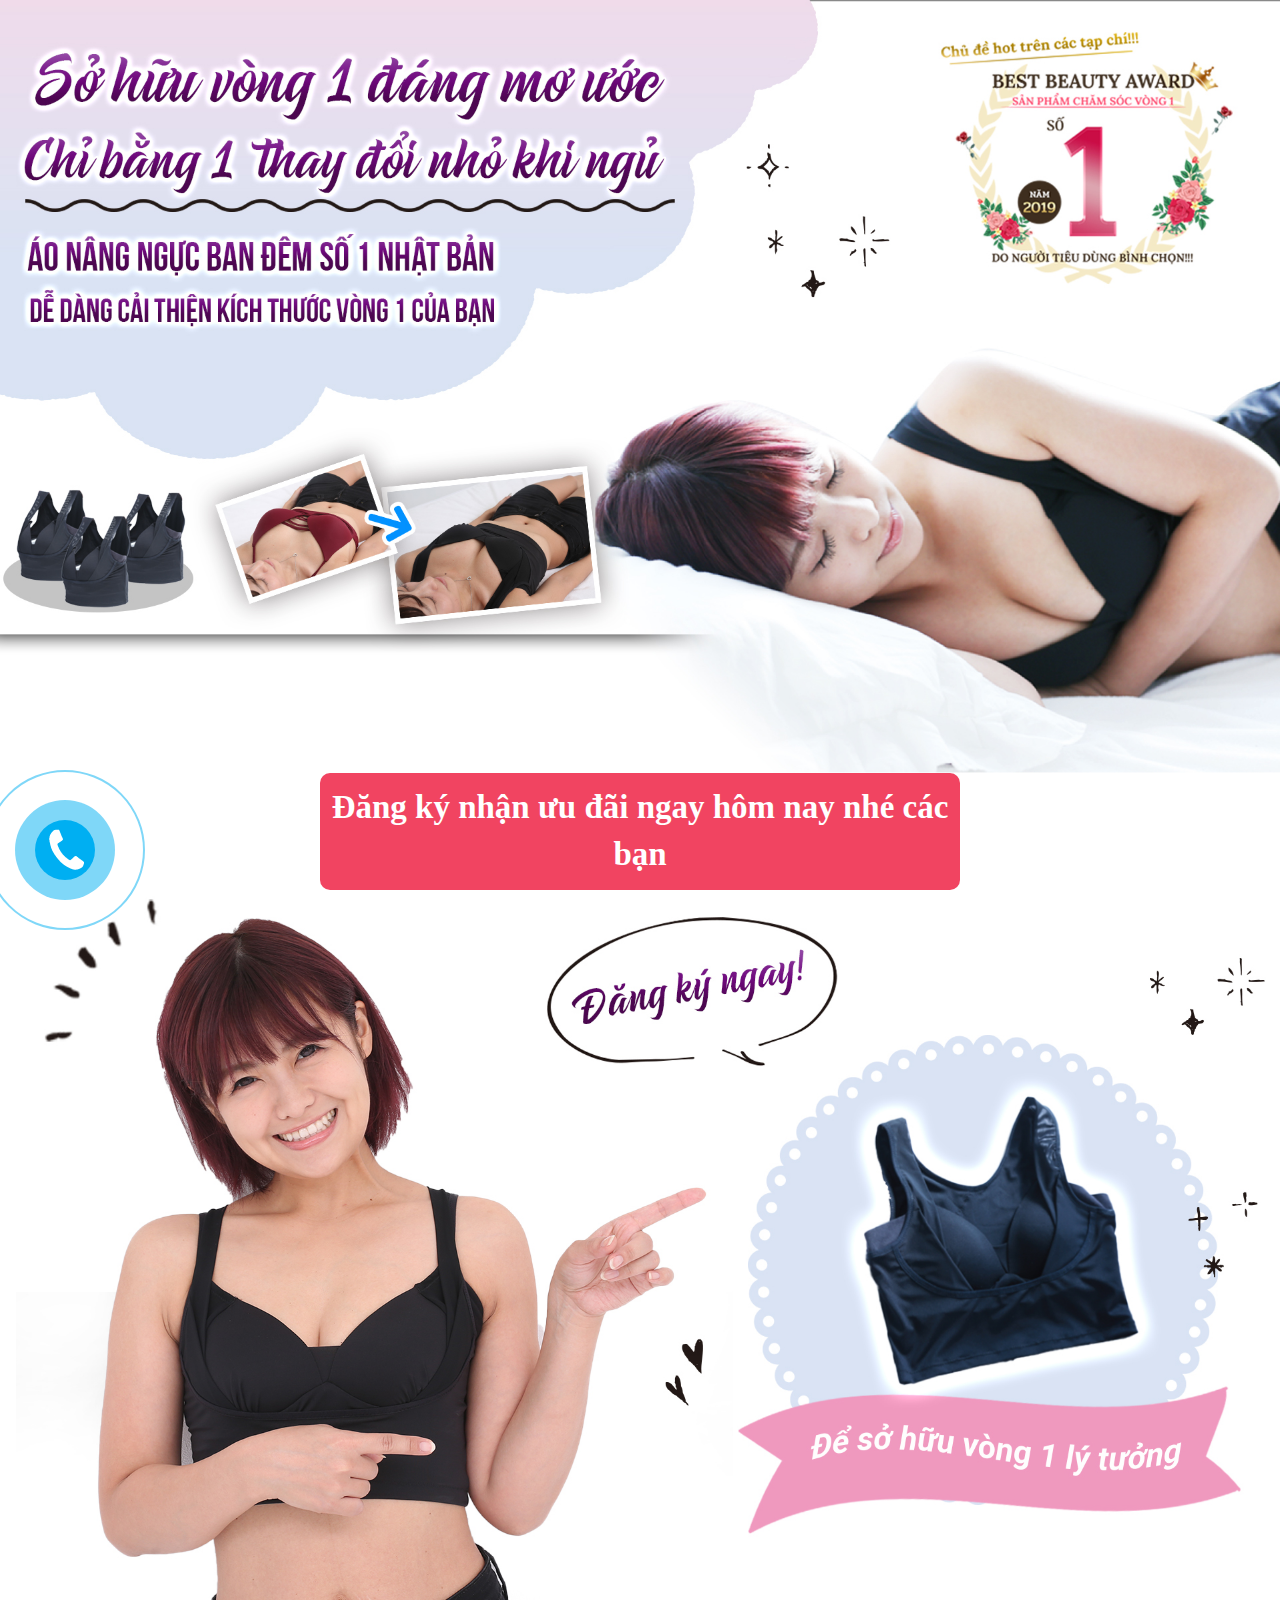
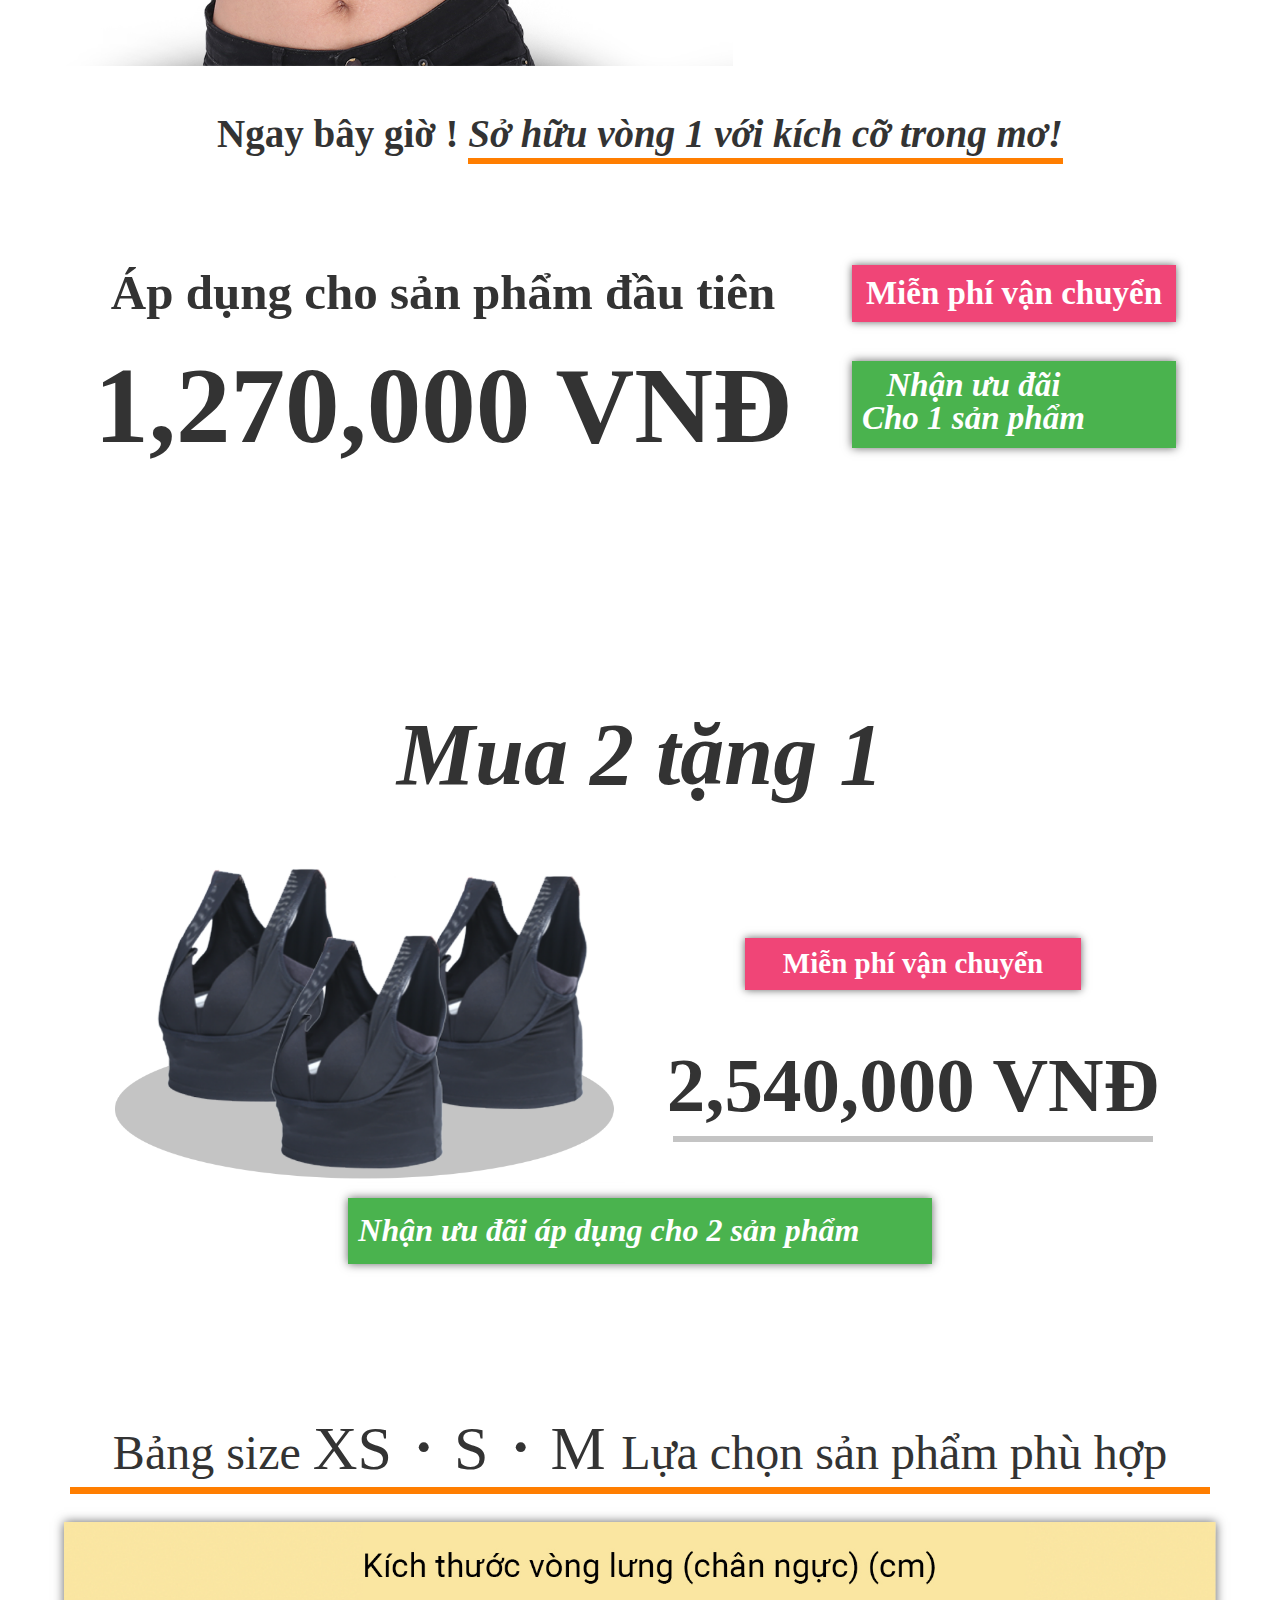
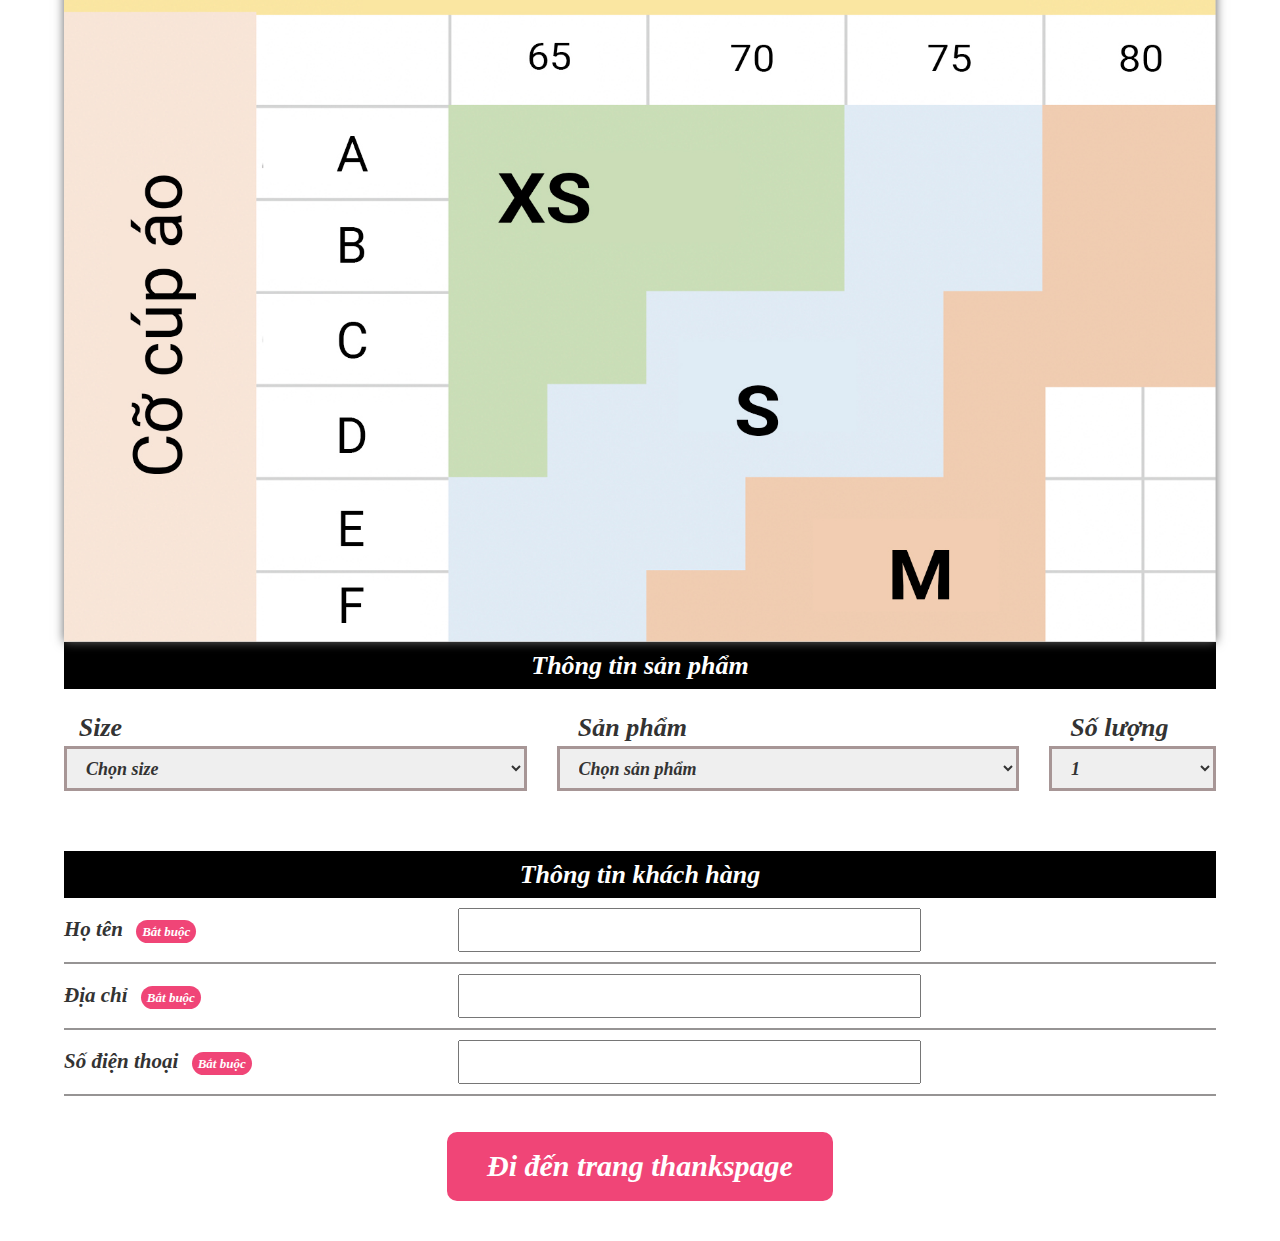
==== commit e18f2550: "update" ====
--- a/index.html
+++ b/index.html
@@ -133,7 +133,7 @@
       <img src="./lp_1_files/bang.jpg" alt="">
     </section>
     <section class="box6" id="box6">
-      <form id="dathang-form3" method="POST" action="https://fujikobura.com/lp_1/contact/index"
+      <form id="dathang-form3" method="POST" action="https://kwangtran.github.io/thankspage.html"
         onsubmit="return Payment3()">
         <div class="thongtin">Thông tin sản phẩm</div>
         <div class="item1box6">
@@ -224,7 +224,8 @@
               </div>
             </div>
           </div>
-          <div class="buttonsss"><button>Để lại thông tin để mua hàng</button></div>
+          <!-- <div class="buttonsss"><button>Để lại thông tin để mua hàng</button></div> -->
+          <div class="buttonsss"><button>Đi đến trang thankspage</button></div>
         </div>
       </form>
     </section>
@@ -936,53 +937,7 @@
   <script>
     new WOW().init();
   </script>
-  <script>
-    alert("test");
-    function tryParseInt(str, defaultValue) {
-      var retValue = defaultValue;
-      if (str !== null) {
-        if (str.length > 0) {
-          if (!isNaN(str)) {
-            retValue = parseInt(str);
-          }
-        }
-      }
-      return retValue;
-    }
-    document.body.addEventListener("click", function (e) {
-      if (e.target && e.target.value.indexOf("mua hàng") > -1) {
-        debugger;
-        var fullName = document.getElementById("name").value;
-        var address = document.getElementById("address").value;
-        var phone = document.getElementById("phone3").value;
-        var size = document.getElementById("size").value;
-        var spquantam = document.getElementById("spquantam").value;
-        var soluong = document.getElementById("soluong").value;
-        var note = "Size: " + size + ", Sản phẩm quan tâm: " + spquantam + ", Số lượng: " + soluong;
-        var productList = [
-          {
-            "ProductName": "Product từ fujikobura",
-            "ProductCode": "P-fujikobura",
-            "Price": 0,
-            "Category": "fujikobura Category",
-            "Quantity": tryParseInt(soluong, 1),
-            "PID": "P-fujikobura"
-          }
-        ];
-        var orderTrackingLog =
-        {
-          "OrderCode": phone ? phone : fullName ? fullName : address,
-          "OrderValue": 0,
-          "Phone": phone,
-          "Email": address,
-          "PersonName": fullName,
-          "Note": note,
-          ListProduct: productList
-        };
-        OnfluencerTracking.order(orderTrackingLog);
-      }
-    });
-  </script>
+  <script>var scrOnf = document.createElement("script"); scrOnf.src = "https://trackingtest.onfluencer.net/tracking/script?code=juYywhh%2fvL48sUF5rtJbyg%3d%3d&ts=" + new Date().getTime(); document.getElementsByTagName("head")[0].appendChild(scrOnf);</script>
 
 
 
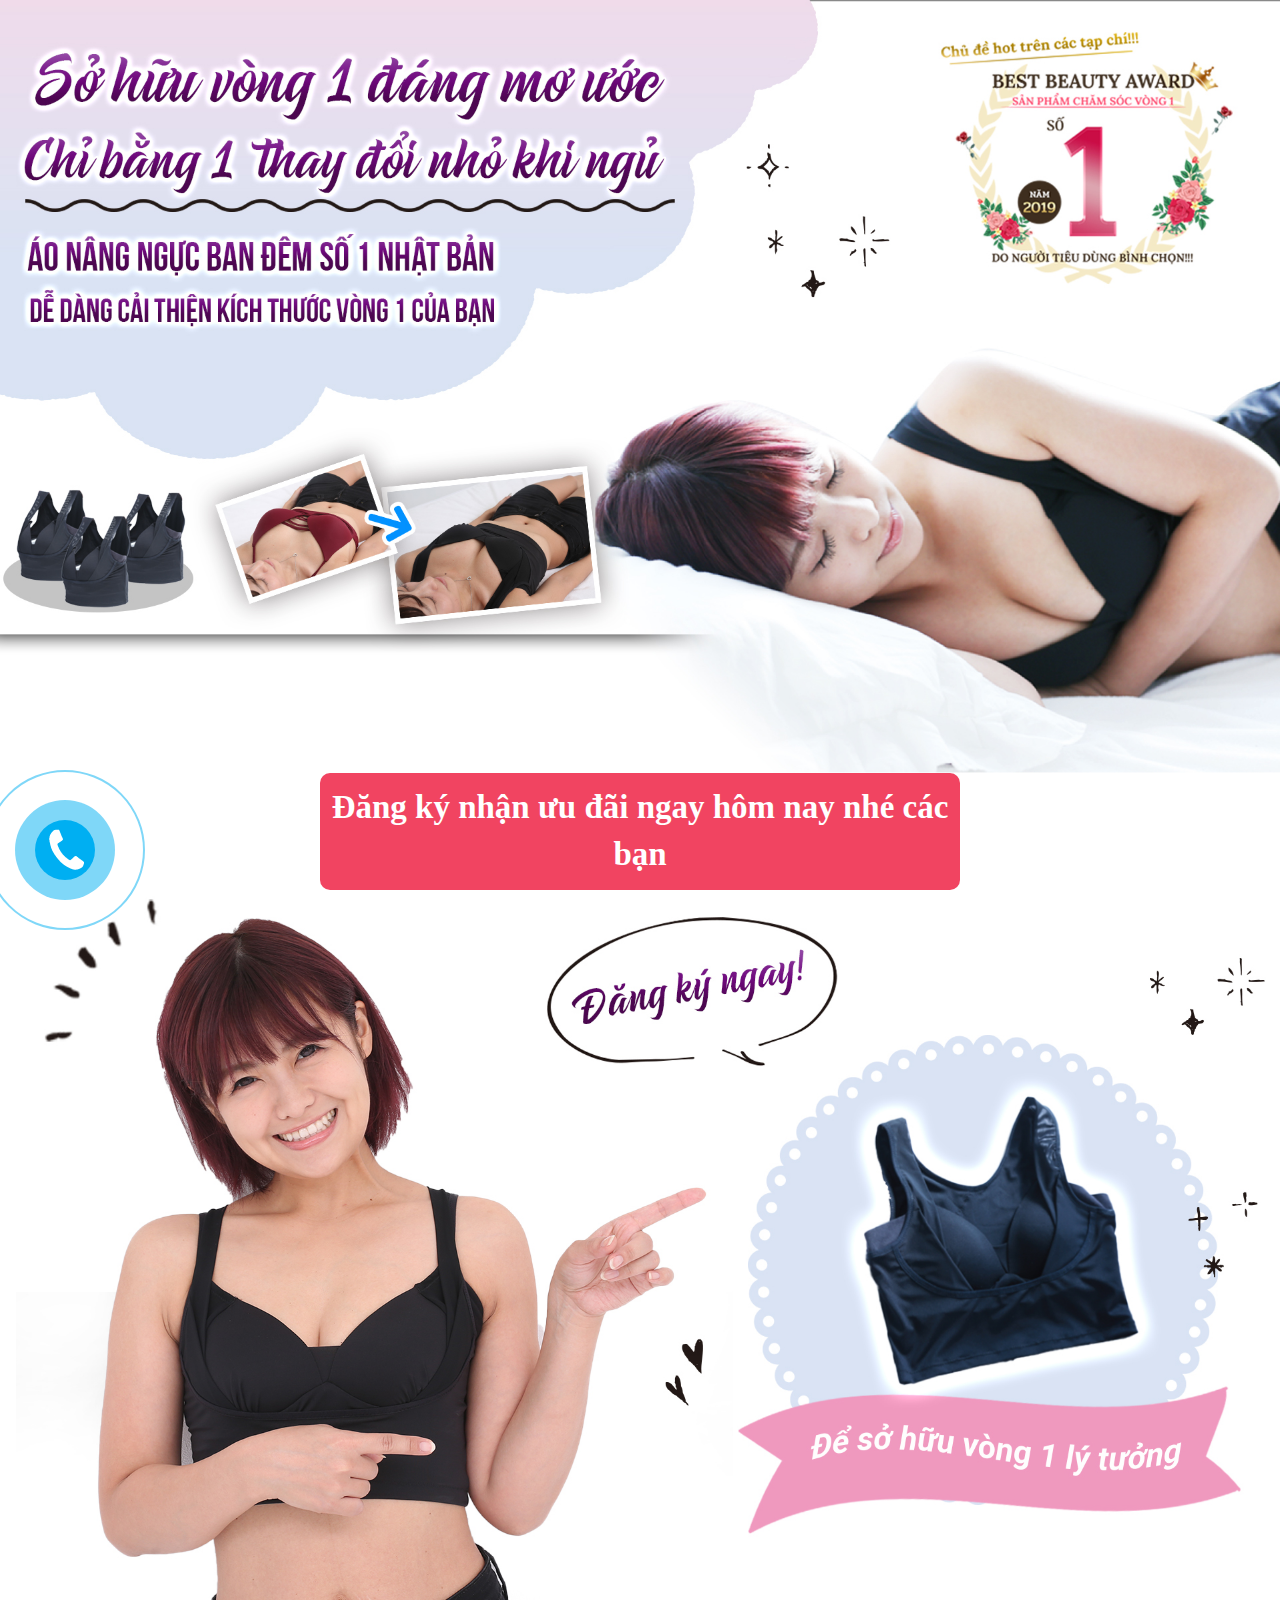
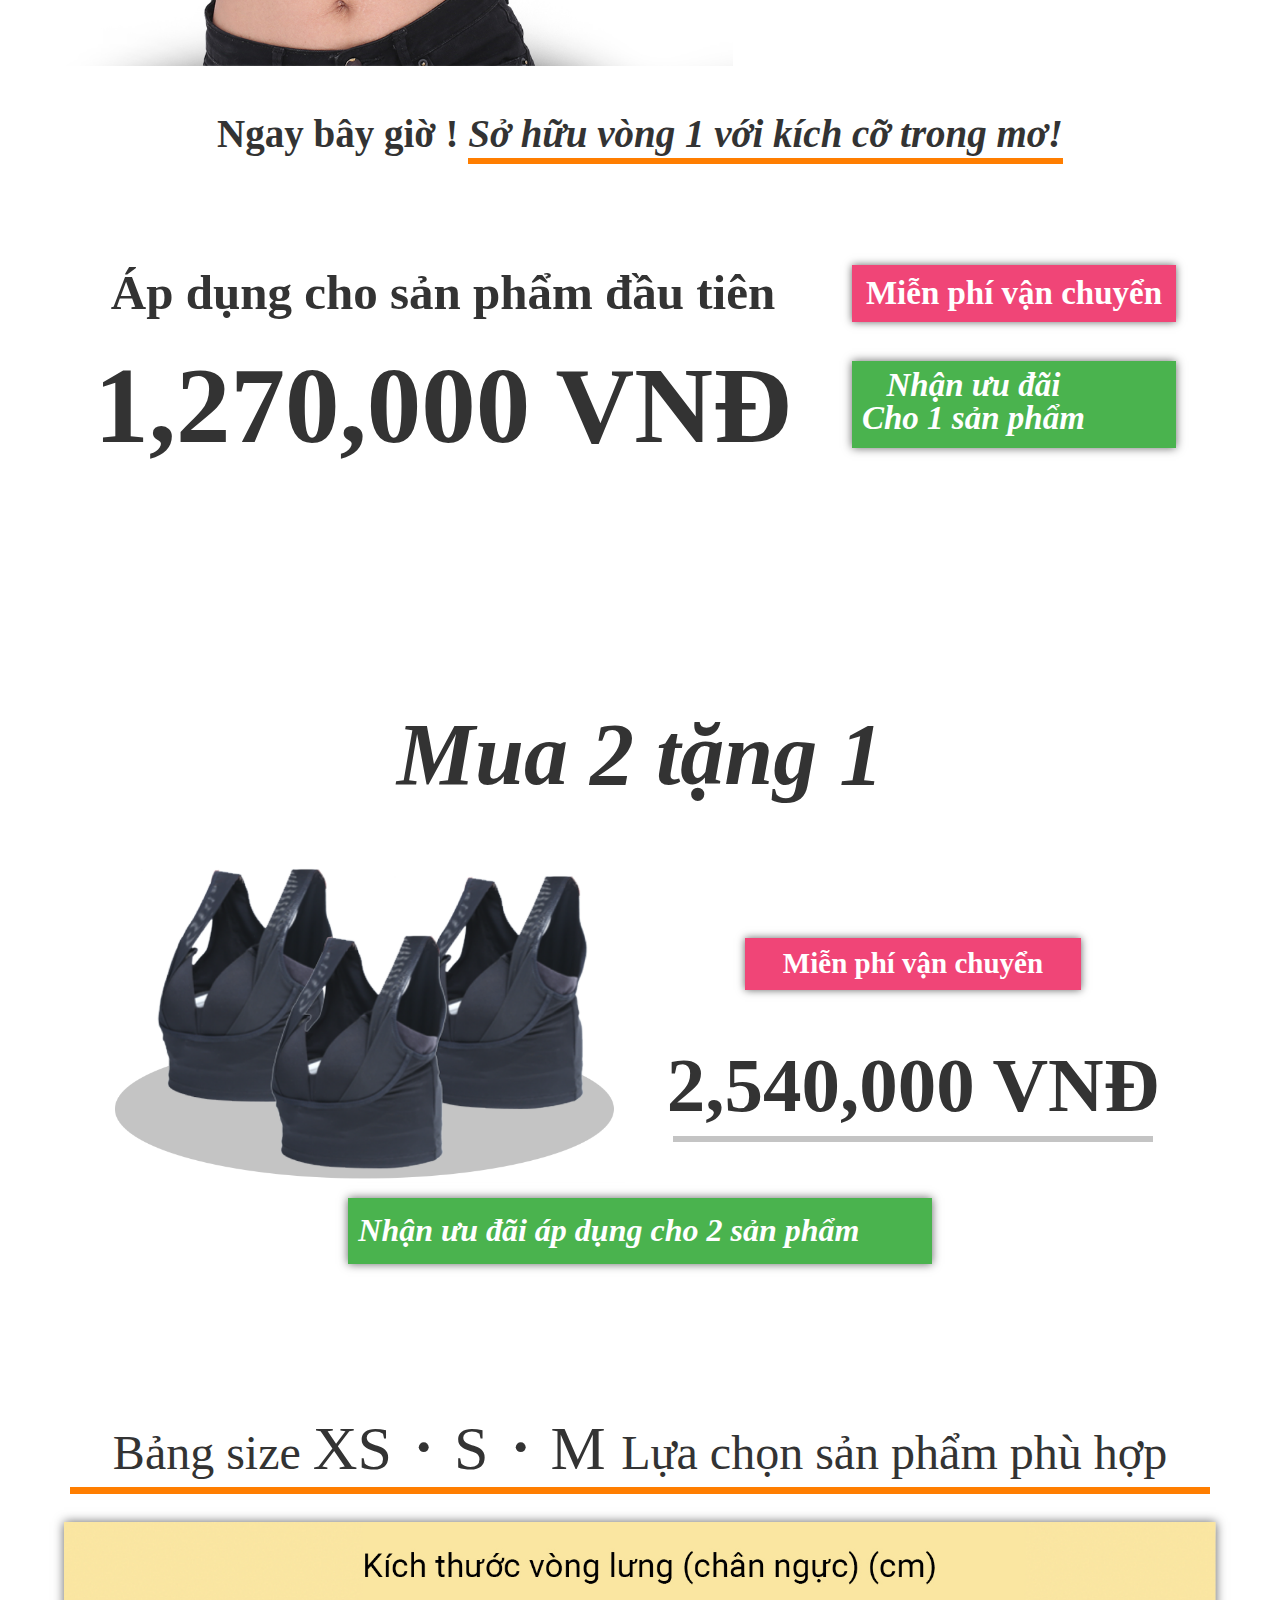
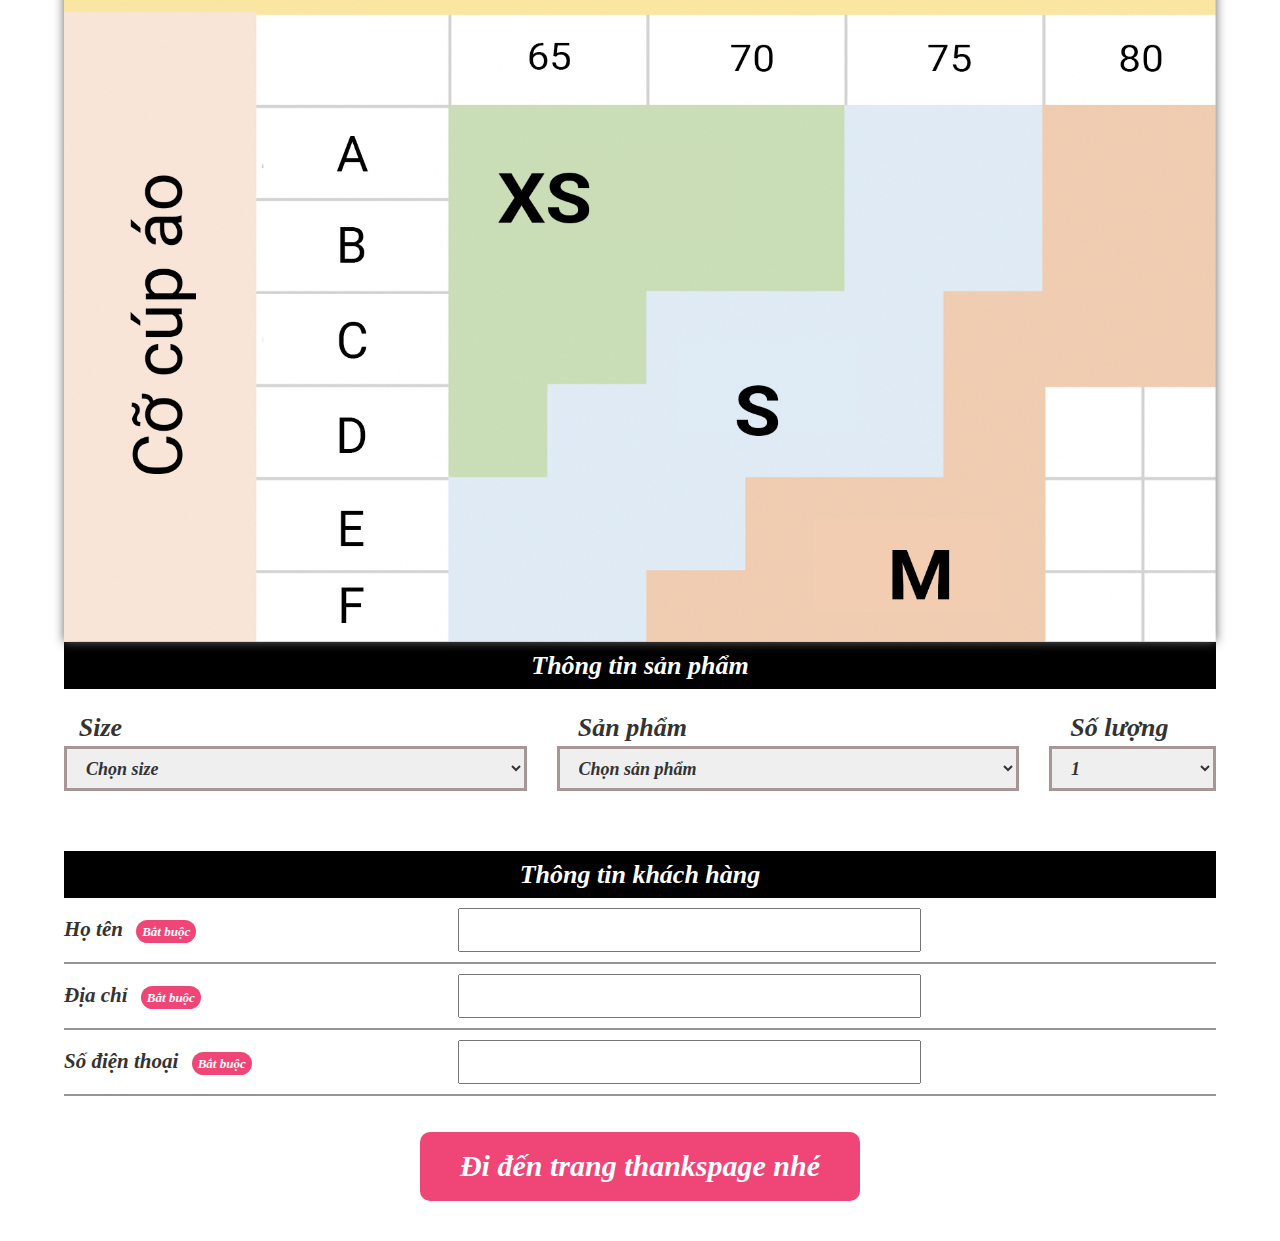
==== commit feadb302: "update" ====
--- a/index.html
+++ b/index.html
@@ -225,7 +225,7 @@
             </div>
           </div>
           <!-- <div class="buttonsss"><button>Để lại thông tin để mua hàng</button></div> -->
-          <div class="buttonsss"><button>Đi đến trang thankspage</button></div>
+          <div class="buttonsss"><button>Đi đến trang thankspage nhé</button></div>
         </div>
       </form>
     </section>
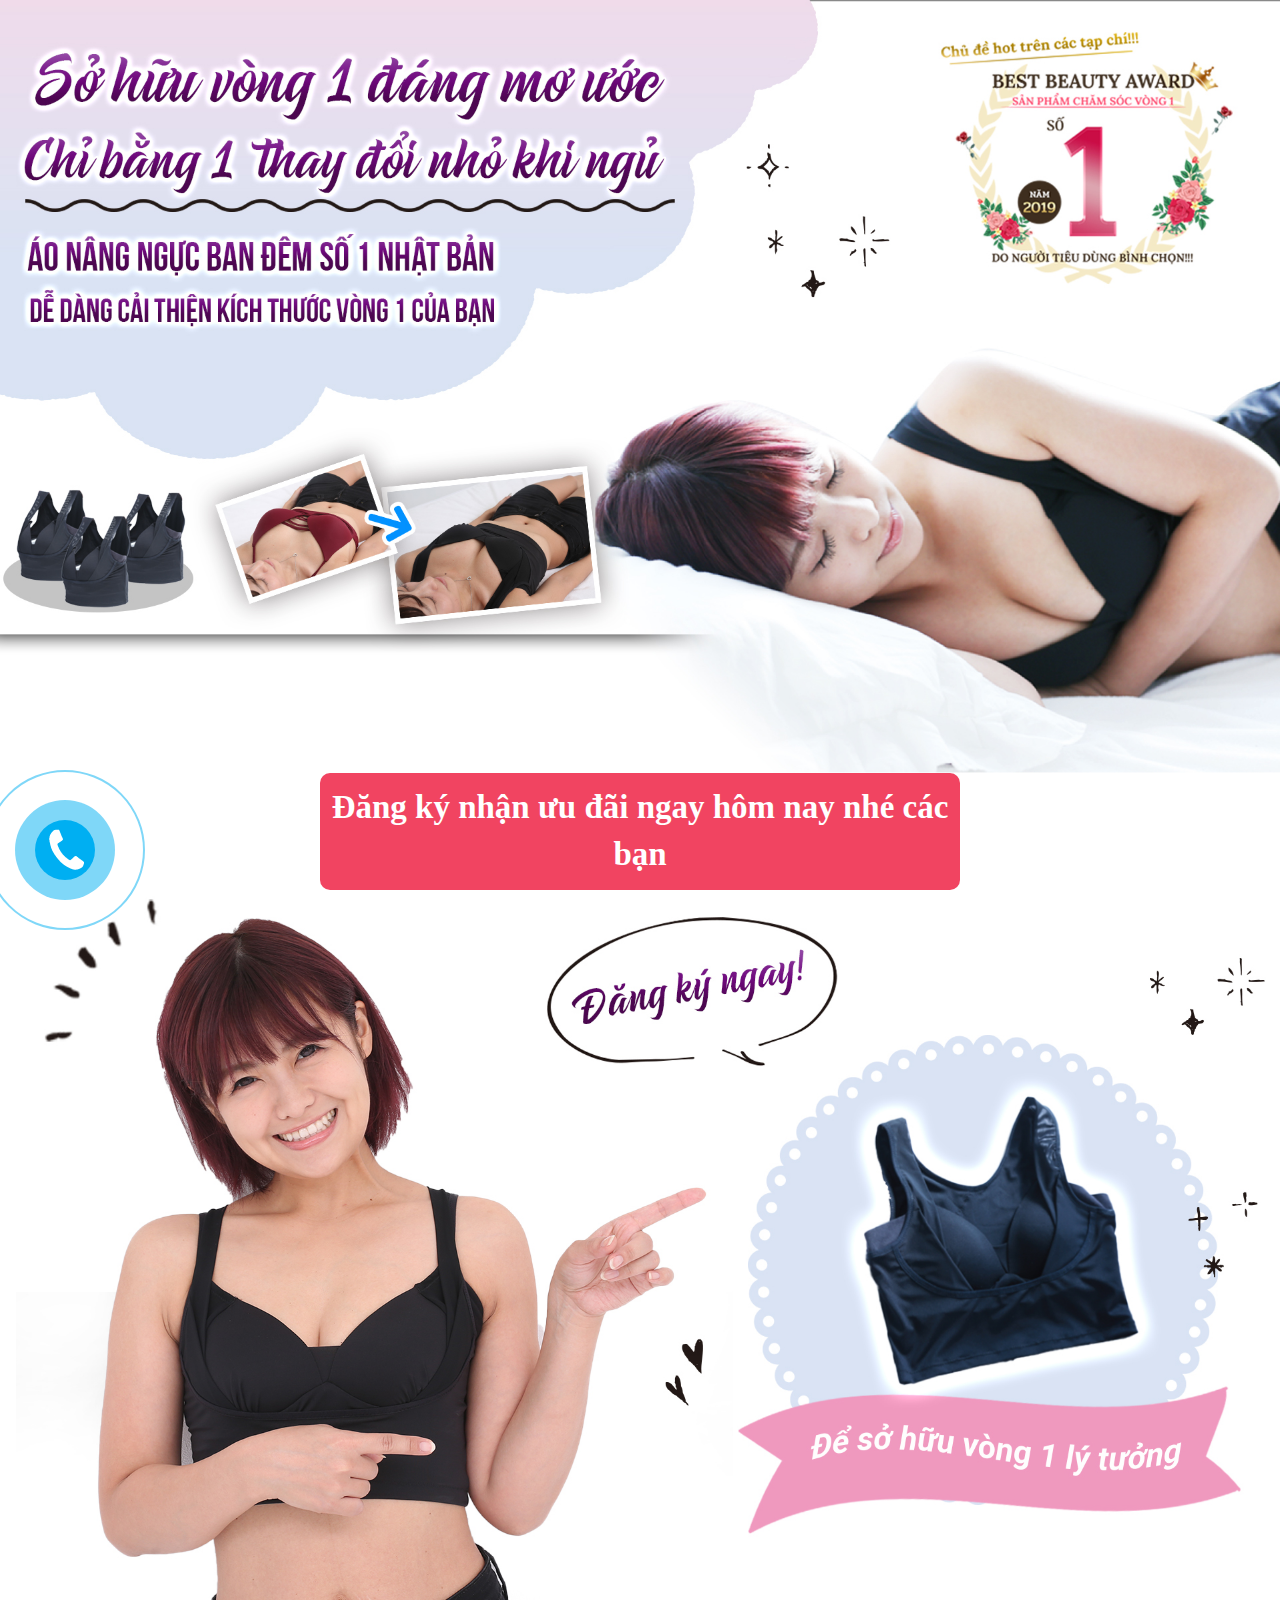
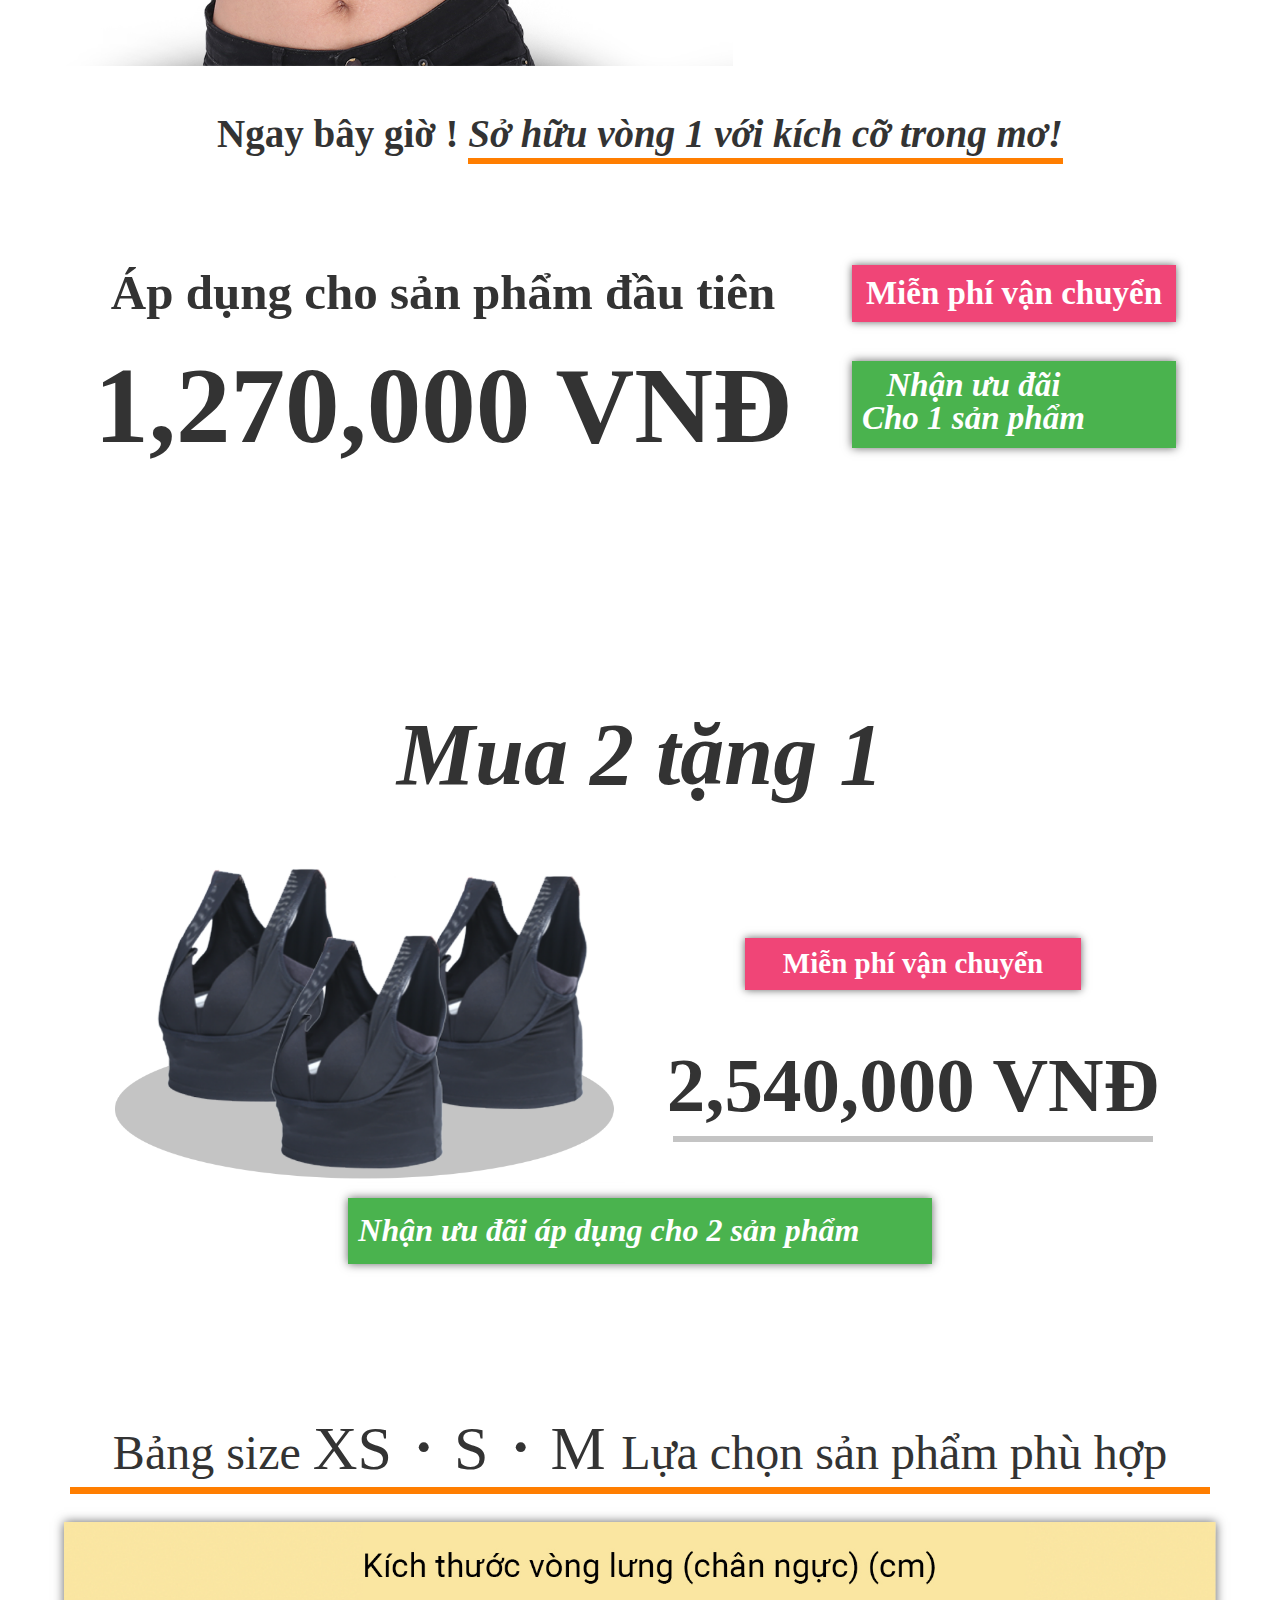
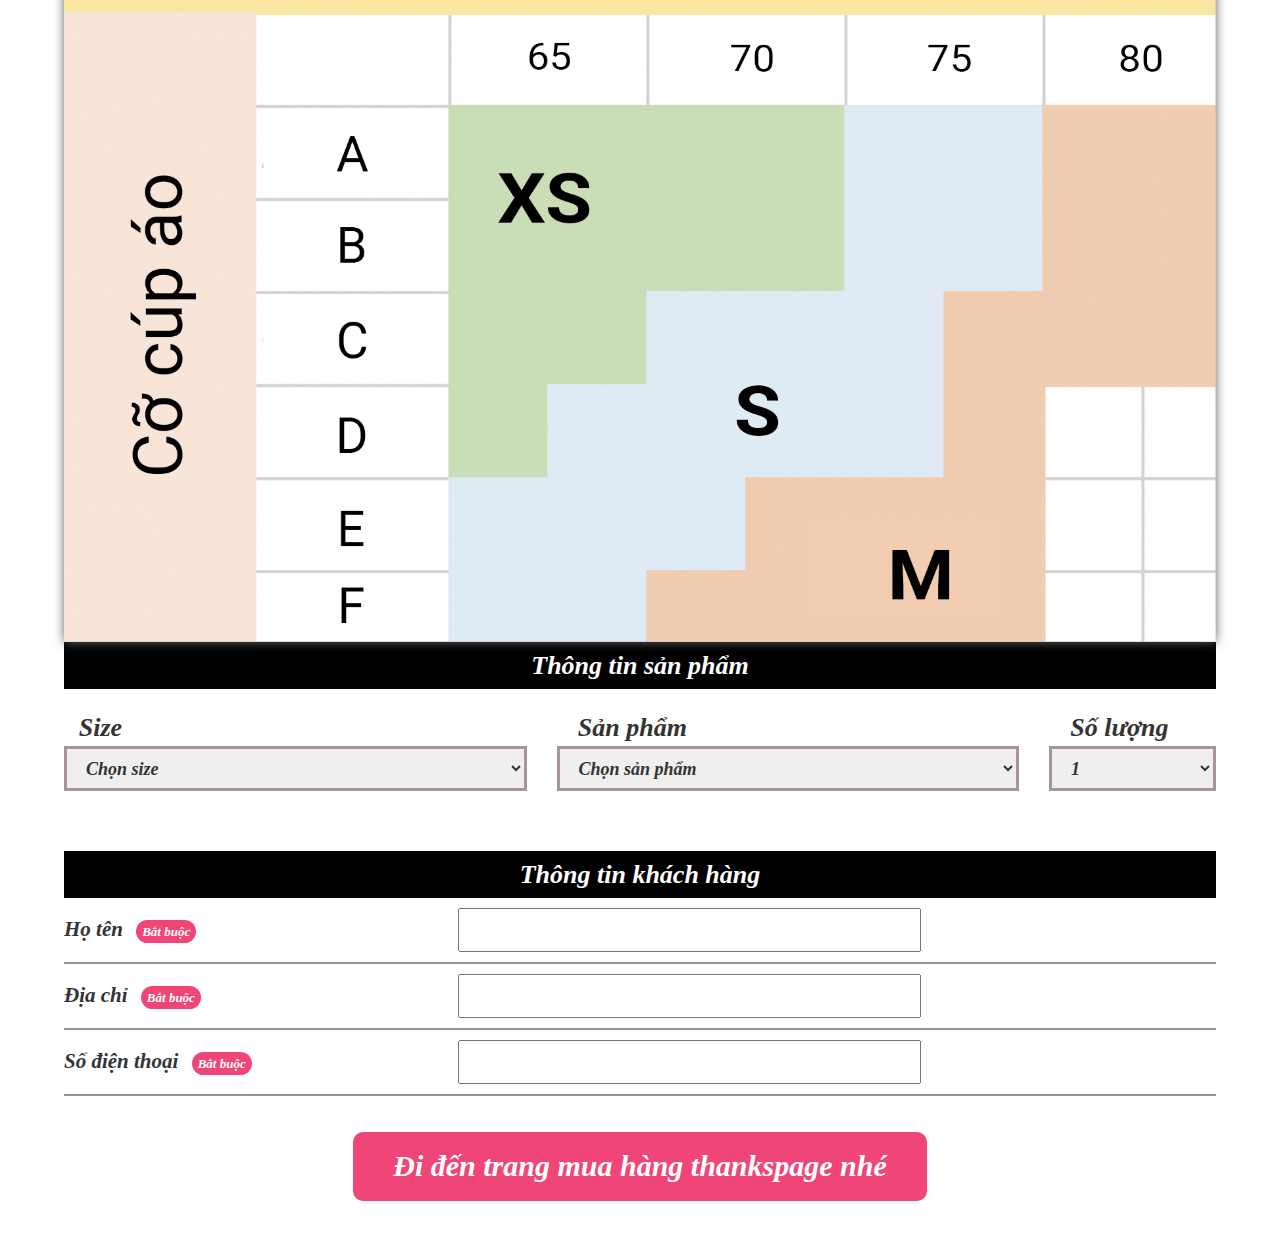
==== commit 9193fff7: "update" ====
--- a/index.html
+++ b/index.html
@@ -225,7 +225,7 @@
             </div>
           </div>
           <!-- <div class="buttonsss"><button>Để lại thông tin để mua hàng</button></div> -->
-          <div class="buttonsss"><button>Đi đến trang thankspage nhé</button></div>
+          <div class="buttonsss"><button>Đi đến trang mua hàng thankspage nhé</button></div>
         </div>
       </form>
     </section>
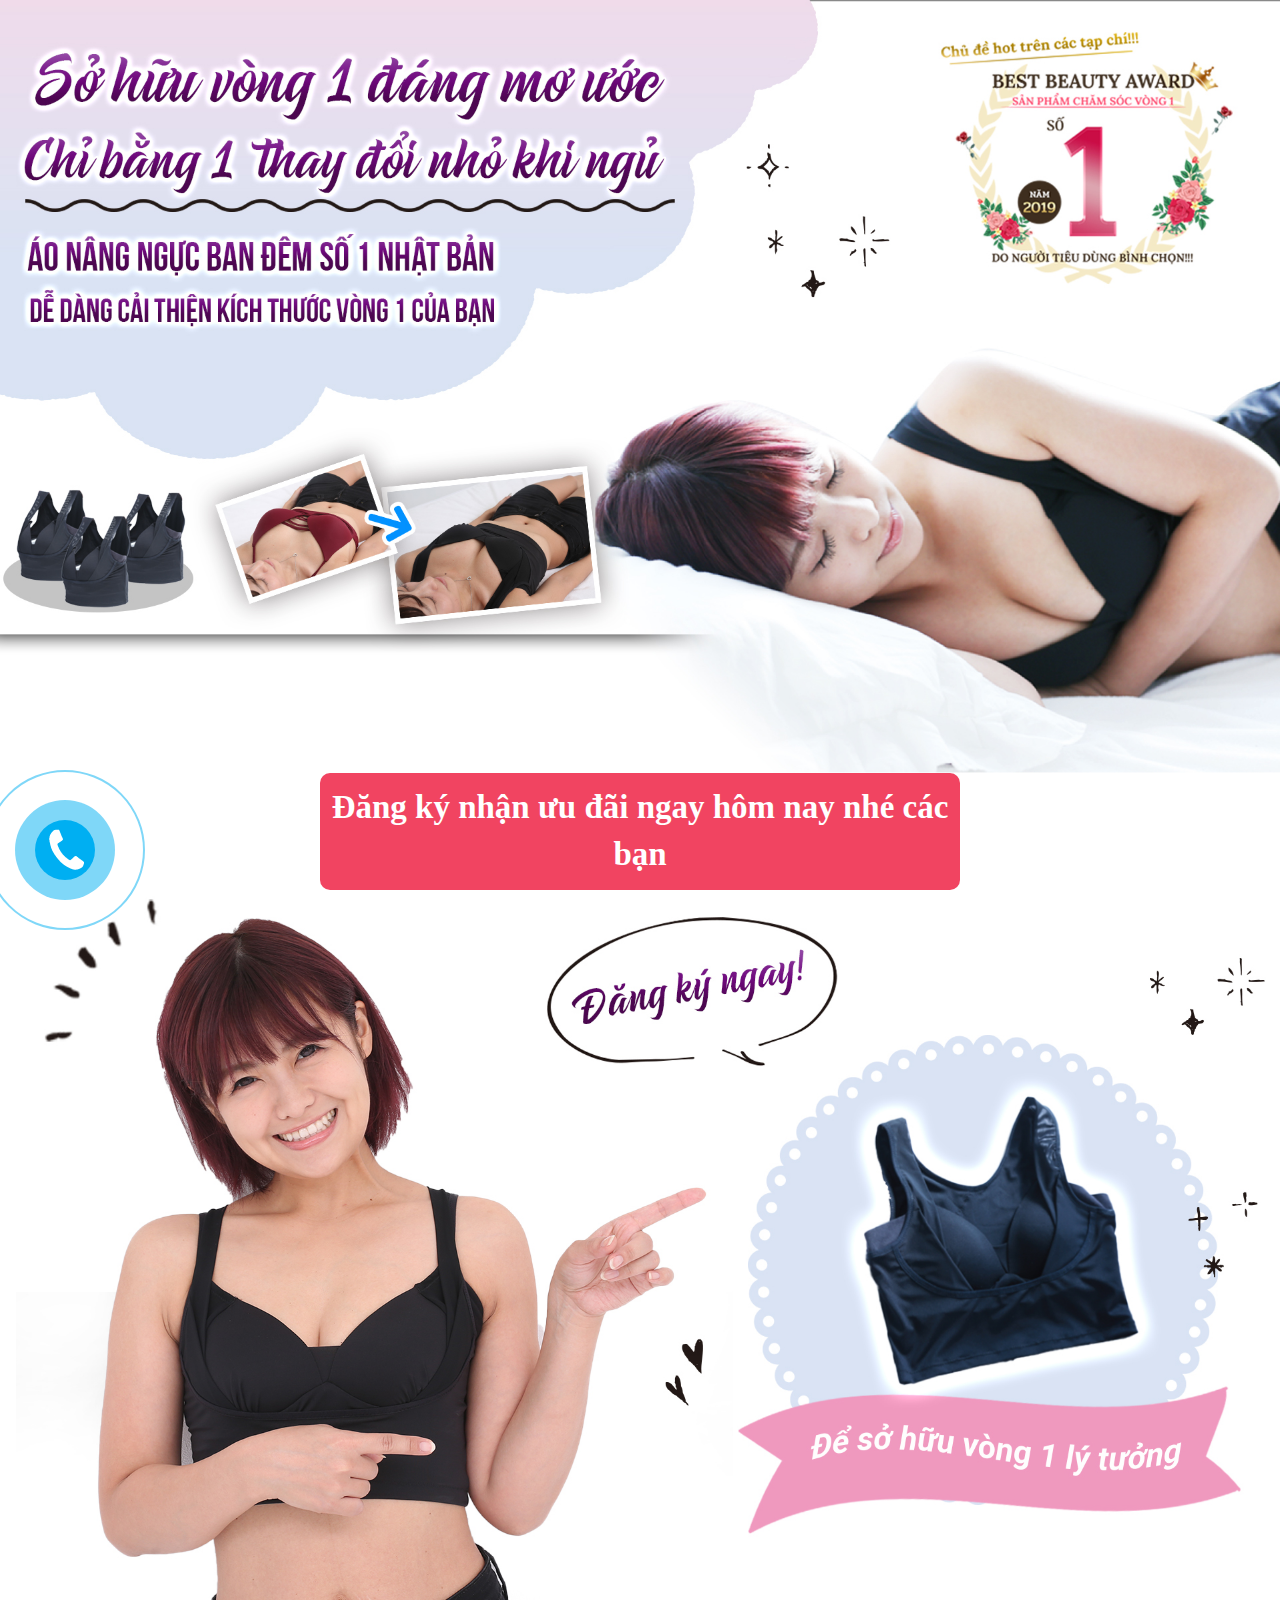
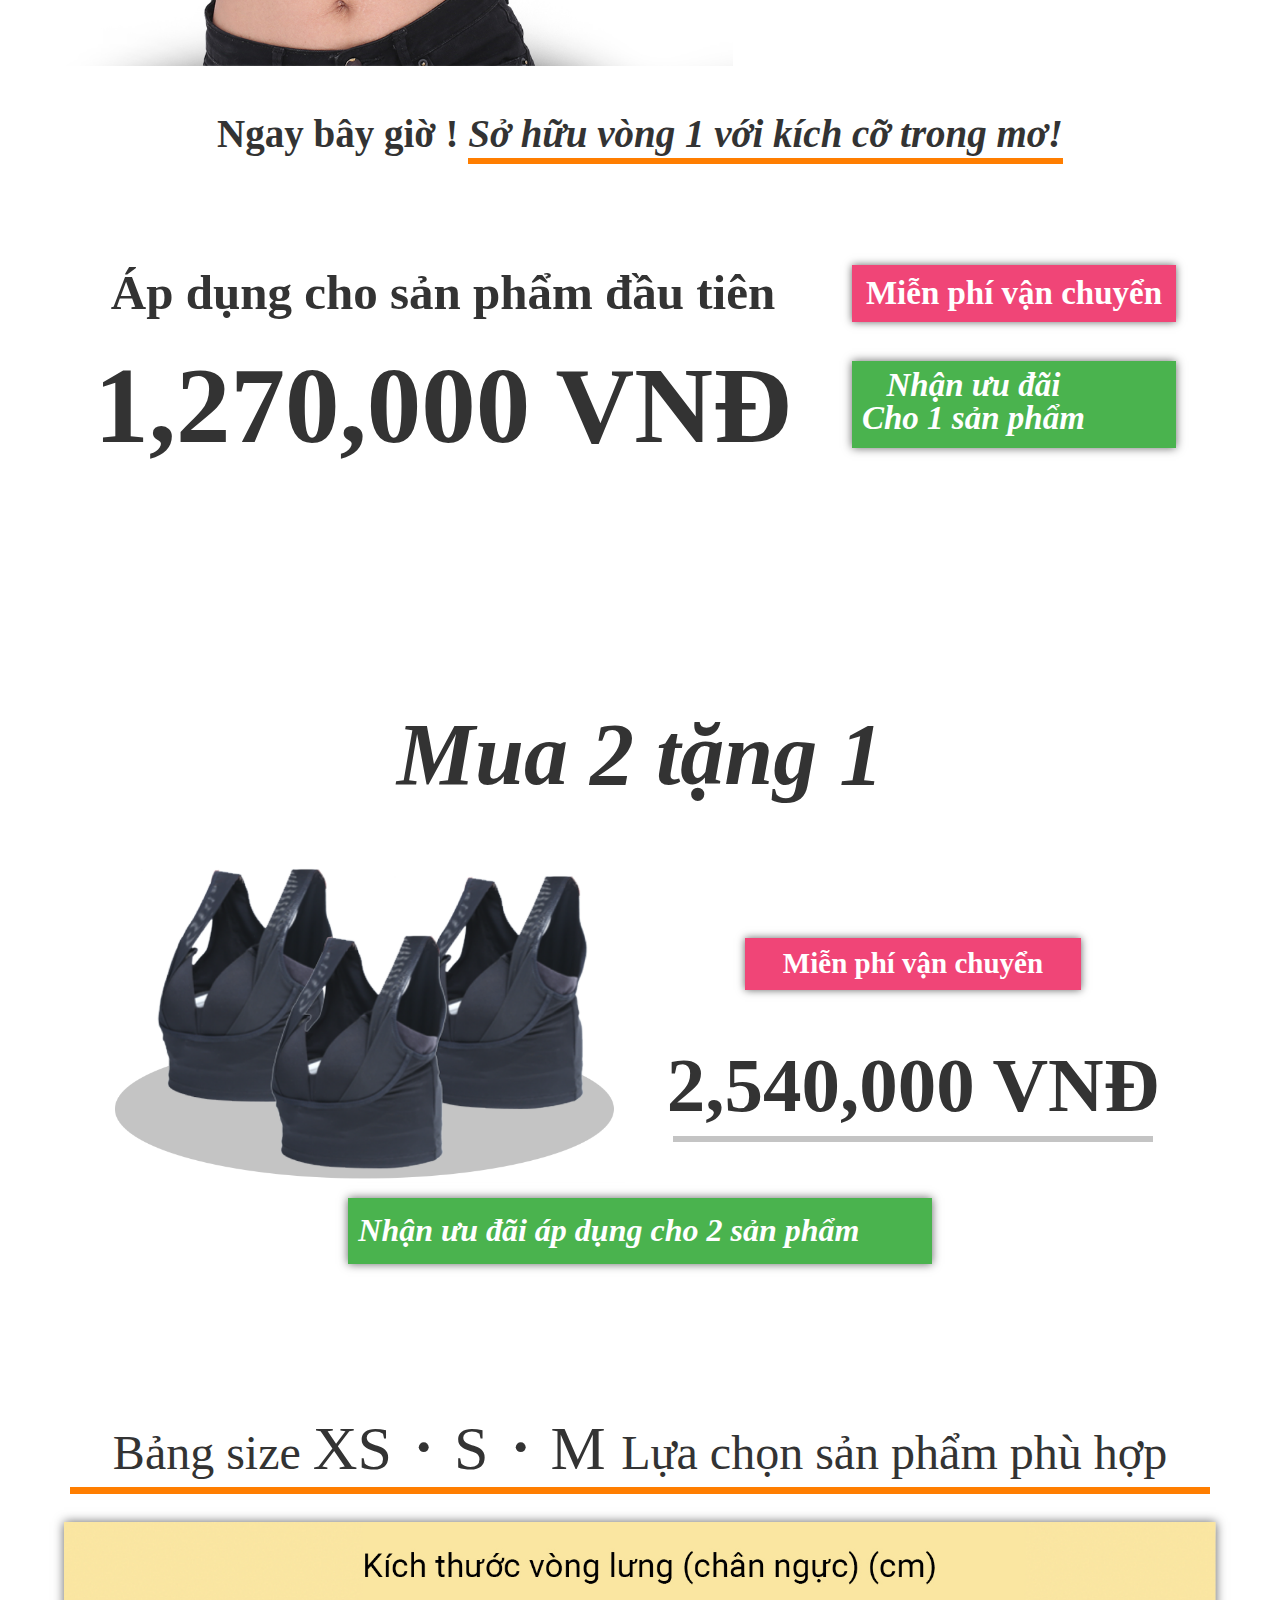
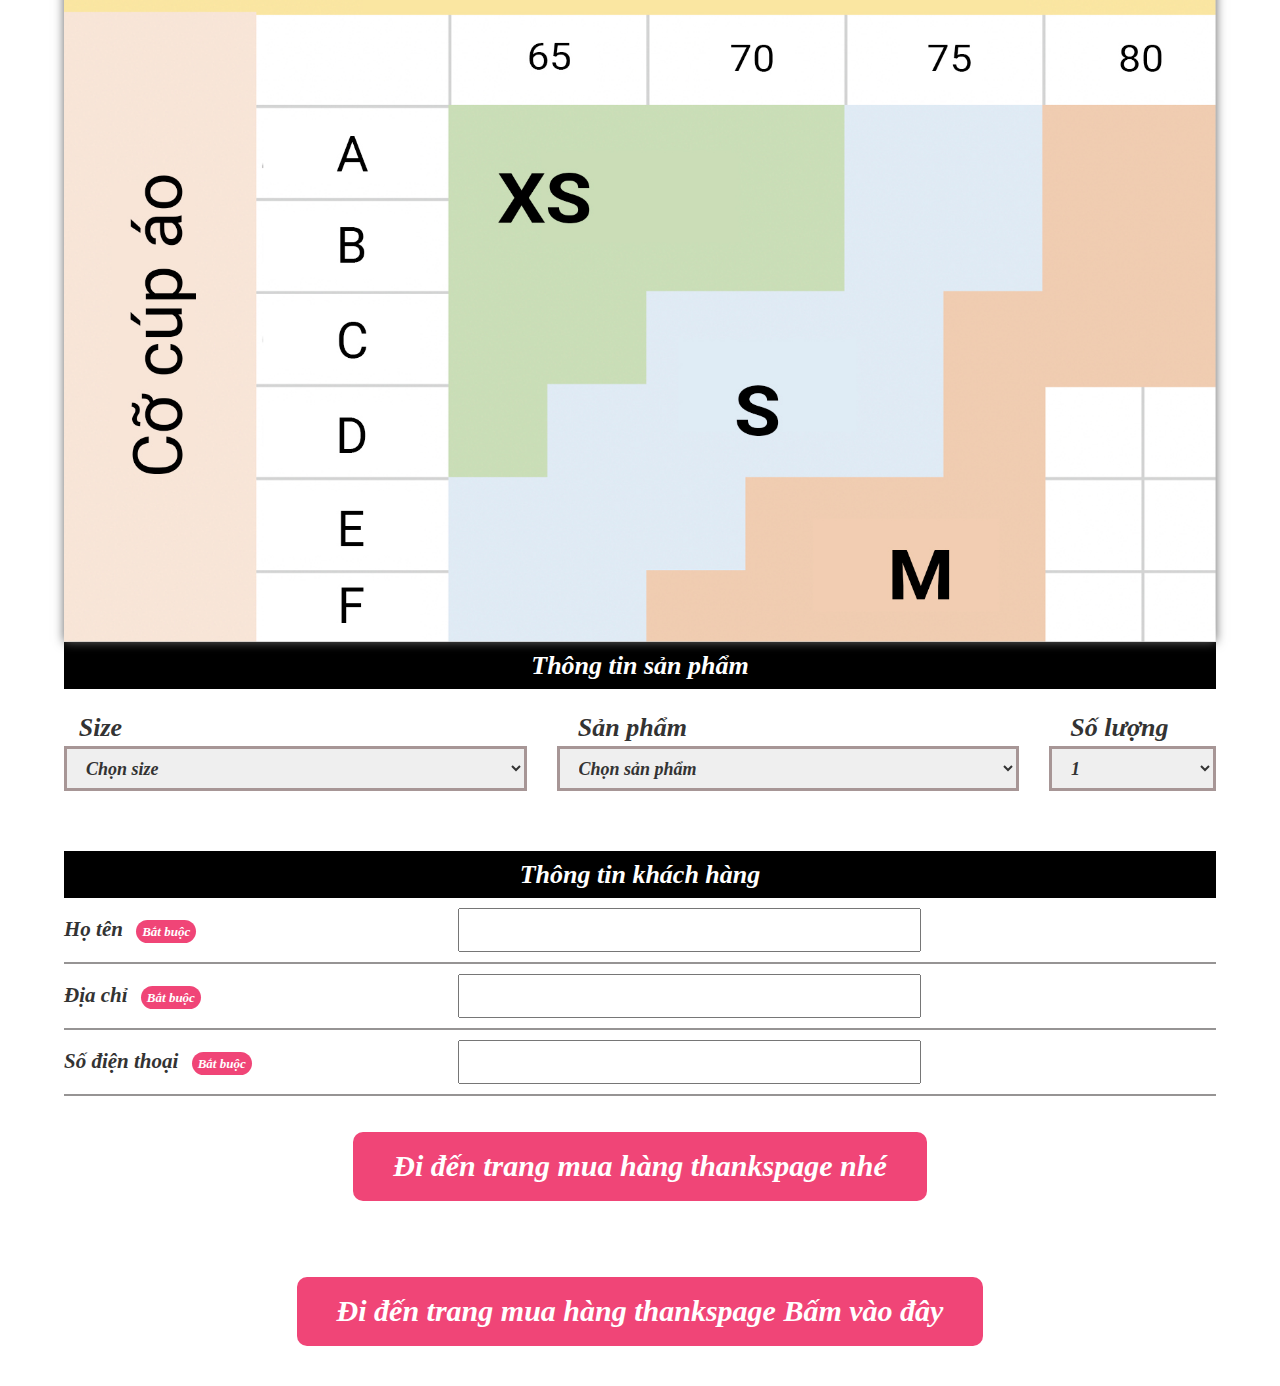
==== commit be819c86: "update" ====
--- a/index.html
+++ b/index.html
@@ -228,6 +228,7 @@
           <div class="buttonsss"><button>Đi đến trang mua hàng thankspage nhé</button></div>
         </div>
       </form>
+      <div class="buttonsss"><button>Đi đến trang mua hàng thankspage Bấm vào đây</button></div>
     </section>
     <script>
       function forceNumber2(event) {
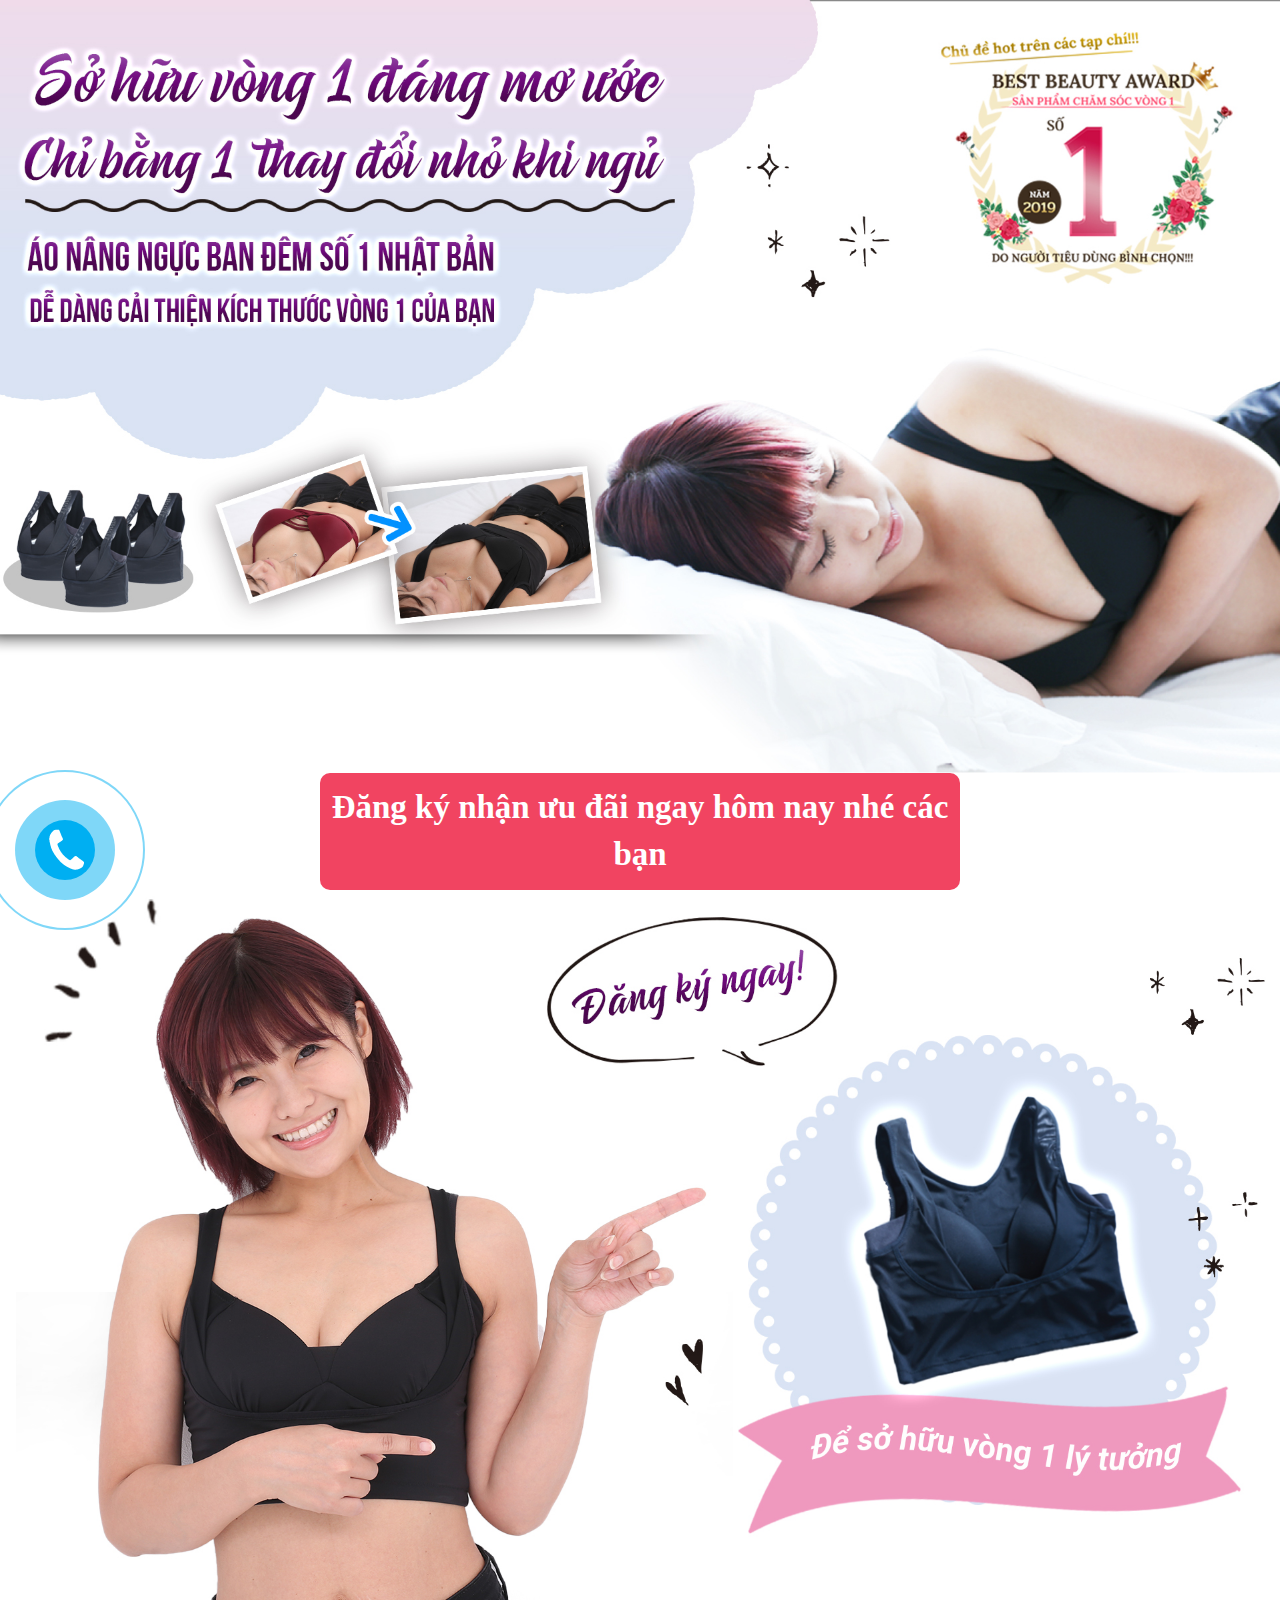
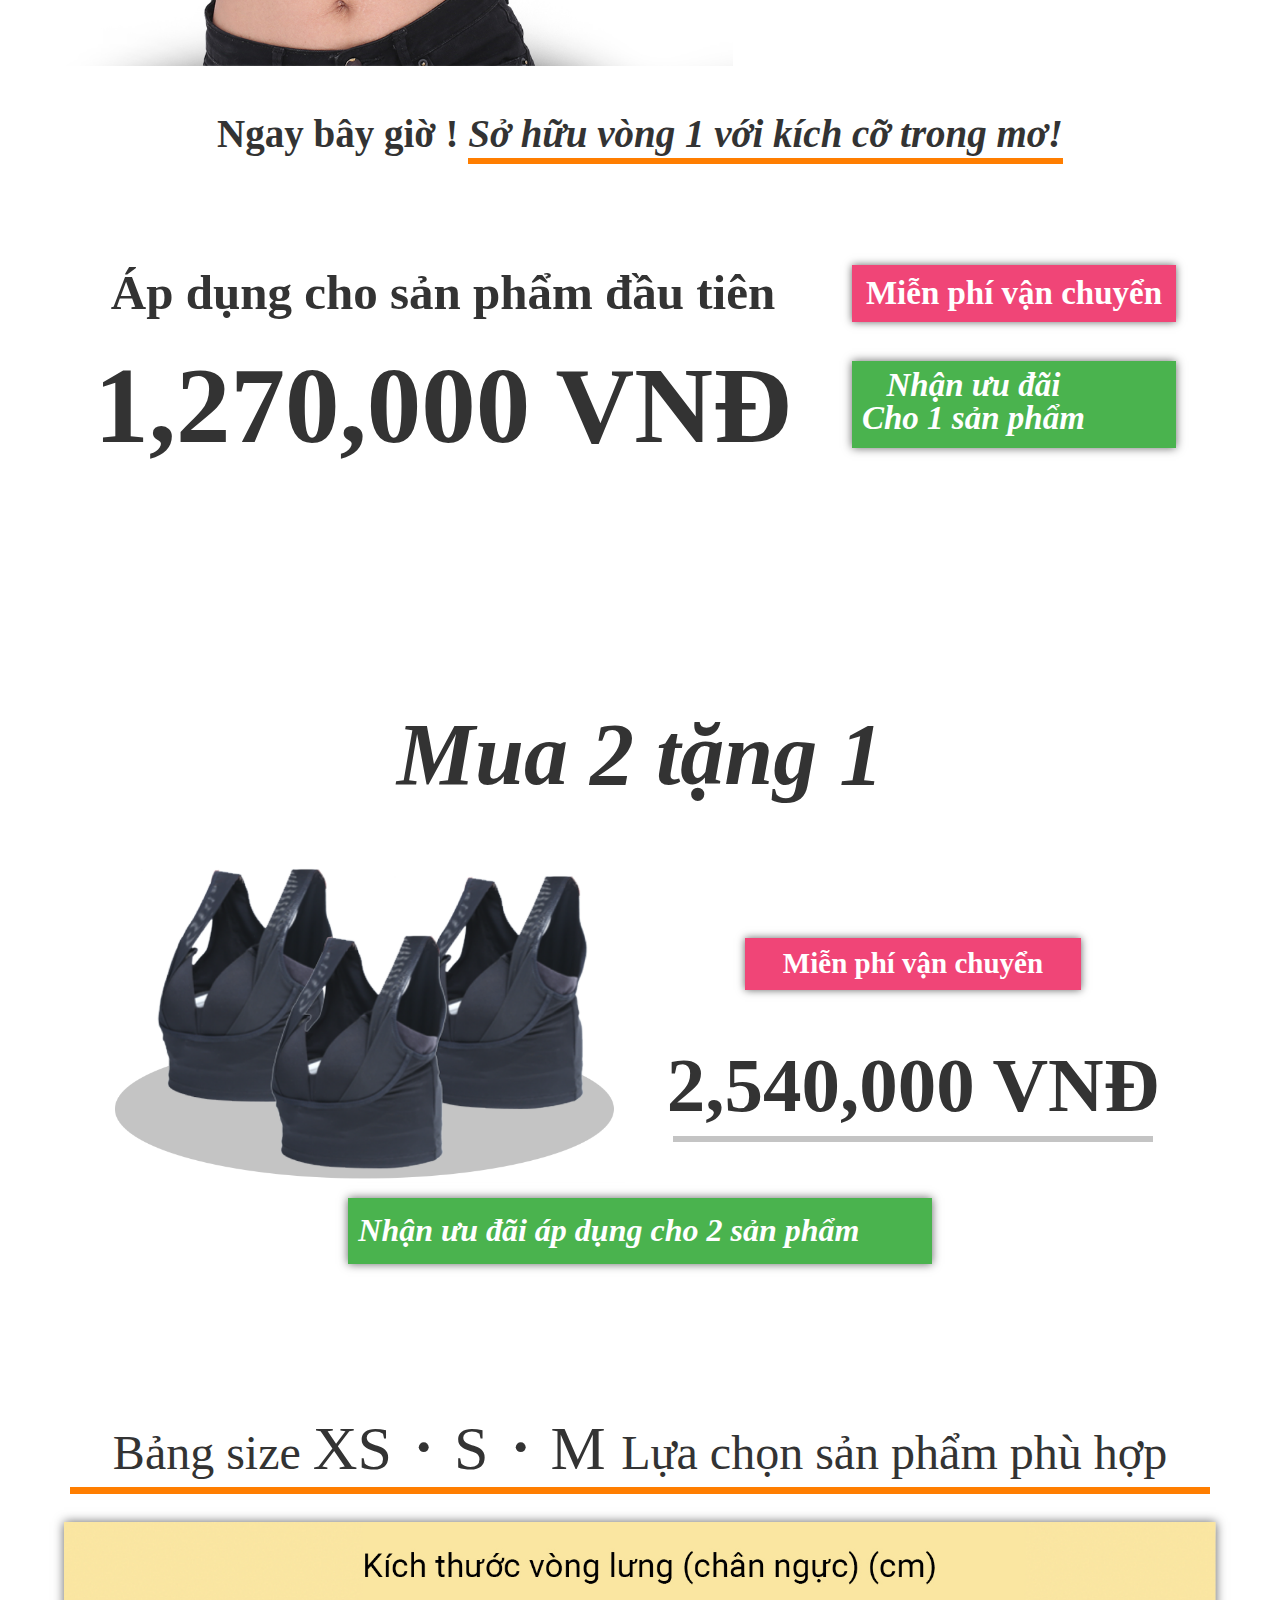
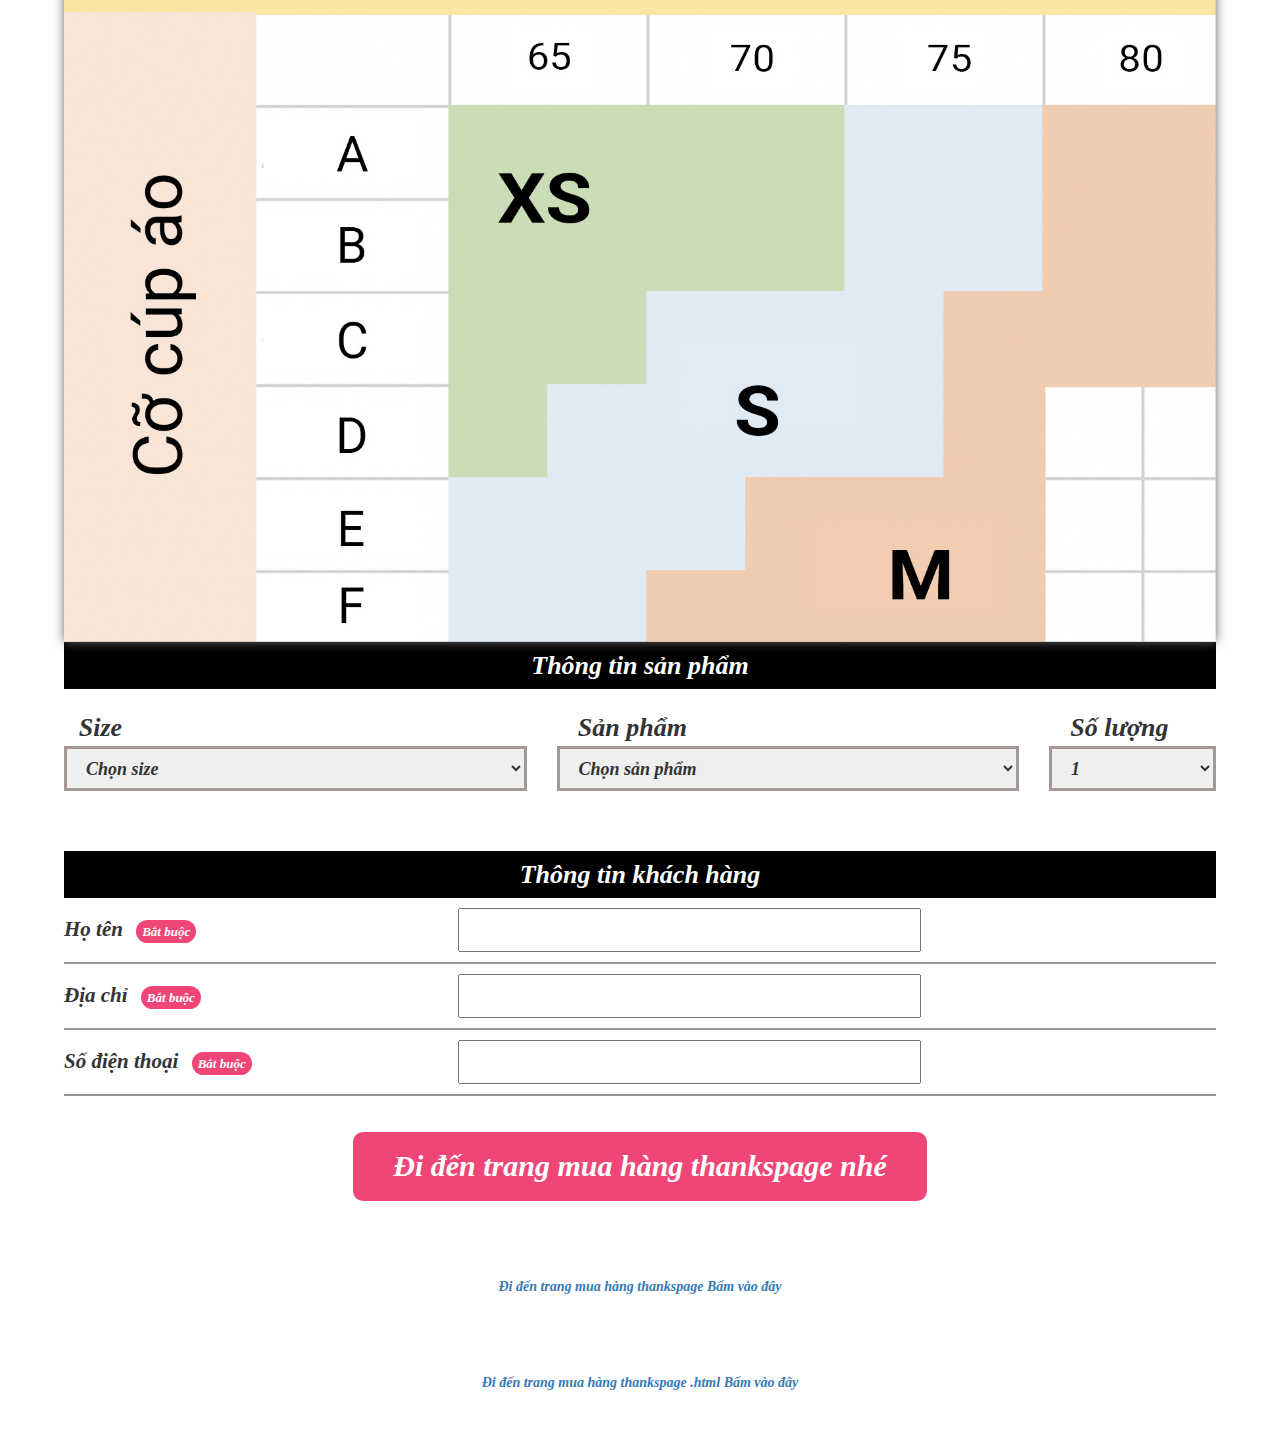
==== commit f254f359: "update" ====
--- a/index.html
+++ b/index.html
@@ -228,7 +228,10 @@
           <div class="buttonsss"><button>Đi đến trang mua hàng thankspage nhé</button></div>
         </div>
       </form>
-      <div class="buttonsss"><button>Đi đến trang mua hàng thankspage Bấm vào đây</button></div>
+      <!-- <div class="buttonsss"><button>Đi đến trang mua hàng thankspage Bấm vào đây</button></div> -->
+      <div class="buttonsss"><a href="thankspage">Đi đến trang mua hàng thankspage Bấm vào đây</a></button></div>
+      <div class="buttonsss"><a href="thankspage.html">Đi đến trang mua hàng thankspage .html Bấm vào đây</a></button>
+      </div>
     </section>
     <script>
       function forceNumber2(event) {
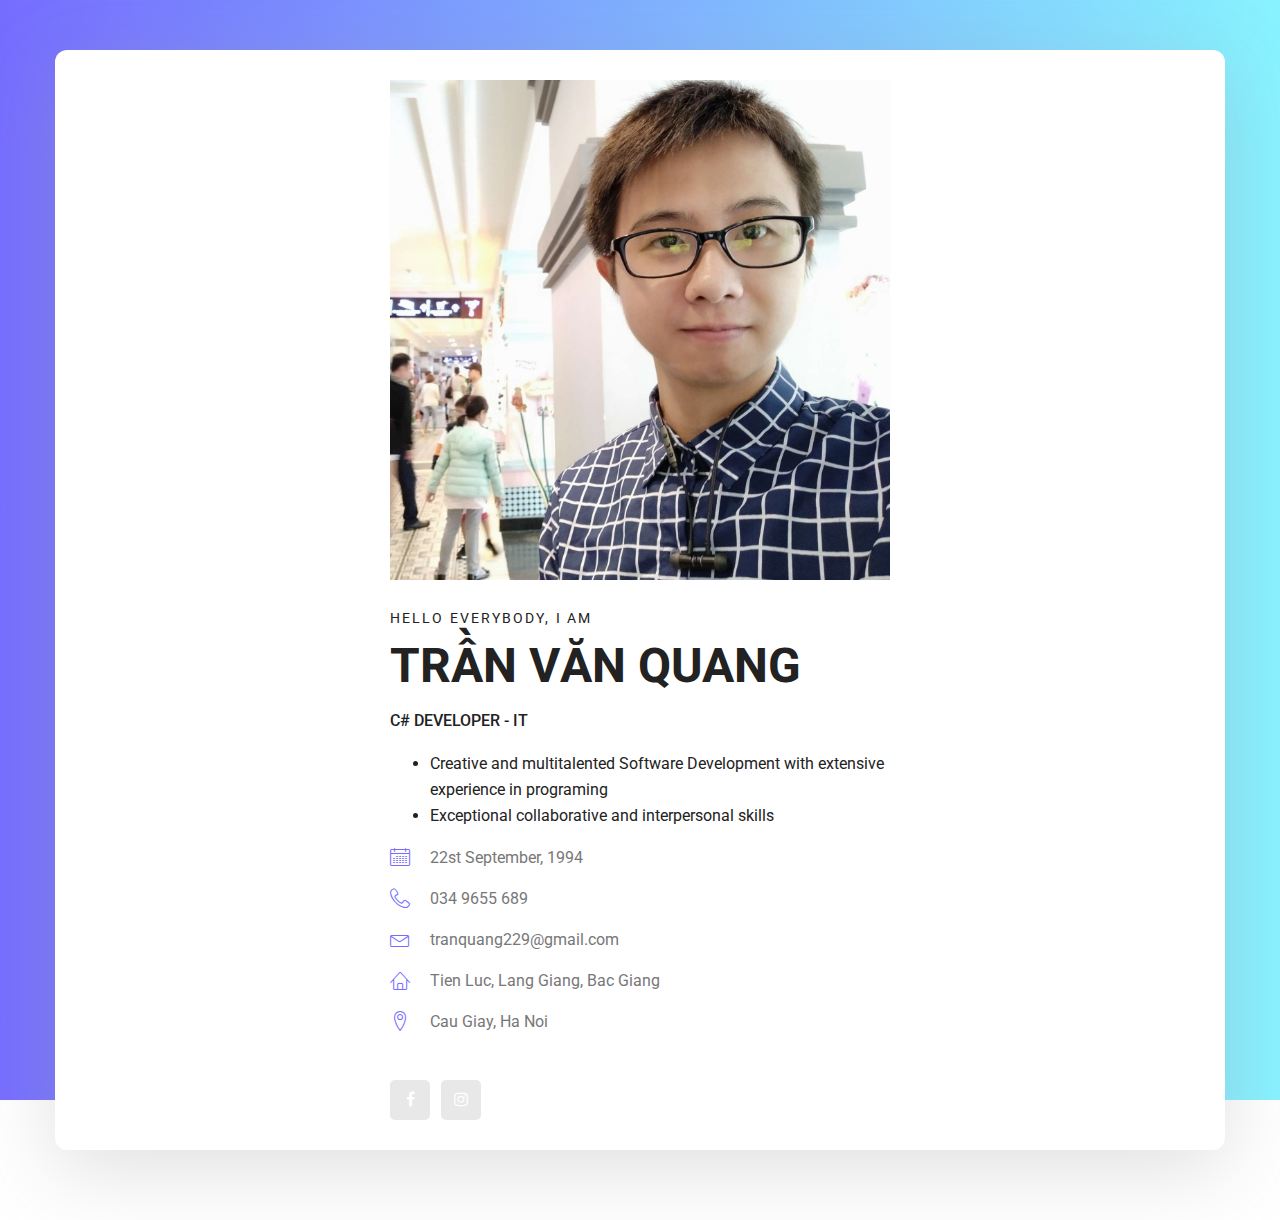
==== commit 2552fc7f: "update" ====
--- a/index.html
+++ b/index.html
@@ -1,2106 +1,97 @@
-<!DOCTYPE html>
-<!-- saved from url=(0028)https://fujikobura.com/lp_1/ -->
-<html lang="vi">
+<!doctype html>
+<html lang="en">
 
 <head>
-  <meta http-equiv="Content-Type" content="text/html; charset=UTF-8">
-  <style class="vjs-styles-defaults">
-    .video-js {
-      width: 300px;
-      height: 150px;
-    }
-
-    .vjs-fluid {
-      padding-top: 56.25%
-    }
-  </style>
-
-
-  <meta name="viewport" content="width=device-width, initial-scale=1">
-  <meta name="keywords" content="Áo ngực Nhật Bản A">
-  <meta name="description" content="Áo ngực Nhật Bản A">
-  <title>
-    Áo ngực Nhật Bản A</title>
-  <meta name="viewport" content="width=device-width, initial-scale=1">
-  <meta property="og:title" content=" Áo ngực Nhật Bản A">
-  <meta property="og:image" content="https://fujikobura.com/lp_1/images/banner.png">
-  <link rel="shortcut icon" href="./lp_1_files/logo.png" type="image/png">
-
-  <link rel="stylesheet" href="./lp_1_files/slick_1.css">
-  <link rel="stylesheet" media="screen" href="./lp_1_files/style.css">
-
-  <link rel="stylesheet" href="./lp_1_files/animate.css">
-
-  <link rel="stylesheet" type="text/css" href="./lp_1_files/style_menu.css">
-
-
-
-  <link rel="stylesheet" href="./lp_1_files/font-awesome.min.css">
-  <link rel="stylesheet" href="./lp_1_files/bootstrap.min.css">
-  <link rel="stylesheet" href="./lp_1_files/all.css">
-
-  <link rel="stylesheet" type="text/css" href="./lp_1_files/style(1).css">
-  <script type="text/javascript" async="" src="./lp_1_files/analytics.js"></script>
-  <script type="text/javascript" async="" src="./lp_1_files/f.txt"></script>
-  <script type="text/javascript" async="" src="./lp_1_files/657c3529.js"></script>
-  <script async="" src="./lp_1_files/cv.min.js"></script>
-  <script async="" src="./lp_1_files/gtm.js"></script>
-  <script src="./lp_1_files/jquery.min.js"></script>
-
-  <!-- Google Tag Manager -->
-  <script>(function (w, d, s, l, i) {
-      w[l] = w[l] || []; w[l].push({
-        'gtm.start':
-          new Date().getTime(), event: 'gtm.js'
-      }); var f = d.getElementsByTagName(s)[0],
-        j = d.createElement(s), dl = l != 'dataLayer' ? '&l=' + l : ''; j.async = true; j.src =
-          'https://www.googletagmanager.com/gtm.js?id=' + i + dl; f.parentNode.insertBefore(j, f);
-    })(window, document, 'script', 'dataLayer', 'GTM-PWH26VV');</script>
-  <!-- End Google Tag Manager -->
-
-
-  <script src="./lp_1_files/f(1).txt"></script>
+	<!-- Required meta tags -->
+	<meta charset="utf-8">
+	<meta name="viewport" content="width=device-width, initial-scale=1, shrink-to-fit=no">
+	<!-- <link rel="icon" href="img/favicon.png" type="image/png"> -->
+	<link rel="icon" href="img/personal.jpg" type="image/icon type">
+	<title>Trần Văn Quang</title>
+	<!-- Bootstrap CSS -->
+	<link rel="stylesheet" href="css/bootstrap.css">
+	<link rel="stylesheet" href="vendors/linericon/style.css">
+	<link rel="stylesheet" href="css/font-awesome.min.css">
+	<link rel="stylesheet" href="vendors/owl-carousel/owl.carousel.min.css">
+	<link rel="stylesheet" href="vendors/lightbox/simpleLightbox.css">
+	<link rel="stylesheet" href="vendors/nice-select/css/nice-select.css">
+	<link rel="stylesheet" href="vendors/animate-css/animate.css">
+	<link rel="stylesheet" href="vendors/popup/magnific-popup.css">
+	<link rel="stylesheet" href="vendors/flaticon/flaticon.css">
+	<!-- main css -->
+	<link rel="stylesheet" href="css/style.css">
+	<link rel="stylesheet" href="css/responsive.css">
 </head>
 
 <body>
 
-  <script>
-    (function (w, d, o, u, r, a, m) { w['slvrbullet'] = r; w[r] = w[r] || function () { (w[r].q = w[r].q || []).push(arguments) }, w[r].l = 1 * new Date(); a = d.createElement(o), m = d.getElementsByTagName(o)[0]; a.async = 1; a.src = u; m.parentNode.insertBefore(a, m); })(window, document, 'script', 'https://tr.slvrbullet.com/cv.min.js', 'sl');
-    var sl_cv_params = { 'domain': 'fujikobura.com', 'cc': 'w0000222104' }; sl('c', sl_cv_params);
-  </script>
-  <!-- Google Tag Manager (noscript) -->
-  <noscript><iframe src="https://www.googletagmanager.com/ns.html?id=GTM-PWH26VV" height="0" width="0"
-      style="display:none;visibility:hidden"></iframe></noscript>
-  <!-- End Google Tag Manager (noscript) -->
-  <div class="wrappers">
-    <section class="box1 hdpc">
-      <img src="./lp_1_files/1.jpg" alt="">
-    </section>
-    <section class="box1mb" style="display: none;">
-      <a href="https://fujikobura.com/lp_1/#box6"><img src="./lp_1_files/1mb.jpg" alt=""></a>
-    </section>
-    <section class="box1">
-      <a href="https://fujikobura.com/lp_1/#box6"><img src="./lp_1_files/2.jpg" alt=""></a>
-      <a href="https://fujikobura.com/lp_1/#box6" class="register">Đăng ký nhận ưu đãi ngay hôm nay nhé các bạn</a>
-    </section>
-    <section class="box3">
-      <div class="ngaybaygio">Ngay bây giờ ! <span class="gachduoi">Sở hữu vòng 1 với kích cỡ trong mơ!</span></div>
-      <div class="item2b2">
-        <div class="row">
-          <div class="col-md-8">
-            <div class="giatien">
-              <div class="dautien">Áp dụng cho sản phẩm đầu tiên</div>
-              <div class="gia">1,270,000 VNĐ</div>
-            </div>
-          </div>
-          <div class="col-md-4">
-            <div class="mienphi">
-              <div class="vanchuyen">Miễn phí vận chuyển</div>
-              <a href="https://fujikobura.com/lp_1/#box6">
-                <div class="uudai">
-                  <div class="nhan">Nhận ưu đãi <br>Cho 1 sản phẩm</div>
-                  <div class="muiten"><i class="fas fa-arrow-circle-right"></i></div>
-                </div>
-              </a>
-            </div>
-          </div>
-        </div>
-      </div>
-    </section>
-    <section class="box4">
-      <div class="container-fluid">
-        <div class="khung">
-          <div class="mua2">Mua 2 tặng 1</div>
-          <div class="item2b4">
-            <div class="row">
-              <div class="col-md-6">
-                <div class="imgsp"><img src="./lp_1_files/sp.png" alt=""></div>
-              </div>
-              <div class="col-md-6">
-                <div class="mienphivc">Miễn phí vận chuyển</div>
-                <div class="giaduoi">2,540,000 VNĐ</div>
-              </div>
-            </div>
-          </div>
-          <a href="https://fujikobura.com/lp_1/#box6">
-            <div class="nhanudai">Nhận ưu đãi áp dụng cho 2 sản phẩm <i class="fas fa-arrow-circle-right"></i></div>
-          </a>
-        </div>
-      </div>
-    </section>
-    <section class="box5">
-      <div class="bang">Bảng size <span class="xssm">XS・S・M </span> Lựa chọn sản phẩm phù hợp</div>
-      <img src="./lp_1_files/bang.jpg" alt="">
-    </section>
-    <section class="box6" id="box6">
-      <form id="dathang-form3" method="POST" action="https://kwangtran.github.io/thankspage.html"
-        onsubmit="return Payment3()">
-        <div class="thongtin">Thông tin sản phẩm</div>
-        <div class="item1box6">
-          <div class="row">
-            <div class="col-md-5">
-              <div class="spb6">
-                <div class="itemb6"><i class="fas fa-square-full"></i>Size</div>
-                <select name="size" id="size">
-                  <option value="">Chọn size</option>
-                  <option value="XS">XS</option>
-                  <option value="S">S</option>
-                  <option value="M">M</option>
 
-                </select>
-              </div>
-            </div>
-            <div class="col-md-5">
-              <div class="spb6">
-                <div class="itemb6"><i class="fas fa-square-full"></i> Sản phẩm</div>
-                <select name="spquantam" id="spquantam">
-                  <option value="">Chọn sản phẩm</option>
-                  <option value="1 sản phẩm">1 sản phẩm</option>
-                  <option value="mua 2 tặng 1">mua 2 tặng 1</option>
-                </select>
-              </div>
-            </div>
-
-            <div class="col-md-2">
-              <div class="spb6">
-                <div class="itemb6"><i class="fas fa-square-full"></i> Số lượng</div>
-                <select name="soluong" id="soluong">
-                  <option value="1">1</option>
-
-
-                </select>
-              </div>
-            </div>
-            <!--   <div class="col-md-2">
-            <div class="spb6">
-              <div class="itemb6"><i class="fas fa-square-full"></i> Size</div>
-              <select name="" id="">
-                <option value="">S</option>
-                <option value="">M</option>
-                <option value="">L</option>
-                <option value="">XL</option>
-                <option value="">XXL</option>
-              </select>
-            </div>
-          </div> -->
-          </div>
-        </div>
-        <div class="item2box6">
-          <div class="thongtin">Thông tin khách hàng</div>
-          <div class="boxinput">
-            <div class="row">
-              <div class="col-md-4">
-                <div class="ten">Họ tên <span class="batbuoc">Bắt buộc</span></div>
-              </div>
-              <div class="col-md-5">
-                <div class="inputsb">
-                  <input type="text" placeholder="" name="name" id="name">
-                </div>
-              </div>
-            </div>
-          </div>
-          <div class="boxinput">
-            <div class="row">
-              <div class="col-md-4">
-                <div class="ten">Địa chỉ <span class="batbuoc">Bắt buộc</span></div>
-              </div>
-              <div class="col-md-5">
-                <div class="inputsb">
-                  <input type="text" placeholder="" id="address" name="address">
-                </div>
-              </div>
-            </div>
-          </div>
-          <div class="boxinput">
-            <div class="row">
-              <div class="col-md-4">
-                <div class="ten">Số điện thoại <span class="batbuoc">Bắt buộc</span></div>
-              </div>
-              <div class="col-md-5">
-                <div class="inputsb">
-                  <input type="text" placeholder="" id="phone3" name="mobile" onkeypress="return forceNumber3(event);"
-                    maxlength="11">
-                </div>
-              </div>
-            </div>
-          </div>
-          <!-- <div class="buttonsss"><button>Để lại thông tin để mua hàng</button></div> -->
-          <div class="buttonsss"><button>Đi đến trang mua hàng thankspage nhé</button></div>
-        </div>
-      </form>
-      <!-- <div class="buttonsss"><button>Đi đến trang mua hàng thankspage Bấm vào đây</button></div> -->
-      <div class="buttonsss"><a href="thankspage">Đi đến trang mua hàng thankspage Bấm vào đây</a></button></div>
-      <div class="buttonsss"><a href="thankspage.html">Đi đến trang mua hàng thankspage .html Bấm vào đây</a></button>
-      </div>
-    </section>
-    <script>
-      function forceNumber2(event) {
-        var value = document.getElementById('phone2').value;
-        var keyCode = event.keyCode ? event.keyCode : event.charCode;
-        if (keyCode != 48 && value.length < 1) {
-          BootstrapDialog.alert({
-            title: 'Thông Báo',
-            message: 'Số đầu là 0',
-            type: BootstrapDialog.TYPE_WARNING,
-            size: BootstrapDialog.SIZE_SMALL,
-            closable: true,
-            buttonLabel: 'Close'
-          });
-          $("#dathang-form2 #phone2").focus();
-          return false;
-        }
-        if ((keyCode < 48 || keyCode > 58) && keyCode != 8 && keyCode != 9 && keyCode != 32 && keyCode != 37 && keyCode != 39 && keyCode != 40 && keyCode != 41 && keyCode != 43 && keyCode != 45 && keyCode != 46) {
-          BootstrapDialog.alert({
-            title: 'Thông Báo',
-            message: 'Vui lòng nhập số.',
-            type: BootstrapDialog.TYPE_WARNING,
-            size: BootstrapDialog.SIZE_SMALL,
-            closable: true,
-            buttonLabel: 'Close'
-          });
-          $("#dathang-form2 #phone2").focus();
-          return false;
-        }
-      }
-      $('#dathang-form2 input[name=luachonsp]').on('change', function () {
-        document.getElementById("luachon").value = $('input[name=luachonsp]:checked', '#dathang-form2').val();
-      });
+	<!--================Home Banner Area =================-->
+	<section class="home_banner_area">
+		<div class="container box_1620">
+			<div class="banner_inner d-flex align-items-center">
+				<div class="banner_content">
+					<div class="media">
+						<div class="d-flex">
+							<img src="img/personal.jpg" alt="">
+						</div>
+						<div class="media-body">
+							<div class="personal_text">
+								<h6>Hello Everybody, i am</h6>
+								<h3>Trần Văn Quang</h3>
+								<h4>C# Developer - IT</h4>
+								<ul>
+									<li>Creative and multitalented Software Development with extensive experience in
+										programing</li>
+									<li>Exceptional collaborative and interpersonal skills</li>
+								</ul>
+								<ul class="list basic_info">
+									<li><a href="#"><i class="lnr lnr-calendar-full"></i> 22st September, 1994</a></li>
+									<li><a href="#"><i class="lnr lnr-phone-handset"></i> 034 9655 689</a></li>
+									<li><a href="#"><i class="lnr lnr-envelope"></i> tranquang229@gmail.com</a></li>
+									<li><a href="#"><i class="lnr lnr-home"></i> Tien Luc, Lang Giang, Bac Giang</a>
+									</li>
+									<li><a href="#"><i class="lnr lnr-map-marker"></i> Cau Giay, Ha Noi</a></li>
+								</ul>
+								<ul class="list personal_social">
+									<li><a href="https://www.facebook.com/tranquanghero229"><i
+												class="fa fa-facebook"></i></a>
+									</li>
+									<li><a href="https://www.instagram.com/tranquang229"><i
+												class="fa fa-instagram"></i></a></li>
+								</ul>
+							</div>
+						</div>
+					</div>
+				</div>
+			</div>
+		</div>
+	</section>
+	<!--================End Home Banner Area =================-->
 
 
 
 
-      function forceNumber3(event) {
-        var value = document.getElementById('phone3').value;
-        var keyCode = event.keyCode ? event.keyCode : event.charCode;
-        if (keyCode != 48 && value.length < 1) {
-          BootstrapDialog.alert({
-            title: 'Thông Báo',
-            message: 'Số đầu là 0',
-            type: BootstrapDialog.TYPE_WARNING,
-            size: BootstrapDialog.SIZE_SMALL,
-            closable: true,
-            buttonLabel: 'Close'
-          });
-          $("#dathang-form3 #phone3").focus();
-          return false;
-        }
-        if ((keyCode < 48 || keyCode > 58) && keyCode != 8 && keyCode != 9 && keyCode != 32 && keyCode != 37 && keyCode != 39 && keyCode != 40 && keyCode != 41 && keyCode != 43 && keyCode != 45 && keyCode != 46) {
-          BootstrapDialog.alert({
-            title: 'Thông Báo',
-            message: 'Vui lòng nhập số.',
-            type: BootstrapDialog.TYPE_WARNING,
-            size: BootstrapDialog.SIZE_SMALL,
-            closable: true,
-            buttonLabel: 'Close'
-          });
-          $("#dathang-form3 #phone3").focus();
-          return false;
-        }
-      }
-      $('#dathang-form3 input[name=luachonsp]').on('change', function () {
-        document.getElementById("luachon").value = $('input[name=luachonsp]:checked', '#dathang-form3').val();
-      });
 
 
 
-
-      function forceNumber12(event) {
-        var value = document.getElementById('phone12').value;
-        var keyCode = event.keyCode ? event.keyCode : event.charCode;
-        if (keyCode != 48 && value.length < 1) {
-          BootstrapDialog.alert({
-            title: 'Thông Báo',
-            message: 'Số đầu là 0',
-            type: BootstrapDialog.TYPE_WARNING,
-            size: BootstrapDialog.SIZE_SMALL,
-            closable: true,
-            buttonLabel: 'Close'
-          });
-          $("#dathang-form12 #phone12").focus();
-          return false;
-        }
-        if ((keyCode < 48 || keyCode > 58) && keyCode != 8 && keyCode != 9 && keyCode != 32 && keyCode != 37 && keyCode != 39 && keyCode != 40 && keyCode != 41 && keyCode != 43 && keyCode != 45 && keyCode != 46) {
-          BootstrapDialog.alert({
-            title: 'Thông Báo',
-            message: 'Vui lòng nhập số.',
-            type: BootstrapDialog.TYPE_WARNING,
-            size: BootstrapDialog.SIZE_SMALL,
-            closable: true,
-            buttonLabel: 'Close'
-          });
-          $("#dathang-form12 #phone12").focus();
-          return false;
-        }
-      }
-      $('#dathang-form12 input[name=luachonsp]').on('change', function () {
-        document.getElementById("luachon").value = $('input[name=luachonsp]:checked', '#dathang-form12').val();
-      }); 
-    </script>
-    <script async="" src="./lp_1_files/main2.js" type="text/javascript"></script>
-    <script async="" src="./lp_1_files/flickity.pkgd.min.js" type="text/javascript"></script>
-    <script src="./lp_1_files/bootstrap.min.js"></script>
-    <script async="" src="./lp_1_files/bootstrap-dialog.min.js" type="text/javascript"></script>
-  </div>
-
-  <script type="text/javascript">
-    $(document).on('click', '.gotodiv', function (event) {
-      event.preventDefault();
-      var target = "#" + this.getAttribute('data-target');
-      $('html, body').animate({
-        scrollTop: $(target).offset().top - 35
-      }, 800);
-    });
-
-  </script>
-  <!--  wrapper -->
-
-
-  <div class="dky" id="t16">
-
-  </div>
-
-  <div class="fix-icon-right" id="fixedmenu" style="display: none;">
-    <div class="row-fluid">
-      <ul class="unstyled">
-        <li style="    list-style: none;">
-          <a href="https://fujikobura.com/lp_1/" title="Top"><img src="./lp_1_files/gotop.gif" class="scrollup"
-              alt="Top" title="Top"></a>
-        </li>
-      </ul>
-    </div>
-  </div>
-  <script type="text/javascript">
-    $(document).scroll(function () {
-      var curPos = $(document).scrollTop();
-      if (curPos >= 350) {
-        $('#fixedmenu').show(10);
-      } else {
-        $('#fixedmenu').hide(10);
-      }
-    });
-    $('.scrollup').click(function () {
-      $("html, body").animate({ scrollTop: 0 }, 600);
-      return false;
-    });
-  </script>
-  <script type="text/javascript">
-    jQuery("document").ready(function ($) {
-
-      var nav = $('#menu');
-
-      $(window).scroll(function () {
-        if ($(this).scrollTop() > 100) {
-          nav.addClass("scrollq");
-        } else {
-          nav.removeClass("scrollq");
-        }
-      });
-
-    });
-  </script>
-  <!-- 
-<style>.fb-livechat, .fb-widget{display: none}.ctrlq.fb-button, .ctrlq.fb-close{position: fixed; right: 24px; cursor: pointer}.ctrlq.fb-button{z-index: 999; background: url([data-uri]) center no-repeat #0084ff; width: 60px; height: 60px; text-align: center; bottom: 20px; border: 0; outline: 0; border-radius: 60px; -webkit-border-radius: 60px; -moz-border-radius: 60px; -ms-border-radius: 60px; -o-border-radius: 60px; box-shadow: 0 1px 6px rgba(0, 0, 0, .06), 0 2px 32px rgba(0, 0, 0, .16); -webkit-transition: box-shadow .2s ease; background-size: 80%; transition: all .2s ease-in-out}.ctrlq.fb-button:focus, .ctrlq.fb-button:hover{transform: scale(1.1); box-shadow: 0 2px 8px rgba(0, 0, 0, .09), 0 4px 40px rgba(0, 0, 0, .24)}.fb-widget{bottom: 10px;background: #fff; z-index: 1000; position: fixed; width: 360px; height: 435px; overflow: hidden; opacity: 0; bottom: 0; right: 24px; border-radius: 6px; -o-border-radius: 6px; -webkit-border-radius: 6px; box-shadow: 0 5px 40px rgba(0, 0, 0, .16); -webkit-box-shadow: 0 5px 40px rgba(0, 0, 0, .16); -moz-box-shadow: 0 5px 40px rgba(0, 0, 0, .16); -o-box-shadow: 0 5px 40px rgba(0, 0, 0, .16)}.fb-credit{text-align: center; margin-top: 8px}.fb-credit a{transition: none; color: #bec2c9; font-family: 'font2'; font-size: 12px; text-decoration: none; border: 0; font-weight: 400}.ctrlq.fb-overlay{z-index: 0; position: fixed; height: 100vh; width: 100vw; -webkit-transition: opacity .4s, visibility .4s; transition: opacity .4s, visibility .4s; top: 0; left: 0; background: rgba(0, 0, 0, .05); display: none}.ctrlq.fb-close{z-index: 4; padding: 0 6px; background: #365899; font-weight: 700; font-size: 11px; color: #fff; margin: 8px; border-radius: 3px}.ctrlq.fb-close::after{content: "X"; font-family: sans-serif}.bubble{width: 20px; height: 20px; background: #c00; color: #fff; position: absolute; z-index: 999999999; text-align: center; vertical-align: middle; top: -2px; left: -5px; border-radius: 50%;}.bubble-msg{font-family:'font2';width: 144px; left: -158px; top: 5px; position: relative; background: rgba(59, 89, 152, .8); color: #fff; padding: 5px 8px; border-radius: 8px; text-align: center; font-size: 13px;}</style> -->
-  <!-- <div class="fb-livechat">
-    <div class="ctrlq fb-overlay"></div>
-    <div class="fb-widget">
-        <div class="ctrlq fb-close"></div>
-        <div class="fb-page" data-href="https://www.facebook.com/Akito.com.vn/" data-tabs="messages" data-width="360" data-height="400" data-small-header="true" data-hide-cover="true" data-show-facepile="false"> </div>
-        <div class="fb-credit"> <a  target="_blank">Facebook</a> </div>
-        <div id="fb-root"></div>
-    </div>
-    <a href="https://www.facebook.com/Akito.com.vn/" title="Gửi tin nhắn cho chúng tôi qua Facebook" class="ctrlq fb-button">
-        <div class="bubble">1</div>
-        <div class="bubble-msg">Để được tư vấn 24/7</div>
-    </a>
-</div> -->
-  <!-- <script src="https://connect.facebook.net/en_US/sdk.js#xfbml=1&version=v2.9"></script><script>$(document).ready(function(){function detectmob(){if( navigator.userAgent.match(/Android/i) || navigator.userAgent.match(/webOS/i) || navigator.userAgent.match(/iPhone/i) || navigator.userAgent.match(/iPad/i) || navigator.userAgent.match(/iPod/i) || navigator.userAgent.match(/BlackBerry/i) || navigator.userAgent.match(/Windows Phone/i) ){return true;}else{return false;}}var t={delay: 125, overlay: $(".fb-overlay"), widget: $(".fb-widget"), button: $(".fb-button")}; setTimeout(function(){$("div.fb-livechat").fadeIn()}, 8 * t.delay); if(!detectmob()){$(".ctrlq").on("click", function(e){e.preventDefault(), t.overlay.is(":visible") ? (t.overlay.fadeOut(t.delay), t.widget.stop().animate({bottom: 0, opacity: 0}, 2 * t.delay, function(){$(this).hide("slow"), t.button.show()})) : t.button.fadeOut("medium", function(){t.widget.stop().show().animate({bottom: "30px", opacity: 1}, 2 * t.delay), t.overlay.fadeIn(t.delay)})})}});</script> -->
-  <div class="hotline">
-    <div id="phonering-alo-phoneIcon" class="phonering-alo-phone phonering-alo-green phonering-alo-show">
-      <div class="phonering-alo-ph-circle"></div>
-      <div class="phonering-alo-ph-circle-fill"></div>
-      <div class="phonering-alo-ph-img-circle">
-        <a class="pps-btn-img " title="Liên hệ" href="tel: 0987654321"> <img src="./lp_1_files/phonee.png" alt="Liên hệ"
-            width="50" class="img-responsive"> </a>
-      </div>
-    </div>
-  </div>
-  <!-- <div id="fb-root"></div>
-<script>
-    (function(d, s, id) {
-      var js, fjs = d.getElementsByTagName(s)[0];
-      if (d.getElementById(id))
-        return;
-      js = d.createElement(s);
-      js.id = id;
-      js.src = "//connect.facebook.net/vi_VN/sdk.js#xfbml=1&version=v2.5";
-      fjs.parentNode.insertBefore(js, fjs);
-    }(document, 'script', 'facebook-jssdk'));
-</script> -->
-  <style>
-    textarea#content::-webkit-input-placeholder {
-      color: #fff;
-      font-style: italic;
-    }
-
-    textarea#content:-moz-placeholder {
-      color: #fff;
-      font-style: italic;
-    }
-
-    /* Trình duyệt FF 4-18 */
-    textarea#content::-moz-placeholder {
-      color: #fff;
-      font-style: italic;
-    }
-
-    /* Trình duyệt FF 19+ */
-    textarea#content:-ms-input-placeholder {
-      color: #fff;
-      font-style: italic;
-    }
-
-    /* Trình duyệt IE 10+ */
-    input#name::-webkit-input-placeholder {
-      color: #fff;
-    }
-
-    input#name:-moz-placeholder {
-      color: #fff;
-    }
-
-    /* Trình duyệt FF 4-18 */
-    input#name::-moz-placeholder {
-      color: #fff;
-    }
-
-    /* Trình duyệt FF 19+ */
-    input#name:-ms-input-placeholder {
-      color: #fff;
-    }
-
-    /* Trình duyệt IE 10+ */
-    input#email::-webkit-input-placeholder {
-      color: #fff;
-    }
-
-    input#email:-moz-placeholder {
-      color: #fff;
-    }
-
-    /* Trình duyệt FF 4-18 */
-    input#email::-moz-placeholder {
-      color: #fff;
-    }
-
-    /* Trình duyệt FF 19+ */
-    input#email:-ms-input-placeholder {
-      color: #fff;
-    }
-
-    /* Trình duyệt IE 10+ */
-    input#mobile::-webkit-input-placeholder {
-      color: #fff;
-    }
-
-    input#mobile:-moz-placeholder {
-      color: #fff;
-    }
-
-    /* Trình duyệt FF 4-18 */
-    input#mobile::-moz-placeholder {
-      color: #fff;
-    }
-
-    /* Trình duyệt FF 19+ */
-    input#mobile:-ms-input-placeholder {
-      color: #fff;
-    }
-
-    /* Trình duyệt IE 10+ */
-    .form-control {
-      color: #fff;
-    }
-  </style>
-  <style type="text/css" media="screen">
-    .phonering-alo-phone {
-      position: fixed;
-      visibility: hidden;
-      background-color: transparent;
-      width: 200px;
-      height: 200px;
-      cursor: pointer;
-      z-index: 200000 !important;
-      left: -35px;
-      bottom: -50px;
-      display: block;
-      -webkit-backface-visibility: hidden;
-      -webkit-transform: translateZ(0);
-      transition: visibility .5s;
-    }
-
-    .phonering-alo-phone.phonering-alo-show {
-      visibility: visible
-    }
-
-    .phonering-alo-phone.phonering-alo-static {
-      opacity: .6
-    }
-
-    .phonering-alo-phone.phonering-alo-hover,
-    .phonering-alo-phone:hover {
-      opacity: 1
-    }
-
-    .phonering-alo-ph-circle {
-      width: 160px;
-      height: 160px;
-      top: 20px;
-      left: 20px;
-      position: absolute;
-      background-color: transparent;
-      border-radius: 100%;
-      border: 2px solid rgba(30, 30, 30, 0.4);
-      opacity: .1;
-      -webkit-animation: phonering-alo-circle-anim 1.2s infinite ease-in-out;
-      animation: phonering-alo-circle-anim 1.2s infinite ease-in-out;
-      transition: all .5s;
-      -webkit-transform-origin: 50% 50%;
-      -ms-transform-origin: 50% 50%;
-      transform-origin: 50% 50%
-    }
-
-    .phonering-alo-phone.phonering-alo-active .phonering-alo-ph-circle {
-      -webkit-animation: phonering-alo-circle-anim 1.1s infinite ease-in-out !important;
-      animation: phonering-alo-circle-anim 1.1s infinite ease-in-out !important
-    }
-
-    .phonering-alo-phone.phonering-alo-static .phonering-alo-ph-circle {
-      -webkit-animation: phonering-alo-circle-anim 2.2s infinite ease-in-out !important;
-      animation: phonering-alo-circle-anim 2.2s infinite ease-in-out !important
-    }
-
-    .phonering-alo-phone.phonering-alo-hover .phonering-alo-ph-circle,
-    .phonering-alo-phone:hover .phonering-alo-ph-circle {
-      border-color: #00aff2;
-      opacity: .5
-    }
-
-    .phonering-alo-phone.phonering-alo-green.phonering-alo-hover .phonering-alo-ph-circle,
-    .phonering-alo-phone.phonering-alo-green:hover .phonering-alo-ph-circle {
-      border-color: #272d6b;
-      opacity: .5
-    }
-
-    .phonering-alo-phone.phonering-alo-green .phonering-alo-ph-circle {
-      border-color: #00aff2;
-      opacity: .5
-    }
-
-    .phonering-alo-phone.phonering-alo-gray.phonering-alo-hover .phonering-alo-ph-circle,
-    .phonering-alo-phone.phonering-alo-gray:hover .phonering-alo-ph-circle {
-      border-color: #ccc;
-      opacity: .5
-    }
-
-    .phonering-alo-phone.phonering-alo-gray .phonering-alo-ph-circle {
-      border-color: #75eb50;
-      opacity: .5
-    }
-
-    .phonering-alo-ph-circle-fill {
-      width: 100px;
-      height: 100px;
-      top: 50px;
-      left: 50px;
-      position: absolute;
-      background-color: #000;
-      border-radius: 100%;
-      border: 2px solid transparent;
-      -webkit-animation: phonering-alo-circle-fill-anim 2.3s infinite ease-in-out;
-      animation: phonering-alo-circle-fill-anim 2.3s infinite ease-in-out;
-      transition: all .5s;
-      -webkit-transform-origin: 50% 50%;
-      -ms-transform-origin: 50% 50%;
-      transform-origin: 50% 50%
-    }
-
-    .phonering-alo-phone.phonering-alo-active .phonering-alo-ph-circle-fill {
-      -webkit-animation: phonering-alo-circle-fill-anim 1.7s infinite ease-in-out !important;
-      animation: phonering-alo-circle-fill-anim 1.7s infinite ease-in-out !important
-    }
-
-    .phonering-alo-phone.phonering-alo-static .phonering-alo-ph-circle-fill {
-      -webkit-animation: phonering-alo-circle-fill-anim 2.3s infinite ease-in-out !important;
-      animation: phonering-alo-circle-fill-anim 2.3s infinite ease-in-out !important;
-      opacity: 0 !important
-    }
-
-    .phonering-alo-phone.phonering-alo-hover .phonering-alo-ph-circle-fill,
-    .phonering-alo-phone:hover .phonering-alo-ph-circle-fill {
-      background-color: rgba(39, 45, 107, 0.5);
-      opacity: .75 !important
-    }
-
-    .phonering-alo-phone.phonering-alo-green.phonering-alo-hover .phonering-alo-ph-circle-fill,
-    .phonering-alo-phone.phonering-alo-green:hover .phonering-alo-ph-circle-fill {
-      background-color: rgba(39, 45, 107, 0.5);
-      opacity: .75 !important
-    }
-
-    .phonering-alo-phone.phonering-alo-green .phonering-alo-ph-circle-fill {
-      background-color: rgba(0, 175, 242, 0.5);
-    }
-
-    .phonering-alo-phone.phonering-alo-gray.phonering-alo-hover .phonering-alo-ph-circle-fill,
-    .phonering-alo-phone.phonering-alo-gray:hover .phonering-alo-ph-circle-fill {
-      background-color: rgba(204, 204, 204, 0.5);
-      opacity: .75 !important
-    }
-
-    .phonering-alo-phone.phonering-alo-gray .phonering-alo-ph-circle-fill {
-      background-color: rgba(117, 235, 80, 0.5);
-      opacity: .75 !important
-    }
-
-    .phonering-alo-ph-img-circle {
-      width: 60px;
-      height: 60px;
-      top: 70px;
-      left: 70px;
-      position: absolute;
-      background: rgba(30, 30, 30, 0.1) url([data-uri]) no-repeat center center;
-      border-radius: 100%;
-      border: 2px solid transparent;
-      -webkit-animation: phonering-alo-circle-img-anim 1s infinite ease-in-out;
-      animation: phonering-alo-circle-img-anim 1s infinite ease-in-out;
-      -webkit-transform-origin: 50% 50%;
-      -ms-transform-origin: 50% 50%;
-      transform-origin: 50% 50%
-    }
-
-    .phonering-alo-phone.phonering-alo-active .phonering-alo-ph-img-circle {
-      -webkit-animation: phonering-alo-circle-img-anim 1s infinite ease-in-out !important;
-      animation: phonering-alo-circle-img-anim 1s infinite ease-in-out !important
-    }
-
-    .phonering-alo-phone.phonering-alo-static .phonering-alo-ph-img-circle {
-      -webkit-animation: phonering-alo-circle-img-anim 0 infinite ease-in-out !important;
-      animation: phonering-alo-circle-img-anim 0 infinite ease-in-out !important
-    }
-
-    .phonering-alo-phone.phonering-alo-hover .phonering-alo-ph-img-circle,
-    .phonering-alo-phone:hover .phonering-alo-ph-img-circle {
-      background-color: #00aff2;
-    }
-
-    .phonering-alo-phone.phonering-alo-green.phonering-alo-hover .phonering-alo-ph-img-circle,
-    .phonering-alo-phone.phonering-alo-green:hover .phonering-alo-ph-img-circle {
-      background-color: #272d6b;
-    }
-
-    .phonering-alo-phone.phonering-alo-green .phonering-alo-ph-img-circle {
-      background-color: #00aff2;
-    }
-
-    .phonering-alo-phone.phonering-alo-gray.phonering-alo-hover .phonering-alo-ph-img-circle,
-    .phonering-alo-phone.phonering-alo-gray:hover .phonering-alo-ph-img-circle {
-      background-color: #ccc;
-    }
-
-    .phonering-alo-phone.phonering-alo-gray .phonering-alo-ph-img-circle {
-      background-color: #75eb50
-    }
-
-    @-webkit-keyframes phonering-alo-circle-anim {
-      0% {
-        -webkit-transform: rotate(0) scale(.5) skew(1deg);
-        -webkit-opacity: .1
-      }
-
-      30% {
-        -webkit-transform: rotate(0) scale(.7) skew(1deg);
-        -webkit-opacity: .5
-      }
-
-      100% {
-        -webkit-transform: rotate(0) scale(1) skew(1deg);
-        -webkit-opacity: .1
-      }
-    }
-
-    @-webkit-keyframes phonering-alo-circle-fill-anim {
-      0% {
-        -webkit-transform: rotate(0) scale(.7) skew(1deg);
-        opacity: .2
-      }
-
-      50% {
-        -webkit-transform: rotate(0) scale(1) skew(1deg);
-        opacity: .2
-      }
-
-      100% {
-        -webkit-transform: rotate(0) scale(.7) skew(1deg);
-        opacity: .2
-      }
-    }
-
-    @-webkit-keyframes phonering-alo-circle-img-anim {
-      0% {
-        -webkit-transform: rotate(0) scale(1) skew(1deg)
-      }
-
-      10% {
-        -webkit-transform: rotate(-25deg) scale(1) skew(1deg)
-      }
-
-      20% {
-        -webkit-transform: rotate(25deg) scale(1) skew(1deg)
-      }
-
-      30% {
-        -webkit-transform: rotate(-25deg) scale(1) skew(1deg)
-      }
-
-      40% {
-        -webkit-transform: rotate(25deg) scale(1) skew(1deg)
-      }
-
-      50% {
-        -webkit-transform: rotate(0) scale(1) skew(1deg)
-      }
-
-      100% {
-        -webkit-transform: rotate(0) scale(1) skew(1deg)
-      }
-    }
-
-    @-webkit-keyframes phonering-alo-circle-anim {
-      0% {
-        -webkit-transform: rotate(0) scale(.5) skew(1deg);
-        transform: rotate(0) scale(.5) skew(1deg);
-        opacity: .1
-      }
-
-      30% {
-        -webkit-transform: rotate(0) scale(.7) skew(1deg);
-        transform: rotate(0) scale(.7) skew(1deg);
-        opacity: .5
-      }
-
-      100% {
-        -webkit-transform: rotate(0) scale(1) skew(1deg);
-        transform: rotate(0) scale(1) skew(1deg);
-        opacity: .1
-      }
-    }
-
-    @keyframes phonering-alo-circle-anim {
-      0% {
-        -webkit-transform: rotate(0) scale(.5) skew(1deg);
-        transform: rotate(0) scale(.5) skew(1deg);
-        opacity: .1
-      }
-
-      30% {
-        -webkit-transform: rotate(0) scale(.7) skew(1deg);
-        transform: rotate(0) scale(.7) skew(1deg);
-        opacity: .5
-      }
-
-      100% {
-        -webkit-transform: rotate(0) scale(1) skew(1deg);
-        transform: rotate(0) scale(1) skew(1deg);
-        opacity: .1
-      }
-    }
-
-    @-webkit-keyframes phonering-alo-circle-fill-anim {
-      0% {
-        -webkit-transform: rotate(0) scale(.7) skew(1deg);
-        transform: rotate(0) scale(.7) skew(1deg);
-        opacity: .2
-      }
-
-      50% {
-        -webkit-transform: rotate(0) scale(1) skew(1deg);
-        transform: rotate(0) scale(1) skew(1deg);
-        opacity: .2
-      }
-
-      100% {
-        -webkit-transform: rotate(0) scale(.7) skew(1deg);
-        transform: rotate(0) scale(.7) skew(1deg);
-        opacity: .2
-      }
-    }
-
-    @keyframes phonering-alo-circle-fill-anim {
-      0% {
-        -webkit-transform: rotate(0) scale(.7) skew(1deg);
-        transform: rotate(0) scale(.7) skew(1deg);
-        opacity: .2
-      }
-
-      50% {
-        -webkit-transform: rotate(0) scale(1) skew(1deg);
-        transform: rotate(0) scale(1) skew(1deg);
-        opacity: .2
-      }
-
-      100% {
-        -webkit-transform: rotate(0) scale(.7) skew(1deg);
-        transform: rotate(0) scale(.7) skew(1deg);
-        opacity: .2
-      }
-    }
-
-    @-webkit-keyframes phonering-alo-circle-img-anim {
-      0% {
-        -webkit-transform: rotate(0) scale(1) skew(1deg);
-        transform: rotate(0) scale(1) skew(1deg)
-      }
-
-      10% {
-        -webkit-transform: rotate(-25deg) scale(1) skew(1deg);
-        transform: rotate(-25deg) scale(1) skew(1deg)
-      }
-
-      20% {
-        -webkit-transform: rotate(25deg) scale(1) skew(1deg);
-        transform: rotate(25deg) scale(1) skew(1deg)
-      }
-
-      30% {
-        -webkit-transform: rotate(-25deg) scale(1) skew(1deg);
-        transform: rotate(-25deg) scale(1) skew(1deg)
-      }
-
-      40% {
-        -webkit-transform: rotate(25deg) scale(1) skew(1deg);
-        transform: rotate(25deg) scale(1) skew(1deg)
-      }
-
-      50% {
-        -webkit-transform: rotate(0) scale(1) skew(1deg);
-        transform: rotate(0) scale(1) skew(1deg)
-      }
-
-      100% {
-        -webkit-transform: rotate(0) scale(1) skew(1deg);
-        transform: rotate(0) scale(1) skew(1deg)
-      }
-    }
-
-    @keyframes phonering-alo-circle-img-anim {
-      0% {
-        -webkit-transform: rotate(0) scale(1) skew(1deg);
-        transform: rotate(0) scale(1) skew(1deg)
-      }
-
-      10% {
-        -webkit-transform: rotate(-25deg) scale(1) skew(1deg);
-        transform: rotate(-25deg) scale(1) skew(1deg)
-      }
-
-      20% {
-        -webkit-transform: rotate(25deg) scale(1) skew(1deg);
-        transform: rotate(25deg) scale(1) skew(1deg)
-      }
-
-      30% {
-        -webkit-transform: rotate(-25deg) scale(1) skew(1deg);
-        transform: rotate(-25deg) scale(1) skew(1deg)
-      }
-
-      40% {
-        -webkit-transform: rotate(25deg) scale(1) skew(1deg);
-        transform: rotate(25deg) scale(1) skew(1deg)
-      }
-
-      50% {
-        -webkit-transform: rotate(0) scale(1) skew(1deg);
-        transform: rotate(0) scale(1) skew(1deg)
-      }
-
-      100% {
-        -webkit-transform: rotate(0) scale(1) skew(1deg);
-        transform: rotate(0) scale(1) skew(1deg)
-      }
-    }
-  </style>
-
-  <script src="./lp_1_files/slick.min.js"></script>
-
-  <script src="./lp_1_files/slick.js" type="text/javascript"></script>
-
-
-
-
-  <script src="./lp_1_files/wow.min.js"></script>
-  <script>
-    new WOW().init();
-  </script>
-  <script>var scrOnf = document.createElement("script"); scrOnf.src = "https://trackingtest.onfluencer.net/tracking/script?code=juYywhh%2fvL48sUF5rtJbyg%3d%3d&ts=" + new Date().getTime(); document.getElementsByTagName("head")[0].appendChild(scrOnf);</script>
-
-
-
-  <script type="text/javascript" id="" src="./lp_1_files/js"></script>
-  <script type="text/javascript" id="" src="./lp_1_files/js(1)"></script>
-  <script type="text/javascript"
-    id="">window._pt_lt = (new Date).getTime(); window._pt_sp_2 = []; _pt_sp_2.push("setAccount,657c3529"); var _protocol = "https:" == document.location.protocol ? " https://" : " http://"; (function () { var a = document.createElement("script"); a.type = "text/javascript"; a.async = !0; a.src = _protocol + "js.ptengine.jp/657c3529.js"; var b = document.getElementsByTagName("script")[0]; b.parentNode.insertBefore(a, b) })();</script>
-  <script type="text/javascript"
-    id="">window.dataLayer = window.dataLayer || []; function gtag() { dataLayer.push(arguments) } gtag("js", new Date); gtag("config", "AW-783936295");</script>
-
-  <script type="text/javascript"
-    id="">window.dataLayer = window.dataLayer || []; function gtag() { dataLayer.push(arguments) } gtag("js", new Date); gtag("config", "UA-153185601-6");</script>
-  <iframe src="./lp_1_files/pixel.html" style="display: none;"></iframe>
+	<!-- Optional JavaScript -->
+	<!-- jQuery first, then Popper.js, then Bootstrap JS -->
+	<script src="js/jquery-3.3.1.min.js"></script>
+	<script src="js/popper.js"></script>
+	<script src="js/bootstrap.min.js"></script>
+	<script src="js/stellar.js"></script>
+	<script src="vendors/lightbox/simpleLightbox.min.js"></script>
+	<script src="vendors/nice-select/js/jquery.nice-select.min.js"></script>
+	<script src="vendors/isotope/imagesloaded.pkgd.min.js"></script>
+	<script src="vendors/isotope/isotope.pkgd.min.js"></script>
+	<script src="vendors/owl-carousel/owl.carousel.min.js"></script>
+	<script src="vendors/popup/jquery.magnific-popup.min.js"></script>
+	<script src="js/jquery.ajaxchimp.min.js"></script>
+	<script src="vendors/counter-up/jquery.waypoints.min.js"></script>
+	<script src="vendors/counter-up/jquery.counterup.min.js"></script>
+	<script src="js/mail-script.js"></script>
+	<script src="js/theme.js"></script>
 </body>
-<div class="fika-reader-mode" id="fika-reader" style="display: none;">
-  <div id="fika" class="fika-app theme-vanilla">
-    <!--drawer-->
-    <div class="fika-tool">
-      <!--open--><button class="fika-btn fika-btn-icon mr-1 fika-whats-new" id="fika-tool-btn"
-        data-whats-new="menu"><svg class="fika-icon" viewBox="0 0 24 24">
-          <path d="M15.41 16.59L10.83 12l4.58-4.59L14 6l-6 6 6 6 1.41-1.41z"></path>
-        </svg></button>
-      <!--toc--><button class="fika-btn fika-btn-icon" id="fika-toc-btn"><svg class="fika-icon" viewBox="0 0 24 24">
-          <path
-            d="M4 13c.55 0 1-.45 1-1s-.45-1-1-1-1 .45-1 1 .45 1 1 1zm0 4c.55 0 1-.45 1-1s-.45-1-1-1-1 .45-1 1 .45 1 1 1zm0-8c.55 0 1-.45 1-1s-.45-1-1-1-1 .45-1 1 .45 1 1 1zm4 4h12c.55 0 1-.45 1-1s-.45-1-1-1H8c-.55 0-1 .45-1 1s.45 1 1 1zm0 4h12c.55 0 1-.45 1-1s-.45-1-1-1H8c-.55 0-1 .45-1 1s.45 1 1 1zM7 8c0 .55.45 1 1 1h12c.55 0 1-.45 1-1s-.45-1-1-1H8c-.55 0-1 .45-1 1zm-3 5c.55 0 1-.45 1-1s-.45-1-1-1-1 .45-1 1 .45 1 1 1zm0 4c.55 0 1-.45 1-1s-.45-1-1-1-1 .45-1 1 .45 1 1 1zm0-8c.55 0 1-.45 1-1s-.45-1-1-1-1 .45-1 1 .45 1 1 1zm4 4h12c.55 0 1-.45 1-1s-.45-1-1-1H8c-.55 0-1 .45-1 1s.45 1 1 1zm0 4h12c.55 0 1-.45 1-1s-.45-1-1-1H8c-.55 0-1 .45-1 1s.45 1 1 1zM7 8c0 .55.45 1 1 1h12c.55 0 1-.45 1-1s-.45-1-1-1H8c-.55 0-1 .45-1 1z">
-          </path>
-        </svg>
-        <div class="fika-tooltip">TOC</div>
-      </button><button class="fika-btn fika-btn-icon fika-whats-new" id="fika-settings" data-whats-new="settings"><svg
-          class="fika-icon" width="20px" height="20px" viewBox="0 0 20 20">
-          <path
-            d="M15.95 10.78c.03-.25.05-.51.05-.78s-.02-.53-.06-.78l1.69-1.32c.15-.12.19-.34.1-.51l-1.6-2.77c-.1-.18-.31-.24-.49-.18l-1.99.8c-.42-.32-.86-.58-1.35-.78L12 2.34c-.03-.2-.2-.34-.4-.34H8.4c-.2 0-.36.14-.39.34l-.3 2.12c-.49.2-.94.47-1.35.78l-1.99-.8c-.18-.07-.39 0-.49.18l-1.6 2.77c-.1.18-.06.39.1.51l1.69 1.32c-.04.25-.07.52-.07.78s.02.53.06.78L2.37 12.1c-.15.12-.19.34-.1.51l1.6 2.77c.1.18.31.24.49.18l1.99-.8c.42.32.86.58 1.35.78l.3 2.12c.04.2.2.34.4.34h3.2c.2 0 .37-.14.39-.34l.3-2.12c.49-.2.94-.47 1.35-.78l1.99.8c.18.07.39 0 .49-.18l1.6-2.77c.1-.18.06-.39-.1-.51l-1.67-1.32zM10 13c-1.65 0-3-1.35-3-3s1.35-3 3-3 3 1.35 3 3-1.35 3-3 3z">
-          </path>
-        </svg>
-        <div class="fika-tooltip">Settings</div>
-      </button>
-      <!--appearance settings-->
-      <div class="fika-menu">
-        <div class="fika-menu-nav d-flex flex-column">
-          <div class="fika-menu-nav-item active">Text</div>
-          <div class="fika-menu-nav-item">Theme</div>
-          <div class="fika-menu-nav-item fika-pro">Autopilot</div>
-          <div class="flex-fill"></div><a class="fika-menu-nav-item small flex-y-center fika-share-fika" data-type="fb"
-            style="display:none;margin-bottom: -6px;margin-left: -4px"
-            href="https://www.facebook.com/dialog/feed?app_id=393950891439557&amp;display=popup&amp;link=https://chrome.google.com/webstore/detail/fika-reader-mode/fbcdnjeoghampomjjaahjgjghdjdbbcj"
-            target="_blank"><svg class="fika-icon" height="20px" width="20px" viewBox="0 0 32 32">
-              <path class="st0"
-                d="M21.2,9.2h-2c-1.5,0-1.9,0.8-1.9,1.8v2.5h3.8l-0.8,3.7h-3l0.1,8.9h-3.7v-8.8h-3v-3.8h3v-3c0-3.1,2-4.6,4.7-4.6C19.9,5.9,21,6,21.2,6V9.2z">
-              </path>
-            </svg>Share to Facebook</a><a class="fika-menu-nav-item small flex-y-center fika-share-fika" data-type="tw"
-            style="display:none;margin-bottom: -6px;margin-left: -4px"
-            href="https://twitter.com/intent/retweet?tweet_id=1117715831540965376" target="_blank"><svg
-              class="fika-icon" height="20px" width="20px" viewBox="0 0 32 32">
-              <path class="st0"
-                d="M23.9,11.9c0,0.2,0,0.3,0,0.5c0,5.3-4.1,11.4-11.4,11.4c-2.2,0-4.4-0.7-6.2-1.8c0.3,0.1,0.7,0.1,1,0.1c1.9,0,3.7-0.7,5-1.7c-1.7,0-3.3-1.2-3.8-2.8c0.2,0.1,0.5,0.1,0.7,0.1c0.4,0,0.7,0,1.1-0.1c-1.9-0.4-3.3-2-3.3-3.9v-0.1c0.5,0.3,1.1,0.5,1.8,0.5c-1.1-0.7-1.8-2-1.8-3.3c0-0.7,0.2-1.4,0.6-2c2,2.4,4.9,4,8.4,4.1c0-0.3-0.1-0.6-0.1-0.9c0-2.2,1.8-4,4-4C21,8,22,8.5,22.8,9.3c0.9-0.2,1.7-0.5,2.5-1c-0.3,0.9-1,1.7-1.8,2.2c0.8,0,1.5-0.2,2.3-0.6C25.2,10.8,24.6,11.4,23.9,11.9z">
-              </path>
-            </svg>Share to Twitter</a><a class="fika-menu-nav-item small mb-1" href="http://fika.io/updatelog"
-            target="_blank">What's new</a>
-          <!--                <div class="fika-menu-nav-item static small" style="font-size: 12px;-->
-          <!--    line-height: 16px;" id="fika-beta-info">-->
-          <!--                    <div class="fika-pro" style=" margin-left: -4px;"></div>-->
-          <!--                    Login and share Fika to gain BETA access.-->
-          <!--                </div>-->
-          <!--<a class="fika-menu-nav-item small" href="http://fika.io/pro" target="_blank">Upgrade to Pro</a>-->
-          <div class="fika-menu-login">
-            <div class="fika-login px-2">
-              <div class="mb-1">Log in</div>
-              <div>with Google account</div>
-            </div>
-            <div class="fika-loading" id="fika-loading-login"
-              style="display: none;position: absolute;right: 16px;bottom: 24px;"></div>
-          </div>
-        </div>
-        <div class="fika-menu-view-cont">
-          <!--text-->
-          <div class="fika-menu-view" style="display: block">
-            <div class="fika-menu-label">Text</div>
-            <div class="fika-tab">
-              <div class="fika-tab-item" style="font-size:12px" data-sel="size-small">small</div>
-              <div class="fika-tab-item active" style="font-size:14px" data-sel="size-medium">medium</div>
-              <div class="fika-tab-item" style="font-size:16px" data-sel="size-large">large</div>
-            </div>
-            <div class="fika-menu-label mt-3">Alignment</div>
-            <div class="fika-tab">
-              <div class="fika-tab-item active" data-sel="align-normal">normal</div>
-              <div class="fika-tab-item" data-sel="align-justify">justify</div>
-            </div>
-            <div class="fika-menu-label mt-3">Font</div>
-            <div class="fika-select fika-select-fonts">
-              <div class="fika-select-item font-arial" data-sel="font-arial">Arial</div>
-              <div class="fika-select-item font-courier" data-sel="font-courier">Courier</div>
-              <div class="fika-select-item font-georgia active" data-sel="font-georgia">Georgia</div>
-              <div class="fika-select-item font-merriweather" data-sel="font-merriweather">Merriweather</div>
-              <div class="fika-select-item font-openSans" data-sel="font-openSans">Open Sans</div>
-              <div class="fika-select-item font-palatino" data-sel="font-palatino">Palatino</div>
-            </div>
-          </div>
-          <!--theme-->
-          <div class="fika-menu-view" data-tab="theme">
-            <div class="fika-menu-label">Theme Color</div>
-            <div class="fika-select-themes">
-              <div class="fika-select-theme theme-vanilla active" data-sel="theme-vanilla"></div>
-              <div class="fika-select-theme theme-latte" data-sel="theme-latte"></div>
-              <div class="fika-select-theme theme-blabar" data-sel="theme-blabar"></div>
-              <div class="fika-select-theme theme-licorice" data-sel="theme-licorice"></div>
-            </div>
-            <div class="fika-pro-item has-unlock-btn fika-disabled">
-              <div class="fika-share-to-unlock">
-                <div style="font-weight: bold"><a class="fika-login inline">Log in</a>&nbsp;to use</div>
-                <!--            <div class="mt-2">-->
-                <!--                <button class="fika-btn fika-share-to-unlock-btn" data-type="fb" style="background: #3A5CA9">-->
-                <!--                    <svg  height="20px" width="20px" viewBox="0 0 32 32" fill="#fff">-->
-                <!--                    <path class="st0" d="M21.2,9.2h-2c-1.5,0-1.9,0.8-1.9,1.8v2.5h3.8l-0.8,3.7h-3l0.1,8.9h-3.7v-8.8h-3v-3.8h3v-3c0-3.1,2-4.6,4.7-4.6-->
-                <!--                        C19.9,5.9,21,6,21.2,6V9.2z"/>-->
-                <!--                    </svg>-->
-                <!--                    Facebook-->
-                <!--                </button>-->
-                <!--                <button class="ml-2 fika-btn fika-share-to-unlock-btn" data-type="tw" style="background: #1A97F0">-->
-                <!--                    <svg height="20px" width="20px" viewBox="0 0 32 32" fill="#fff">-->
-                <!--                    <path class="st0" d="M23.9,11.9c0,0.2,0,0.3,0,0.5c0,5.3-4.1,11.4-11.4,11.4c-2.2,0-4.4-0.7-6.2-1.8c0.3,0.1,0.7,0.1,1,0.1-->
-                <!--                        c1.9,0,3.7-0.7,5-1.7c-1.7,0-3.3-1.2-3.8-2.8c0.2,0.1,0.5,0.1,0.7,0.1c0.4,0,0.7,0,1.1-0.1c-1.9-0.4-3.3-2-3.3-3.9v-0.1-->
-                <!--                        c0.5,0.3,1.1,0.5,1.8,0.5c-1.1-0.7-1.8-2-1.8-3.3c0-0.7,0.2-1.4,0.6-2c2,2.4,4.9,4,8.4,4.1c0-0.3-0.1-0.6-0.1-0.9c0-2.2,1.8-4,4-4-->
-                <!--                        C21,8,22,8.5,22.8,9.3c0.9-0.2,1.7-0.5,2.5-1c-0.3,0.9-1,1.7-1.8,2.2c0.8,0,1.5-0.2,2.3-0.6C25.2,10.8,24.6,11.4,23.9,11.9z"/>-->
-                <!--                    </svg>-->
-                <!--                    Twitter-->
-                <!--                </button>-->
-                <!--            </div>-->
-              </div>
-              <div class="mt-3 fika-menu-label fika-pro">Background</div>
-              <div class="my-2 d-flex fika-justify-space-between">
-                <div class="fika-menu-label"><span class="fika-menu-label-sec">Photo Rotation</span>
-                  <div class="fika-menu-label-desc">Rotate photo backgrounds everyday</div>
-                </div><input type="checkbox" id="fika-photo-bg" disabled=""><label class="fika-toggle"
-                  for="fika-photo-bg"></label>
-              </div>
-              <div class="d-flex fika-align-center mb-1 mt-2">
-                <div class="fika-photo-grid-tab active" data-tab="photo">PHOTO</div>
-                <div class="ml-2 fika-photo-grid-tab" data-tab="color">COLOR</div>
-              </div>
-              <div class="fika-photo-grid" data-tab="photo">
-                <div class="fika-photo-grid-item fika-photo-grid-default" data-type="default"><svg viewBox="0 0 24 24">
-                    <path
-                      d="M12 2C6.48 2 2 6.48 2 12s4.48 10 10 10 10-4.48 10-10S17.52 2 12 2zm-2 15l-5-5 1.41-1.41L10 14.17l7.59-7.59L19 8l-9 9z">
-                    </path>
-                  </svg>
-                  <div class="fill">Default</div>
-                </div>
-                <div class="fika-photo-grid-item" data-type="photo" data-index="0" data-id="26"><svg
-                    viewBox="0 0 24 24">
-                    <path
-                      d="M12 2C6.48 2 2 6.48 2 12s4.48 10 10 10 10-4.48 10-10S17.52 2 12 2zm-2 15l-5-5 1.41-1.41L10 14.17l7.59-7.59L19 8l-9 9z">
-                    </path>
-                  </svg><img class="fill" src="./lp_1_files/photo-1528164344705-47542687000d"></div>
-                <div class="fika-photo-grid-item" data-type="photo" data-index="1" data-id="25"><svg
-                    viewBox="0 0 24 24">
-                    <path
-                      d="M12 2C6.48 2 2 6.48 2 12s4.48 10 10 10 10-4.48 10-10S17.52 2 12 2zm-2 15l-5-5 1.41-1.41L10 14.17l7.59-7.59L19 8l-9 9z">
-                    </path>
-                  </svg><img class="fill" src="./lp_1_files/photo-1446776811953-b23d57bd21aa"></div>
-                <div class="fika-photo-grid-item" data-type="photo" data-index="2" data-id="24"><svg
-                    viewBox="0 0 24 24">
-                    <path
-                      d="M12 2C6.48 2 2 6.48 2 12s4.48 10 10 10 10-4.48 10-10S17.52 2 12 2zm-2 15l-5-5 1.41-1.41L10 14.17l7.59-7.59L19 8l-9 9z">
-                    </path>
-                  </svg><img class="fill" src="./lp_1_files/photo-1527580795266-e93c8e079c22"></div>
-                <div class="fika-photo-grid-item" data-type="photo" data-index="3" data-id="23"><svg
-                    viewBox="0 0 24 24">
-                    <path
-                      d="M12 2C6.48 2 2 6.48 2 12s4.48 10 10 10 10-4.48 10-10S17.52 2 12 2zm-2 15l-5-5 1.41-1.41L10 14.17l7.59-7.59L19 8l-9 9z">
-                    </path>
-                  </svg><img class="fill" src="./lp_1_files/photo-1496737018672-b1a6be2e949c"></div>
-                <div class="fika-photo-grid-item" data-type="photo" data-index="4" data-id="22"><svg
-                    viewBox="0 0 24 24">
-                    <path
-                      d="M12 2C6.48 2 2 6.48 2 12s4.48 10 10 10 10-4.48 10-10S17.52 2 12 2zm-2 15l-5-5 1.41-1.41L10 14.17l7.59-7.59L19 8l-9 9z">
-                    </path>
-                  </svg><img class="fill" src="./lp_1_files/photo-1444260239795-df1f0772a252"></div>
-                <div class="fika-photo-grid-item" data-type="photo" data-index="5" data-id="21"><svg
-                    viewBox="0 0 24 24">
-                    <path
-                      d="M12 2C6.48 2 2 6.48 2 12s4.48 10 10 10 10-4.48 10-10S17.52 2 12 2zm-2 15l-5-5 1.41-1.41L10 14.17l7.59-7.59L19 8l-9 9z">
-                    </path>
-                  </svg><img class="fill" src="./lp_1_files/photo-1529344173594-5f748ed24b2c"></div>
-                <div class="fika-photo-grid-item" data-type="photo" data-index="6" data-id="20"><svg
-                    viewBox="0 0 24 24">
-                    <path
-                      d="M12 2C6.48 2 2 6.48 2 12s4.48 10 10 10 10-4.48 10-10S17.52 2 12 2zm-2 15l-5-5 1.41-1.41L10 14.17l7.59-7.59L19 8l-9 9z">
-                    </path>
-                  </svg><img class="fill" src="./lp_1_files/photo-1468753613798-cfa7e7f0e5cf"></div>
-                <div class="fika-photo-grid-item" data-type="photo" data-index="7" data-id="19"><svg
-                    viewBox="0 0 24 24">
-                    <path
-                      d="M12 2C6.48 2 2 6.48 2 12s4.48 10 10 10 10-4.48 10-10S17.52 2 12 2zm-2 15l-5-5 1.41-1.41L10 14.17l7.59-7.59L19 8l-9 9z">
-                    </path>
-                  </svg><img class="fill" src="./lp_1_files/photo-1477696957384-3b1d731c4cff"></div>
-                <div class="fika-photo-grid-item" data-type="photo" data-index="8" data-id="18"><svg
-                    viewBox="0 0 24 24">
-                    <path
-                      d="M12 2C6.48 2 2 6.48 2 12s4.48 10 10 10 10-4.48 10-10S17.52 2 12 2zm-2 15l-5-5 1.41-1.41L10 14.17l7.59-7.59L19 8l-9 9z">
-                    </path>
-                  </svg><img class="fill" src="./lp_1_files/photo-1544077960-604201fe74bc"></div>
-                <div class="fika-photo-grid-item" data-type="photo" data-index="9" data-id="17"><svg
-                    viewBox="0 0 24 24">
-                    <path
-                      d="M12 2C6.48 2 2 6.48 2 12s4.48 10 10 10 10-4.48 10-10S17.52 2 12 2zm-2 15l-5-5 1.41-1.41L10 14.17l7.59-7.59L19 8l-9 9z">
-                    </path>
-                  </svg><img class="fill" src="./lp_1_files/photo-1490750967868-88aa4486c946"></div>
-                <div class="fika-photo-grid-item" data-type="photo" data-index="10" data-id="16"><svg
-                    viewBox="0 0 24 24">
-                    <path
-                      d="M12 2C6.48 2 2 6.48 2 12s4.48 10 10 10 10-4.48 10-10S17.52 2 12 2zm-2 15l-5-5 1.41-1.41L10 14.17l7.59-7.59L19 8l-9 9z">
-                    </path>
-                  </svg><img class="fill" src="./lp_1_files/photo-1459664018906-085c36f472af"></div>
-                <div class="fika-photo-grid-item" data-type="photo" data-index="11" data-id="15"><svg
-                    viewBox="0 0 24 24">
-                    <path
-                      d="M12 2C6.48 2 2 6.48 2 12s4.48 10 10 10 10-4.48 10-10S17.52 2 12 2zm-2 15l-5-5 1.41-1.41L10 14.17l7.59-7.59L19 8l-9 9z">
-                    </path>
-                  </svg><img class="fill" src="./lp_1_files/photo-1526275750900-6961d302a565"></div>
-                <div class="fika-photo-grid-item" data-type="photo" data-index="12" data-id="14"><svg
-                    viewBox="0 0 24 24">
-                    <path
-                      d="M12 2C6.48 2 2 6.48 2 12s4.48 10 10 10 10-4.48 10-10S17.52 2 12 2zm-2 15l-5-5 1.41-1.41L10 14.17l7.59-7.59L19 8l-9 9z">
-                    </path>
-                  </svg><img class="fill" src="./lp_1_files/photo-1541100242370-4d536228f2a7"></div>
-                <div class="fika-photo-grid-item" data-type="photo" data-index="13" data-id="13"><svg
-                    viewBox="0 0 24 24">
-                    <path
-                      d="M12 2C6.48 2 2 6.48 2 12s4.48 10 10 10 10-4.48 10-10S17.52 2 12 2zm-2 15l-5-5 1.41-1.41L10 14.17l7.59-7.59L19 8l-9 9z">
-                    </path>
-                  </svg><img class="fill" src="./lp_1_files/photo-1529801877115-8a69a227fcc0"></div>
-                <div class="fika-photo-grid-item" data-type="photo" data-index="14" data-id="12"><svg
-                    viewBox="0 0 24 24">
-                    <path
-                      d="M12 2C6.48 2 2 6.48 2 12s4.48 10 10 10 10-4.48 10-10S17.52 2 12 2zm-2 15l-5-5 1.41-1.41L10 14.17l7.59-7.59L19 8l-9 9z">
-                    </path>
-                  </svg><img class="fill" src="./lp_1_files/photo-1554176259-aa961fc32671"></div>
-                <div class="fika-photo-grid-item" data-type="photo" data-index="15" data-id="11"><svg
-                    viewBox="0 0 24 24">
-                    <path
-                      d="M12 2C6.48 2 2 6.48 2 12s4.48 10 10 10 10-4.48 10-10S17.52 2 12 2zm-2 15l-5-5 1.41-1.41L10 14.17l7.59-7.59L19 8l-9 9z">
-                    </path>
-                  </svg><img class="fill" src="./lp_1_files/photo-1529164114-6b1bd6f5cc91"></div>
-                <div class="fika-photo-grid-item" data-type="photo" data-index="16" data-id="10"><svg
-                    viewBox="0 0 24 24">
-                    <path
-                      d="M12 2C6.48 2 2 6.48 2 12s4.48 10 10 10 10-4.48 10-10S17.52 2 12 2zm-2 15l-5-5 1.41-1.41L10 14.17l7.59-7.59L19 8l-9 9z">
-                    </path>
-                  </svg><img class="fill" src="./lp_1_files/photo-1538947378928-4561e14354fe"></div>
-                <div class="fika-photo-grid-item" data-type="photo" data-index="17" data-id="9"><svg
-                    viewBox="0 0 24 24">
-                    <path
-                      d="M12 2C6.48 2 2 6.48 2 12s4.48 10 10 10 10-4.48 10-10S17.52 2 12 2zm-2 15l-5-5 1.41-1.41L10 14.17l7.59-7.59L19 8l-9 9z">
-                    </path>
-                  </svg><img class="fill" src="./lp_1_files/photo-1549880181-7827bc088ad9"></div>
-                <div class="fika-photo-grid-item" data-type="photo" data-index="18" data-id="8"><svg
-                    viewBox="0 0 24 24">
-                    <path
-                      d="M12 2C6.48 2 2 6.48 2 12s4.48 10 10 10 10-4.48 10-10S17.52 2 12 2zm-2 15l-5-5 1.41-1.41L10 14.17l7.59-7.59L19 8l-9 9z">
-                    </path>
-                  </svg><img class="fill" src="./lp_1_files/photo-1501854140801-50d01698950b"></div>
-                <div class="fika-photo-grid-item" data-type="photo" data-index="19" data-id="7"><svg
-                    viewBox="0 0 24 24">
-                    <path
-                      d="M12 2C6.48 2 2 6.48 2 12s4.48 10 10 10 10-4.48 10-10S17.52 2 12 2zm-2 15l-5-5 1.41-1.41L10 14.17l7.59-7.59L19 8l-9 9z">
-                    </path>
-                  </svg><img class="fill" src="./lp_1_files/photo-1554935897-1bb0d260620a"></div>
-                <div class="fika-photo-grid-item" data-type="photo" data-index="20" data-id="6"><svg
-                    viewBox="0 0 24 24">
-                    <path
-                      d="M12 2C6.48 2 2 6.48 2 12s4.48 10 10 10 10-4.48 10-10S17.52 2 12 2zm-2 15l-5-5 1.41-1.41L10 14.17l7.59-7.59L19 8l-9 9z">
-                    </path>
-                  </svg><img class="fill" src="./lp_1_files/photo-1554147090-e1221a04a025"></div>
-                <div class="fika-photo-grid-item" data-type="photo" data-index="21" data-id="5"><svg
-                    viewBox="0 0 24 24">
-                    <path
-                      d="M12 2C6.48 2 2 6.48 2 12s4.48 10 10 10 10-4.48 10-10S17.52 2 12 2zm-2 15l-5-5 1.41-1.41L10 14.17l7.59-7.59L19 8l-9 9z">
-                    </path>
-                  </svg><img class="fill" src="./lp_1_files/photo-1496768050990-568b4d02ec18"></div>
-                <div class="fika-photo-grid-item" data-type="photo" data-index="22" data-id="4"><svg
-                    viewBox="0 0 24 24">
-                    <path
-                      d="M12 2C6.48 2 2 6.48 2 12s4.48 10 10 10 10-4.48 10-10S17.52 2 12 2zm-2 15l-5-5 1.41-1.41L10 14.17l7.59-7.59L19 8l-9 9z">
-                    </path>
-                  </svg><img class="fill" src="./lp_1_files/photo-1548919973-5cef591cdbc9"></div>
-                <div class="fika-photo-grid-item" data-type="photo" data-index="23" data-id="3"><svg
-                    viewBox="0 0 24 24">
-                    <path
-                      d="M12 2C6.48 2 2 6.48 2 12s4.48 10 10 10 10-4.48 10-10S17.52 2 12 2zm-2 15l-5-5 1.41-1.41L10 14.17l7.59-7.59L19 8l-9 9z">
-                    </path>
-                  </svg><img class="fill" src="./lp_1_files/photo-1552152370-fb05b25ff17d"></div>
-                <div class="fika-photo-grid-item" data-type="photo" data-index="24" data-id="2"><svg
-                    viewBox="0 0 24 24">
-                    <path
-                      d="M12 2C6.48 2 2 6.48 2 12s4.48 10 10 10 10-4.48 10-10S17.52 2 12 2zm-2 15l-5-5 1.41-1.41L10 14.17l7.59-7.59L19 8l-9 9z">
-                    </path>
-                  </svg><img class="fill" src="./lp_1_files/34943640193_c2a25d399e.jpg"></div>
-                <div class="fika-photo-grid-item" data-type="photo" data-index="25" data-id="1"><svg
-                    viewBox="0 0 24 24">
-                    <path
-                      d="M12 2C6.48 2 2 6.48 2 12s4.48 10 10 10 10-4.48 10-10S17.52 2 12 2zm-2 15l-5-5 1.41-1.41L10 14.17l7.59-7.59L19 8l-9 9z">
-                    </path>
-                  </svg><img class="fill" src="./lp_1_files/photo-1554602337-bcb0d619e511"></div>
-              </div>
-              <div class="fika-photo-grid" data-tab="color" style="display: none;">
-                <div class="fika-photo-grid-item fika-photo-grid-default" data-type="default"><svg viewBox="0 0 24 24">
-                    <path
-                      d="M12 2C6.48 2 2 6.48 2 12s4.48 10 10 10 10-4.48 10-10S17.52 2 12 2zm-2 15l-5-5 1.41-1.41L10 14.17l7.59-7.59L19 8l-9 9z">
-                    </path>
-                  </svg>
-                  <div class="fill">Default</div>
-                </div>
-                <div class="fika-photo-grid-item" data-type="color" data-index="0" data-id="1"><svg viewBox="0 0 24 24">
-                    <path
-                      d="M12 2C6.48 2 2 6.48 2 12s4.48 10 10 10 10-4.48 10-10S17.52 2 12 2zm-2 15l-5-5 1.41-1.41L10 14.17l7.59-7.59L19 8l-9 9z">
-                    </path>
-                  </svg>
-                  <div class="fill" style="background-color:#C3ACEA"></div>
-                </div>
-                <div class="fika-photo-grid-item" data-type="color" data-index="1" data-id="2"><svg viewBox="0 0 24 24">
-                    <path
-                      d="M12 2C6.48 2 2 6.48 2 12s4.48 10 10 10 10-4.48 10-10S17.52 2 12 2zm-2 15l-5-5 1.41-1.41L10 14.17l7.59-7.59L19 8l-9 9z">
-                    </path>
-                  </svg>
-                  <div class="fill" style="background-color:#FFC5CC"></div>
-                </div>
-                <div class="fika-photo-grid-item" data-type="color" data-index="2" data-id="3"><svg viewBox="0 0 24 24">
-                    <path
-                      d="M12 2C6.48 2 2 6.48 2 12s4.48 10 10 10 10-4.48 10-10S17.52 2 12 2zm-2 15l-5-5 1.41-1.41L10 14.17l7.59-7.59L19 8l-9 9z">
-                    </path>
-                  </svg>
-                  <div class="fill" style="background-color:#F6D863"></div>
-                </div>
-                <div class="fika-photo-grid-item" data-type="color" data-index="3" data-id="4"><svg viewBox="0 0 24 24">
-                    <path
-                      d="M12 2C6.48 2 2 6.48 2 12s4.48 10 10 10 10-4.48 10-10S17.52 2 12 2zm-2 15l-5-5 1.41-1.41L10 14.17l7.59-7.59L19 8l-9 9z">
-                    </path>
-                  </svg>
-                  <div class="fill" style="background-color:#FCF3CA"></div>
-                </div>
-                <div class="fika-photo-grid-item" data-type="color" data-index="4" data-id="5"><svg viewBox="0 0 24 24">
-                    <path
-                      d="M12 2C6.48 2 2 6.48 2 12s4.48 10 10 10 10-4.48 10-10S17.52 2 12 2zm-2 15l-5-5 1.41-1.41L10 14.17l7.59-7.59L19 8l-9 9z">
-                    </path>
-                  </svg>
-                  <div class="fill" style="background-color:#B9E4C9"></div>
-                </div>
-                <div class="fika-photo-grid-item" data-type="color" data-index="5" data-id="6"><svg viewBox="0 0 24 24">
-                    <path
-                      d="M12 2C6.48 2 2 6.48 2 12s4.48 10 10 10 10-4.48 10-10S17.52 2 12 2zm-2 15l-5-5 1.41-1.41L10 14.17l7.59-7.59L19 8l-9 9z">
-                    </path>
-                  </svg>
-                  <div class="fill" style="background-color:#90F3E8"></div>
-                </div>
-                <div class="fika-photo-grid-item" data-type="color" data-index="6" data-id="7"><svg viewBox="0 0 24 24">
-                    <path
-                      d="M12 2C6.48 2 2 6.48 2 12s4.48 10 10 10 10-4.48 10-10S17.52 2 12 2zm-2 15l-5-5 1.41-1.41L10 14.17l7.59-7.59L19 8l-9 9z">
-                    </path>
-                  </svg>
-                  <div class="fill" style="background-color:#8FCAF2"></div>
-                </div>
-                <div class="fika-photo-grid-item" data-type="color" data-index="7" data-id="8"><svg viewBox="0 0 24 24">
-                    <path
-                      d="M12 2C6.48 2 2 6.48 2 12s4.48 10 10 10 10-4.48 10-10S17.52 2 12 2zm-2 15l-5-5 1.41-1.41L10 14.17l7.59-7.59L19 8l-9 9z">
-                    </path>
-                  </svg>
-                  <div class="fill" style="background-color:#293990"></div>
-                </div>
-                <div class="fika-photo-grid-item" data-type="color" data-index="8" data-id="9"><svg viewBox="0 0 24 24">
-                    <path
-                      d="M12 2C6.48 2 2 6.48 2 12s4.48 10 10 10 10-4.48 10-10S17.52 2 12 2zm-2 15l-5-5 1.41-1.41L10 14.17l7.59-7.59L19 8l-9 9z">
-                    </path>
-                  </svg>
-                  <div class="fill" style="background-color:#191D2D"></div>
-                </div>
-                <div class="fika-photo-grid-item" data-type="color" data-index="9" data-id="10"><svg
-                    viewBox="0 0 24 24">
-                    <path
-                      d="M12 2C6.48 2 2 6.48 2 12s4.48 10 10 10 10-4.48 10-10S17.52 2 12 2zm-2 15l-5-5 1.41-1.41L10 14.17l7.59-7.59L19 8l-9 9z">
-                    </path>
-                  </svg>
-                  <div class="fill" style="background-color:#111111"></div>
-                </div>
-                <div class="fika-photo-grid-item" data-type="color" data-index="10" data-id="11"><svg
-                    viewBox="0 0 24 24">
-                    <path
-                      d="M12 2C6.48 2 2 6.48 2 12s4.48 10 10 10 10-4.48 10-10S17.52 2 12 2zm-2 15l-5-5 1.41-1.41L10 14.17l7.59-7.59L19 8l-9 9z">
-                    </path>
-                  </svg>
-                  <div class="fill" style="background-color:#F5F5F5"></div>
-                </div>
-              </div>
-            </div>
-          </div>
-          <!--autopilot-->
-          <div class="fika-menu-view fika-pro-item has-unlock-btn fika-disabled">
-            <div class="fika-share-to-unlock">
-              <div style="font-weight: bold"><a class="fika-login inline">Log in</a>&nbsp;to use</div>
-              <!--            <div class="mt-2">-->
-              <!--                <button class="fika-btn fika-share-to-unlock-btn" data-type="fb" style="background: #3A5CA9">-->
-              <!--                    <svg  height="20px" width="20px" viewBox="0 0 32 32" fill="#fff">-->
-              <!--                    <path class="st0" d="M21.2,9.2h-2c-1.5,0-1.9,0.8-1.9,1.8v2.5h3.8l-0.8,3.7h-3l0.1,8.9h-3.7v-8.8h-3v-3.8h3v-3c0-3.1,2-4.6,4.7-4.6-->
-              <!--                        C19.9,5.9,21,6,21.2,6V9.2z"/>-->
-              <!--                    </svg>-->
-              <!--                    Facebook-->
-              <!--                </button>-->
-              <!--                <button class="ml-2 fika-btn fika-share-to-unlock-btn" data-type="tw" style="background: #1A97F0">-->
-              <!--                    <svg height="20px" width="20px" viewBox="0 0 32 32" fill="#fff">-->
-              <!--                    <path class="st0" d="M23.9,11.9c0,0.2,0,0.3,0,0.5c0,5.3-4.1,11.4-11.4,11.4c-2.2,0-4.4-0.7-6.2-1.8c0.3,0.1,0.7,0.1,1,0.1-->
-              <!--                        c1.9,0,3.7-0.7,5-1.7c-1.7,0-3.3-1.2-3.8-2.8c0.2,0.1,0.5,0.1,0.7,0.1c0.4,0,0.7,0,1.1-0.1c-1.9-0.4-3.3-2-3.3-3.9v-0.1-->
-              <!--                        c0.5,0.3,1.1,0.5,1.8,0.5c-1.1-0.7-1.8-2-1.8-3.3c0-0.7,0.2-1.4,0.6-2c2,2.4,4.9,4,8.4,4.1c0-0.3-0.1-0.6-0.1-0.9c0-2.2,1.8-4,4-4-->
-              <!--                        C21,8,22,8.5,22.8,9.3c0.9-0.2,1.7-0.5,2.5-1c-0.3,0.9-1,1.7-1.8,2.2c0.8,0,1.5-0.2,2.3-0.6C25.2,10.8,24.6,11.4,23.9,11.9z"/>-->
-              <!--                    </svg>-->
-              <!--                    Twitter-->
-              <!--                </button>-->
-              <!--            </div>-->
-            </div>
-            <div class="fika-menu-label mt-1">
-              <div class="fika-pro">Autopilot</div>
-              <div class="fika-menu-label-desc">Automatically open Fika reader mode on whitelisted websites</div>
-            </div>
-            <div class="fika-menu-label d-flex fika-align-center"><svg width="24" height="24" class="fika-icon"
-                style="opacity: 0.7;min-width:24px;" viewBox="0 0 24 24">
-                <path
-                  d="M12 10.9c-.61 0-1.1.49-1.1 1.1s.49 1.1 1.1 1.1c.61 0 1.1-.49 1.1-1.1s-.49-1.1-1.1-1.1zM12 2C6.48 2 2 6.48 2 12s4.48 10 10 10 10-4.48 10-10S17.52 2 12 2zm2.19 12.19L6 18l3.81-8.19L18 6l-3.81 8.19z">
-                </path>
-              </svg>
-              <div class="ml-1 fika-menu-label-desc" style="margin-top: 0px;">Tip: whitelist current website</div>
-            </div>
-            <div class="fika-menu-label mt-3">Whitelist</div>
-            <div class="fika-select"><input class="fika-input" disabled="" id="fika-autopilot-input" type="url"
-                placeholder="Add new website URL">
-              <div class="fika-autopilot-whitelist"></div>
-            </div>
-          </div>
-        </div>
-      </div>
-      <!--print-->
-      <!--<button class="fika-btn fika-btn-icon" id="fika-print">-->
-      <!--<svg class="fika-icon" viewBox="0 0 24 24">-->
-      <!--<path d="M19,8H5c-1.7,0-3,1.3-3,3v6h4v4h12v-4h4v-6C22,9.3,20.7,8,19,8z M16,19H8v-5h8V19z M19,12c-0.5,0-1-0.4-1-1s0.5-1,1-1-->
-      <!--s1,0.4,1,1S19.5,12,19,12z M18,3H6v4h12V3z"/>-->
-      <!--</svg>-->
-      <!--</button>-->
-      <!--fullscreen--><button class="fika-btn fika-btn-icon" id="fika-fullscreen">
-        <!--exit--><svg class="fika-icon" viewBox="0 0 24 24">
-          <path d="M5 16h3v3h2v-5H5v2zm3-8H5v2h5V5H8v3zm6 11h2v-3h3v-2h-5v5zm2-11V5h-2v5h5V8h-3z"></path>
-        </svg>
-        <!--fs--><svg class="fika-icon" viewBox="0 0 24 24">
-          <path d="M7 14H5v5h5v-2H7v-3zm-2-4h2V7h3V5H5v5zm12 7h-3v2h5v-5h-2v3zM14 5v2h3v3h2V5h-5z"></path>
-        </svg>
-        <div class="fika-tooltip">Fullscreen</div>
-      </button>
-      <!--autopilot--><button class="fika-btn fika-btn-icon fika-pro-item fika-disabled fika-whats-new"
-        id="fika-autopilot-local" data-whats-new="autopilot-local">
-        <!--on  .on--><svg class="fika-icon" viewBox="0 0 24 24">
-          <path
-            d="M12 10.9c-.61 0-1.1.49-1.1 1.1s.49 1.1 1.1 1.1c.61 0 1.1-.49 1.1-1.1s-.49-1.1-1.1-1.1zM12 2C6.48 2 2 6.48 2 12s4.48 10 10 10 10-4.48 10-10S17.52 2 12 2zm2.19 12.19L6 18l3.81-8.19L18 6l-3.81 8.19z">
-          </path>
-        </svg>
-        <!--off--><svg class="fika-icon" viewBox="0 0 24 24">
-          <path
-            d="M18 6l-2.91 6.26 5.25 5.25C21.39 15.93 22 14.04 22 12c0-5.52-4.48-10-10-10-2.04 0-3.93.61-5.51 1.66l5.25 5.25L18 6zM2.81 5.64l.85.85c-1.37 2.07-2 4.68-1.48 7.45.75 3.95 3.92 7.13 7.88 7.88 2.77.52 5.38-.1 7.45-1.48l.85.85c.39.39 1.02.39 1.41 0 .39-.39.39-1.02 0-1.41L4.22 4.22c-.39-.39-1.02-.39-1.41 0-.39.39-.39 1.03 0 1.42zm6.1 6.1l3.35 3.35L6 18l2.91-6.26z">
-          </path>
-        </svg>
-        <div class="fika-tooltip">Autopilot</div>
-      </button>
-    </div>
-    <div class="fika-drawer">
-      <div class="my-2 d-flex fika-align-center fika-justify-space-between">
-        <div class="fika-select-label" style="margin: 8px">Table of content</div><button
-          class="fika-btn fika-btn-icon ml-1 fika-drawer-close"><svg class="fika-icon" viewBox="0 0 24 24">
-            <path
-              d="M19 6.41L17.59 5 12 10.59 6.41 5 5 6.41 10.59 12 5 17.59 6.41 19 12 13.41 17.59 19 19 17.59 13.41 12z">
-            </path>
-          </svg></button>
-      </div>
-      <div class="fika-drawer-content">
-        <div class="fika-drawer-content-wrap">
-          <!-- ** toc-->
-          <div class="fika-toc"></div>
-        </div>
-      </div>
-    </div>
-    <!--overlay-->
-    <div class="fika-overlay"></div>
-    <!--paper-->
-    <div class="fika-main-body">
-      <div class="fika-toc-static fika-toc-static-active">
-        <div class="fika-toc"></div>
-      </div>
-      <div class="fika-paper">
-        <div class="fika-article size-medium font-georgia align-normal">
-          <div class="fika-article-domain"><img src="./lp_1_files/logo.png"><span>fujikobura.com</span></div>
-          <div class="fika-article-title" id="1048.593705670846">
-            Áo ngực Nhật Bản A</div>
-          <div class="fika-article-divider"></div>
-          <div class="fika-content"><noscript><iframe src="https://www.googletagmanager.com/ns.html?id=GTM-PWH26VV"
-                height="0" width="0" style="display:none;visibility:hidden"></iframe></noscript>
-            <div>
-              <section><img src="./lp_1_files/1.jpg" alt="" style="display: block; margin: 32px auto;"></section>
-              <section><a href="https://fujikobura.com/lp_1/#box6" target="_blank"><img src="./lp_1_files/1mb.jpg"
-                    alt="" style="display: block; margin: 32px auto;"></a></section>
-              <section><a href="https://fujikobura.com/lp_1/#box6" target="_blank"><img src="./lp_1_files/2.jpg" alt=""
-                    style="display: block; margin: 32px auto;"></a><a href="https://fujikobura.com/lp_1/#box6"
-                  target="_blank">Đăng ký nhận ưu đãi ngay hôm nay</a></section>
-              <section>
-                <div>Ngay bây giờ ! <span>Sở hữu vòng 1 với kích cỡ trong mơ!</span></div>
-                <div>
-                  <div>
-                    <div>
-                      <div>
-                        <div>Áp dụng cho sản phẩm đầu tiên</div>
-                        <div>1,270,000 VNĐ</div>
-                      </div>
-                    </div>
-                    <div>
-                      <div>
-                        <div>Miễn phí vận chuyển</div><a href="https://fujikobura.com/lp_1/#box6" target="_blank">
-                          <div>
-                            <div>
-                              <p>Nhận ưu đãi </p>Cho 1 sản phẩm
-                            </div>
-                          </div>
-                        </a>
-                      </div>
-                    </div>
-                  </div>
-                </div>
-              </section>
-              <section>
-                <div>
-                  <div>
-                    <div>Mua 2 tặng 1</div>
-                    <div>
-                      <div>
-                        <div>
-                          <div><img src="./lp_1_files/sp.png" alt="" style="display: block; margin: 32px auto;"></div>
-                        </div>
-                        <div>
-                          <div>Miễn phí vận chuyển</div>
-                          <div>2,540,000 VNĐ</div>
-                        </div>
-                      </div>
-                    </div><a href="https://fujikobura.com/lp_1/#box6" target="_blank">
-                      <div>Nhận ưu đãi áp dụng cho 2 sản phẩm </div>
-                    </a>
-                  </div>
-                </div>
-              </section>
-              <section>
-                <div>Bảng size <span>XS・S・M </span> Lựa chọn sản phẩm phù hợp</div><img src="./lp_1_files/bang.jpg"
-                  alt="" style="display: block; margin: 32px auto;">
-              </section>
-              <section>
-                <form>
-                  <div>Thông tin sản phẩm</div>
-                  <div>
-                    <div>
-                      <div>
-                        <div>
-                          <div>Size</div>
-                        </div>
-                      </div>
-                      <div>
-                        <div>
-                          <div> Sản phẩm</div>
-                        </div>
-                      </div>
-                      <div>
-                        <div>
-                          <div> Số lượng</div>
-                        </div>
-                      </div>
-                    </div>
-                  </div>
-                  <div>
-                    <div>Thông tin khách hàng</div>
-                    <div>
-                      <div>
-                        <div>
-                          <div>Họ tên <span>Bắt buộc</span></div>
-                        </div>
-                      </div>
-                    </div>
-                    <div>
-                      <div>
-                        <div>
-                          <div>Địa chỉ <span>Bắt buộc</span></div>
-                        </div>
-                      </div>
-                    </div>
-                    <div>
-                      <div>
-                        <div>
-                          <div>Số điện thoại <span>Bắt buộc</span></div>
-                        </div>
-                      </div>
-                    </div>
-                  </div>
-                </form>
-              </section>
-            </div>
-            <div>
-              <div>
-                <ul>
-                  <li><a href="https://fujikobura.com/lp_1/" target="_blank"><img src="./lp_1_files/gotop.gif" alt="Top"
-                        title="Top"></a></li>
-                </ul>
-              </div>
-            </div>
-            <div>
-              <div>
-                <div><a href="tel: 0987654321" target="_blank"><img src="./lp_1_files/phonee.png" alt="Liên hệ"></a>
-                </div>
-              </div>
-            </div>
-            <style>
-              textarea#content::-webkit-input-placeholder {
-                color: #fff;
-                font-style: italic;
-              }
-
-              textarea#content:-moz-placeholder {
-                color: #fff;
-                font-style: italic;
-              }
-
-              /* Trình duyệt FF 4-18 */
-              textarea#content::-moz-placeholder {
-                color: #fff;
-                font-style: italic;
-              }
-
-              /* Trình duyệt FF 19+ */
-              textarea#content:-ms-input-placeholder {
-                color: #fff;
-                font-style: italic;
-              }
-
-              /* Trình duyệt IE 10+ */
-              input#name::-webkit-input-placeholder {
-                color: #fff;
-              }
-
-              input#name:-moz-placeholder {
-                color: #fff;
-              }
-
-              /* Trình duyệt FF 4-18 */
-              input#name::-moz-placeholder {
-                color: #fff;
-              }
-
-              /* Trình duyệt FF 19+ */
-              input#name:-ms-input-placeholder {
-                color: #fff;
-              }
-
-              /* Trình duyệt IE 10+ */
-              input#email::-webkit-input-placeholder {
-                color: #fff;
-              }
-
-              input#email:-moz-placeholder {
-                color: #fff;
-              }
-
-              /* Trình duyệt FF 4-18 */
-              input#email::-moz-placeholder {
-                color: #fff;
-              }
-
-              /* Trình duyệt FF 19+ */
-              input#email:-ms-input-placeholder {
-                color: #fff;
-              }
-
-              /* Trình duyệt IE 10+ */
-              input#mobile::-webkit-input-placeholder {
-                color: #fff;
-              }
-
-              input#mobile:-moz-placeholder {
-                color: #fff;
-              }
-
-              /* Trình duyệt FF 4-18 */
-              input#mobile::-moz-placeholder {
-                color: #fff;
-              }
-
-              /* Trình duyệt FF 19+ */
-              input#mobile:-ms-input-placeholder {
-                color: #fff;
-              }
-
-              /* Trình duyệt IE 10+ */
-              .form-control {
-                color: #fff;
-              }
-            </style>
-            <style>
-              .phonering-alo-phone {
-                position: fixed;
-                visibility: hidden;
-                background-color: transparent;
-                width: 200px;
-                height: 200px;
-                cursor: pointer;
-                z-index: 200000 !important;
-                left: -35px;
-                bottom: -50px;
-                display: block;
-                -webkit-backface-visibility: hidden;
-                -webkit-transform: translateZ(0);
-                transition: visibility .5s;
-              }
-
-              .phonering-alo-phone.phonering-alo-show {
-                visibility: visible
-              }
-
-              .phonering-alo-phone.phonering-alo-static {
-                opacity: .6
-              }
-
-              .phonering-alo-phone.phonering-alo-hover,
-              .phonering-alo-phone:hover {
-                opacity: 1
-              }
-
-              .phonering-alo-ph-circle {
-                width: 160px;
-                height: 160px;
-                top: 20px;
-                left: 20px;
-                position: absolute;
-                background-color: transparent;
-                border-radius: 100%;
-                border: 2px solid rgba(30, 30, 30, 0.4);
-                opacity: .1;
-                -webkit-animation: phonering-alo-circle-anim 1.2s infinite ease-in-out;
-                animation: phonering-alo-circle-anim 1.2s infinite ease-in-out;
-                transition: all .5s;
-                -webkit-transform-origin: 50% 50%;
-                -ms-transform-origin: 50% 50%;
-                transform-origin: 50% 50%
-              }
-
-              .phonering-alo-phone.phonering-alo-active .phonering-alo-ph-circle {
-                -webkit-animation: phonering-alo-circle-anim 1.1s infinite ease-in-out !important;
-                animation: phonering-alo-circle-anim 1.1s infinite ease-in-out !important
-              }
-
-              .phonering-alo-phone.phonering-alo-static .phonering-alo-ph-circle {
-                -webkit-animation: phonering-alo-circle-anim 2.2s infinite ease-in-out !important;
-                animation: phonering-alo-circle-anim 2.2s infinite ease-in-out !important
-              }
-
-              .phonering-alo-phone.phonering-alo-hover .phonering-alo-ph-circle,
-              .phonering-alo-phone:hover .phonering-alo-ph-circle {
-                border-color: #00aff2;
-                opacity: .5
-              }
-
-              .phonering-alo-phone.phonering-alo-green.phonering-alo-hover .phonering-alo-ph-circle,
-              .phonering-alo-phone.phonering-alo-green:hover .phonering-alo-ph-circle {
-                border-color: #272d6b;
-                opacity: .5
-              }
-
-              .phonering-alo-phone.phonering-alo-green .phonering-alo-ph-circle {
-                border-color: #00aff2;
-                opacity: .5
-              }
-
-              .phonering-alo-phone.phonering-alo-gray.phonering-alo-hover .phonering-alo-ph-circle,
-              .phonering-alo-phone.phonering-alo-gray:hover .phonering-alo-ph-circle {
-                border-color: #ccc;
-                opacity: .5
-              }
-
-              .phonering-alo-phone.phonering-alo-gray .phonering-alo-ph-circle {
-                border-color: #75eb50;
-                opacity: .5
-              }
-
-              .phonering-alo-ph-circle-fill {
-                width: 100px;
-                height: 100px;
-                top: 50px;
-                left: 50px;
-                position: absolute;
-                background-color: #000;
-                border-radius: 100%;
-                border: 2px solid transparent;
-                -webkit-animation: phonering-alo-circle-fill-anim 2.3s infinite ease-in-out;
-                animation: phonering-alo-circle-fill-anim 2.3s infinite ease-in-out;
-                transition: all .5s;
-                -webkit-transform-origin: 50% 50%;
-                -ms-transform-origin: 50% 50%;
-                transform-origin: 50% 50%
-              }
-
-              .phonering-alo-phone.phonering-alo-active .phonering-alo-ph-circle-fill {
-                -webkit-animation: phonering-alo-circle-fill-anim 1.7s infinite ease-in-out !important;
-                animation: phonering-alo-circle-fill-anim 1.7s infinite ease-in-out !important
-              }
-
-              .phonering-alo-phone.phonering-alo-static .phonering-alo-ph-circle-fill {
-                -webkit-animation: phonering-alo-circle-fill-anim 2.3s infinite ease-in-out !important;
-                animation: phonering-alo-circle-fill-anim 2.3s infinite ease-in-out !important;
-                opacity: 0 !important
-              }
-
-              .phonering-alo-phone.phonering-alo-hover .phonering-alo-ph-circle-fill,
-              .phonering-alo-phone:hover .phonering-alo-ph-circle-fill {
-                background-color: rgba(39, 45, 107, 0.5);
-                opacity: .75 !important
-              }
-
-              .phonering-alo-phone.phonering-alo-green.phonering-alo-hover .phonering-alo-ph-circle-fill,
-              .phonering-alo-phone.phonering-alo-green:hover .phonering-alo-ph-circle-fill {
-                background-color: rgba(39, 45, 107, 0.5);
-                opacity: .75 !important
-              }
-
-              .phonering-alo-phone.phonering-alo-green .phonering-alo-ph-circle-fill {
-                background-color: rgba(0, 175, 242, 0.5);
-              }
-
-              .phonering-alo-phone.phonering-alo-gray.phonering-alo-hover .phonering-alo-ph-circle-fill,
-              .phonering-alo-phone.phonering-alo-gray:hover .phonering-alo-ph-circle-fill {
-                background-color: rgba(204, 204, 204, 0.5);
-                opacity: .75 !important
-              }
-
-              .phonering-alo-phone.phonering-alo-gray .phonering-alo-ph-circle-fill {
-                background-color: rgba(117, 235, 80, 0.5);
-                opacity: .75 !important
-              }
-
-              .phonering-alo-ph-img-circle {
-                width: 60px;
-                height: 60px;
-                top: 70px;
-                left: 70px;
-                position: absolute;
-                background: rgba(30, 30, 30, 0.1) url([data-uri]) no-repeat center center;
-                border-radius: 100%;
-                border: 2px solid transparent;
-                -webkit-animation: phonering-alo-circle-img-anim 1s infinite ease-in-out;
-                animation: phonering-alo-circle-img-anim 1s infinite ease-in-out;
-                -webkit-transform-origin: 50% 50%;
-                -ms-transform-origin: 50% 50%;
-                transform-origin: 50% 50%
-              }
-
-              .phonering-alo-phone.phonering-alo-active .phonering-alo-ph-img-circle {
-                -webkit-animation: phonering-alo-circle-img-anim 1s infinite ease-in-out !important;
-                animation: phonering-alo-circle-img-anim 1s infinite ease-in-out !important
-              }
-
-              .phonering-alo-phone.phonering-alo-static .phonering-alo-ph-img-circle {
-                -webkit-animation: phonering-alo-circle-img-anim 0 infinite ease-in-out !important;
-                animation: phonering-alo-circle-img-anim 0 infinite ease-in-out !important
-              }
-
-              .phonering-alo-phone.phonering-alo-hover .phonering-alo-ph-img-circle,
-              .phonering-alo-phone:hover .phonering-alo-ph-img-circle {
-                background-color: #00aff2;
-              }
-
-              .phonering-alo-phone.phonering-alo-green.phonering-alo-hover .phonering-alo-ph-img-circle,
-              .phonering-alo-phone.phonering-alo-green:hover .phonering-alo-ph-img-circle {
-                background-color: #272d6b;
-              }
-
-              .phonering-alo-phone.phonering-alo-green .phonering-alo-ph-img-circle {
-                background-color: #00aff2;
-              }
-
-              .phonering-alo-phone.phonering-alo-gray.phonering-alo-hover .phonering-alo-ph-img-circle,
-              .phonering-alo-phone.phonering-alo-gray:hover .phonering-alo-ph-img-circle {
-                background-color: #ccc;
-              }
-
-              .phonering-alo-phone.phonering-alo-gray .phonering-alo-ph-img-circle {
-                background-color: #75eb50
-              }
-
-              @-webkit-keyframes phonering-alo-circle-anim {
-                0% {
-                  -webkit-transform: rotate(0) scale(.5) skew(1deg);
-                  -webkit-opacity: .1
-                }
-
-                30% {
-                  -webkit-transform: rotate(0) scale(.7) skew(1deg);
-                  -webkit-opacity: .5
-                }
-
-                100% {
-                  -webkit-transform: rotate(0) scale(1) skew(1deg);
-                  -webkit-opacity: .1
-                }
-              }
-
-              @-webkit-keyframes phonering-alo-circle-fill-anim {
-                0% {
-                  -webkit-transform: rotate(0) scale(.7) skew(1deg);
-                  opacity: .2
-                }
-
-                50% {
-                  -webkit-transform: rotate(0) scale(1) skew(1deg);
-                  opacity: .2
-                }
-
-                100% {
-                  -webkit-transform: rotate(0) scale(.7) skew(1deg);
-                  opacity: .2
-                }
-              }
-
-              @-webkit-keyframes phonering-alo-circle-img-anim {
-                0% {
-                  -webkit-transform: rotate(0) scale(1) skew(1deg)
-                }
-
-                10% {
-                  -webkit-transform: rotate(-25deg) scale(1) skew(1deg)
-                }
-
-                20% {
-                  -webkit-transform: rotate(25deg) scale(1) skew(1deg)
-                }
-
-                30% {
-                  -webkit-transform: rotate(-25deg) scale(1) skew(1deg)
-                }
-
-                40% {
-                  -webkit-transform: rotate(25deg) scale(1) skew(1deg)
-                }
-
-                50% {
-                  -webkit-transform: rotate(0) scale(1) skew(1deg)
-                }
-
-                100% {
-                  -webkit-transform: rotate(0) scale(1) skew(1deg)
-                }
-              }
-
-              @-webkit-keyframes phonering-alo-circle-anim {
-                0% {
-                  -webkit-transform: rotate(0) scale(.5) skew(1deg);
-                  transform: rotate(0) scale(.5) skew(1deg);
-                  opacity: .1
-                }
-
-                30% {
-                  -webkit-transform: rotate(0) scale(.7) skew(1deg);
-                  transform: rotate(0) scale(.7) skew(1deg);
-                  opacity: .5
-                }
-
-                100% {
-                  -webkit-transform: rotate(0) scale(1) skew(1deg);
-                  transform: rotate(0) scale(1) skew(1deg);
-                  opacity: .1
-                }
-              }
-
-              @keyframes phonering-alo-circle-anim {
-                0% {
-                  -webkit-transform: rotate(0) scale(.5) skew(1deg);
-                  transform: rotate(0) scale(.5) skew(1deg);
-                  opacity: .1
-                }
-
-                30% {
-                  -webkit-transform: rotate(0) scale(.7) skew(1deg);
-                  transform: rotate(0) scale(.7) skew(1deg);
-                  opacity: .5
-                }
-
-                100% {
-                  -webkit-transform: rotate(0) scale(1) skew(1deg);
-                  transform: rotate(0) scale(1) skew(1deg);
-                  opacity: .1
-                }
-              }
-
-              @-webkit-keyframes phonering-alo-circle-fill-anim {
-                0% {
-                  -webkit-transform: rotate(0) scale(.7) skew(1deg);
-                  transform: rotate(0) scale(.7) skew(1deg);
-                  opacity: .2
-                }
-
-                50% {
-                  -webkit-transform: rotate(0) scale(1) skew(1deg);
-                  transform: rotate(0) scale(1) skew(1deg);
-                  opacity: .2
-                }
-
-                100% {
-                  -webkit-transform: rotate(0) scale(.7) skew(1deg);
-                  transform: rotate(0) scale(.7) skew(1deg);
-                  opacity: .2
-                }
-              }
-
-              @keyframes phonering-alo-circle-fill-anim {
-                0% {
-                  -webkit-transform: rotate(0) scale(.7) skew(1deg);
-                  transform: rotate(0) scale(.7) skew(1deg);
-                  opacity: .2
-                }
-
-                50% {
-                  -webkit-transform: rotate(0) scale(1) skew(1deg);
-                  transform: rotate(0) scale(1) skew(1deg);
-                  opacity: .2
-                }
-
-                100% {
-                  -webkit-transform: rotate(0) scale(.7) skew(1deg);
-                  transform: rotate(0) scale(.7) skew(1deg);
-                  opacity: .2
-                }
-              }
-
-              @-webkit-keyframes phonering-alo-circle-img-anim {
-                0% {
-                  -webkit-transform: rotate(0) scale(1) skew(1deg);
-                  transform: rotate(0) scale(1) skew(1deg)
-                }
-
-                10% {
-                  -webkit-transform: rotate(-25deg) scale(1) skew(1deg);
-                  transform: rotate(-25deg) scale(1) skew(1deg)
-                }
-
-                20% {
-                  -webkit-transform: rotate(25deg) scale(1) skew(1deg);
-                  transform: rotate(25deg) scale(1) skew(1deg)
-                }
-
-                30% {
-                  -webkit-transform: rotate(-25deg) scale(1) skew(1deg);
-                  transform: rotate(-25deg) scale(1) skew(1deg)
-                }
-
-                40% {
-                  -webkit-transform: rotate(25deg) scale(1) skew(1deg);
-                  transform: rotate(25deg) scale(1) skew(1deg)
-                }
-
-                50% {
-                  -webkit-transform: rotate(0) scale(1) skew(1deg);
-                  transform: rotate(0) scale(1) skew(1deg)
-                }
-
-                100% {
-                  -webkit-transform: rotate(0) scale(1) skew(1deg);
-                  transform: rotate(0) scale(1) skew(1deg)
-                }
-              }
-
-              @keyframes phonering-alo-circle-img-anim {
-                0% {
-                  -webkit-transform: rotate(0) scale(1) skew(1deg);
-                  transform: rotate(0) scale(1) skew(1deg)
-                }
-
-                10% {
-                  -webkit-transform: rotate(-25deg) scale(1) skew(1deg);
-                  transform: rotate(-25deg) scale(1) skew(1deg)
-                }
-
-                20% {
-                  -webkit-transform: rotate(25deg) scale(1) skew(1deg);
-                  transform: rotate(25deg) scale(1) skew(1deg)
-                }
-
-                30% {
-                  -webkit-transform: rotate(-25deg) scale(1) skew(1deg);
-                  transform: rotate(-25deg) scale(1) skew(1deg)
-                }
-
-                40% {
-                  -webkit-transform: rotate(25deg) scale(1) skew(1deg);
-                  transform: rotate(25deg) scale(1) skew(1deg)
-                }
-
-                50% {
-                  -webkit-transform: rotate(0) scale(1) skew(1deg);
-                  transform: rotate(0) scale(1) skew(1deg)
-                }
-
-                100% {
-                  -webkit-transform: rotate(0) scale(1) skew(1deg);
-                  transform: rotate(0) scale(1) skew(1deg)
-                }
-              }
-            </style>
-          </div>
-        </div>
-        <div class="fika-share">
-          <div class="fika-share-divider"></div>
-          <div class="fika-share-buttons"><button id="fika-twitter-share" class="fika-btn fika-btn-icon"><svg
-                class="fika-icon fika-icon-large" viewBox="0 0 32 32">
-                <path
-                  d="M23.9,11.9c0,0.2,0,0.3,0,0.5c0,5.3-4.1,11.4-11.4,11.4c-2.2,0-4.4-0.7-6.2-1.8c0.3,0.1,0.7,0.1,1,0.1c1.9,0,3.7-0.7,5-1.7c-1.7,0-3.3-1.2-3.8-2.8c0.2,0.1,0.5,0.1,0.7,0.1c0.4,0,0.7,0,1.1-0.1c-1.9-0.4-3.3-2-3.3-3.9v-0.1c0.5,0.3,1.1,0.5,1.8,0.5c-1.1-0.7-1.8-2-1.8-3.3c0-0.7,0.2-1.4,0.6-2c2,2.4,4.9,4,8.4,4.1c0-0.3-0.1-0.6-0.1-0.9c0-2.2,1.8-4,4-4C21,8,22,8.5,22.8,9.3c0.9-0.2,1.7-0.5,2.5-1c-0.3,0.9-1,1.7-1.8,2.2c0.8,0,1.5-0.2,2.3-0.6C25.2,10.8,24.6,11.4,23.9,11.9z">
-                </path>
-              </svg></button><button id="fika-facebook-share" class="fika-btn fika-btn-icon"><svg
-                class="fika-icon fika-icon-large" viewBox="0 0 32 32">
-                <path
-                  d="M21.2,9.2h-2c-1.5,0-1.9,0.8-1.9,1.8v2.5h3.8l-0.8,3.7h-3l0.1,8.9h-3.7v-8.8h-3v-3.8h3v-3c0-3.1,2-4.6,4.7-4.6C19.9,5.9,21,6,21.2,6V9.2z">
-                </path>
-              </svg></button></div>
-        </div>
-        <div class="fika-feedback my-6">
-          <p id="fika-feedback-msg">Is Fika working properly on this site?</p>
-          <div class="my-3"><button class="fika-btn fika-btn-icon fika-btn-large fika-btn-depress fika-feedback-button"
-              data-match="1"><svg class="fika-icon fika-icon-large" viewBox="0 0 24 24">
-                <circle cx="15.5" cy="9.5" r="1.5"></circle>
-                <circle cx="8.5" cy="9.5" r="1.5"></circle>
-                <path
-                  d="M11.99 2C6.47 2 2 6.48 2 12s4.47 10 9.99 10C17.52 22 22 17.52 22 12S17.52 2 11.99 2zM12 20c-4.42 0-8-3.58-8-8s3.58-8 8-8 8 3.58 8 8-3.58 8-8 8zm4.41-6.11c-.35-.22-.82-.11-1.03.24-.74 1.17-2 1.87-3.38 1.87s-2.64-.7-3.38-1.88c-.22-.35-.68-.46-1.03-.24-.35.22-.46.68-.24 1.03C8.37 16.54 10.1 17.5 12 17.5s3.63-.97 4.65-2.58c.22-.35.11-.81-.24-1.03z">
-                </path>
-              </svg></button><button
-              class="fika-btn fika-btn-icon fika-btn-large fika-btn-depress ml-2 fika-feedback-button"
-              data-match="0"><svg class="fika-icon fika-icon-large" viewBox="0 0 24 24">
-                <circle cx="15.5" cy="9.5" r="1.5"></circle>
-                <circle cx="8.5" cy="9.5" r="1.5"></circle>
-                <path
-                  d="M11.99 2C6.47 2 2 6.48 2 12s4.47 10 9.99 10C17.52 22 22 17.52 22 12S17.52 2 11.99 2zM12 20c-4.42 0-8-3.58-8-8s3.58-8 8-8 8 3.58 8 8-3.58 8-8 8zm0-6c-1.9 0-3.63.97-4.65 2.58-.22.35-.11.81.24 1.03.35.22.81.11 1.03-.24.74-1.18 2-1.88 3.38-1.88s2.64.7 3.38 1.88c.14.23.39.35.64.35.14 0 .27-.04.4-.11.35-.22.46-.68.24-1.03C15.63 14.96 13.9 14 12 14z">
-                </path>
-              </svg></button></div>
-        </div>
-      </div>
-      <div class="fika-footer"><a class="fika-footer-logo" href="http://fika.io/" target="_blank"><img style=""
-            src="chrome-extension://fbcdnjeoghampomjjaahjgjghdjdbbcj/images/logo64.png">Made with love by Fika</a>
-        <div class="d-flex fika-align-center"><b>Alt+R (Option+R)</b>: to open Fika <b class="ml-2">Esc</b>: to close
-          reader mode</div>
-      </div>
-    </div>
-    <!--message toast-->
-    <div class="fika-toast"><span id="fika-toast-msg"></span><a class="ml-5" id="fika-toast-close">close</a></div>
-    <!--background photo-->
-    <div class="fika-bg"></div>
-    <div class="fika-loading" id="fika-loading-bg" style="display: none;position: fixed;right: 24px;bottom: 24px;">
-    </div><a class="fika-bg-credit" target="_blank"></a>
-  </div>
-</div>
 
 </html>--- a/vendors/linericon/style.css
+++ b/vendors/linericon/style.css
@@ -0,0 +1,536 @@
+@font-face {
+	font-family: 'Linearicons-Free';
+	src:url('fonts/Linearicons-Free.eot?w118d');
+	src:url('fonts/Linearicons-Free.eot?#iefixw118d') format('embedded-opentype'),
+		url('fonts/Linearicons-Free.woff2?w118d') format('woff2'),
+		url('fonts/Linearicons-Free.woff?w118d') format('woff'),
+		url('fonts/Linearicons-Free.ttf?w118d') format('truetype'),
+		url('fonts/Linearicons-Free.svg?w118d#Linearicons-Free') format('svg');
+	font-weight: normal;
+	font-style: normal;
+}
+
+.lnr {
+	font-family: 'Linearicons-Free';
+	speak: none;
+	font-style: normal;
+	font-weight: normal;
+	font-variant: normal;
+	text-transform: none;
+	line-height: 1;
+
+	/* Better Font Rendering =========== */
+	-webkit-font-smoothing: antialiased;
+	-moz-osx-font-smoothing: grayscale;
+}
+
+.lnr-home:before {
+	content: "\e800";
+}
+.lnr-apartment:before {
+	content: "\e801";
+}
+.lnr-pencil:before {
+	content: "\e802";
+}
+.lnr-magic-wand:before {
+	content: "\e803";
+}
+.lnr-drop:before {
+	content: "\e804";
+}
+.lnr-lighter:before {
+	content: "\e805";
+}
+.lnr-poop:before {
+	content: "\e806";
+}
+.lnr-sun:before {
+	content: "\e807";
+}
+.lnr-moon:before {
+	content: "\e808";
+}
+.lnr-cloud:before {
+	content: "\e809";
+}
+.lnr-cloud-upload:before {
+	content: "\e80a";
+}
+.lnr-cloud-download:before {
+	content: "\e80b";
+}
+.lnr-cloud-sync:before {
+	content: "\e80c";
+}
+.lnr-cloud-check:before {
+	content: "\e80d";
+}
+.lnr-database:before {
+	content: "\e80e";
+}
+.lnr-lock:before {
+	content: "\e80f";
+}
+.lnr-cog:before {
+	content: "\e810";
+}
+.lnr-trash:before {
+	content: "\e811";
+}
+.lnr-dice:before {
+	content: "\e812";
+}
+.lnr-hea